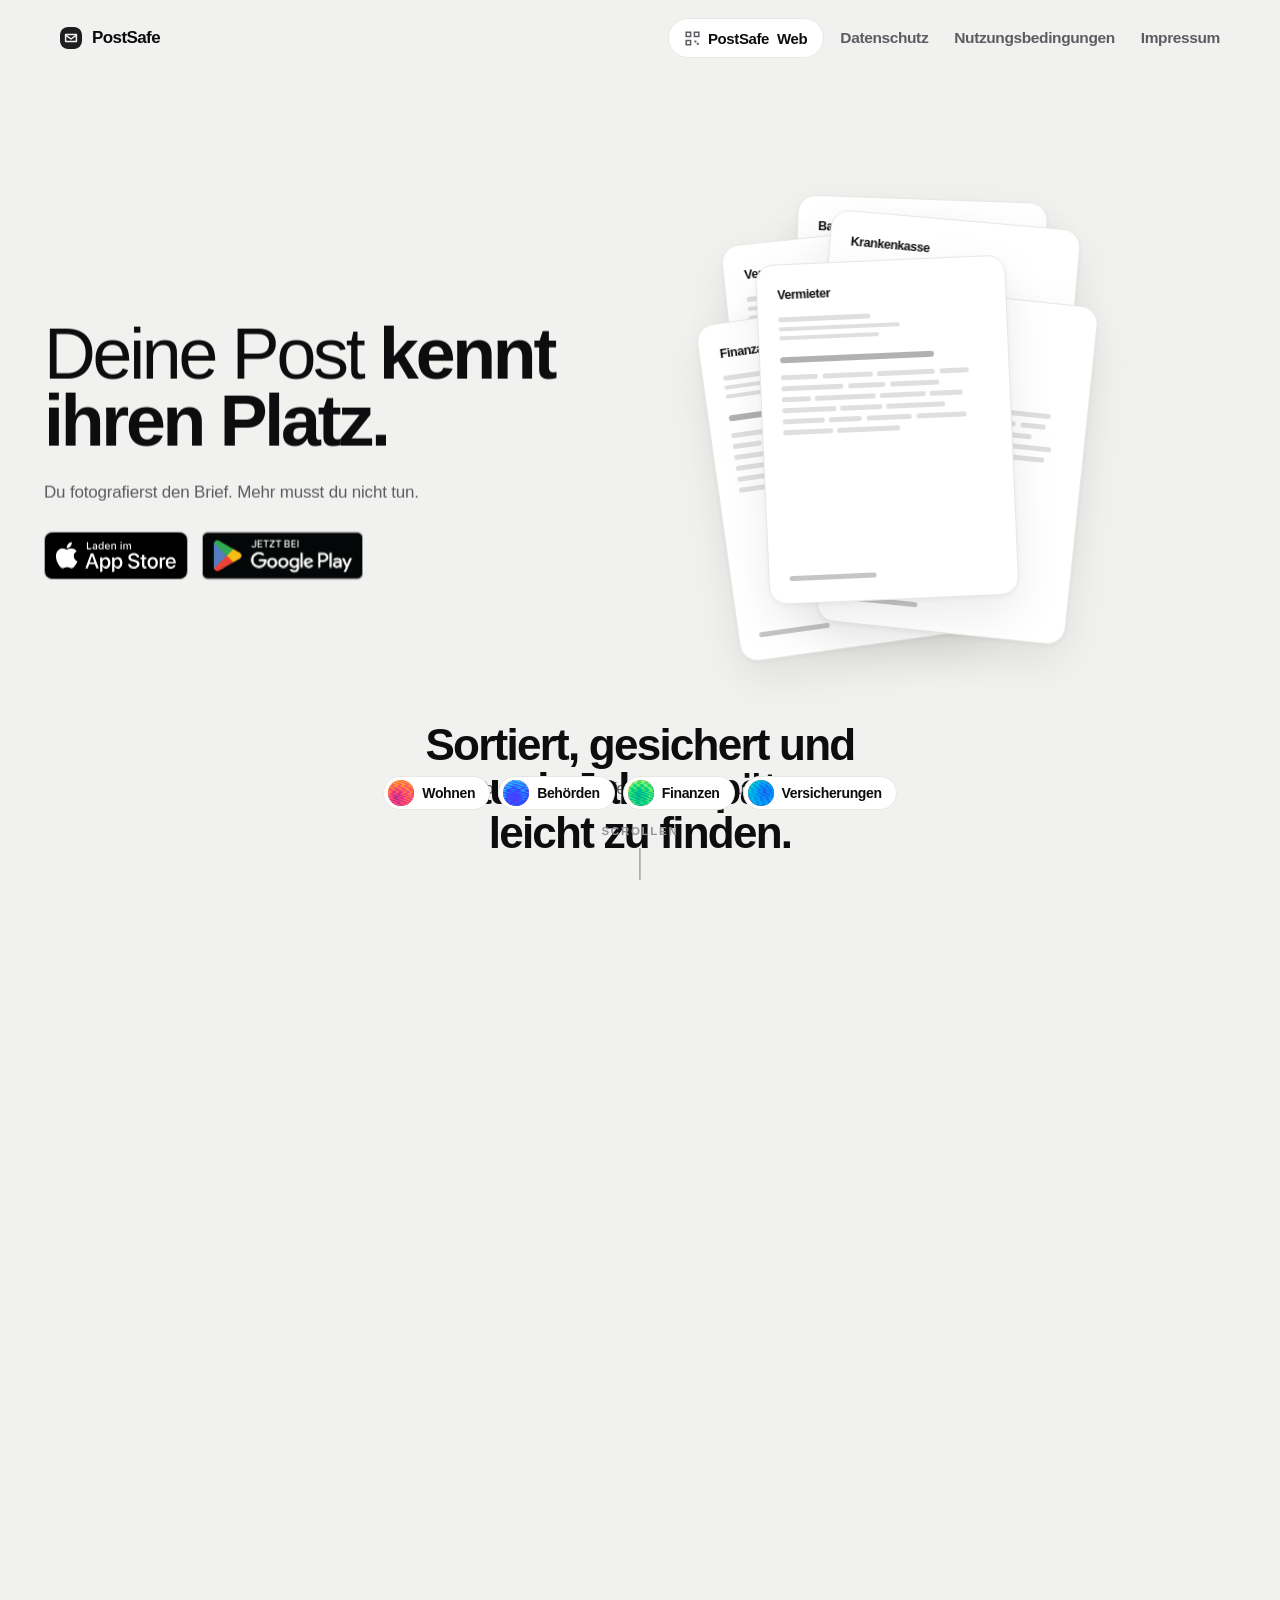
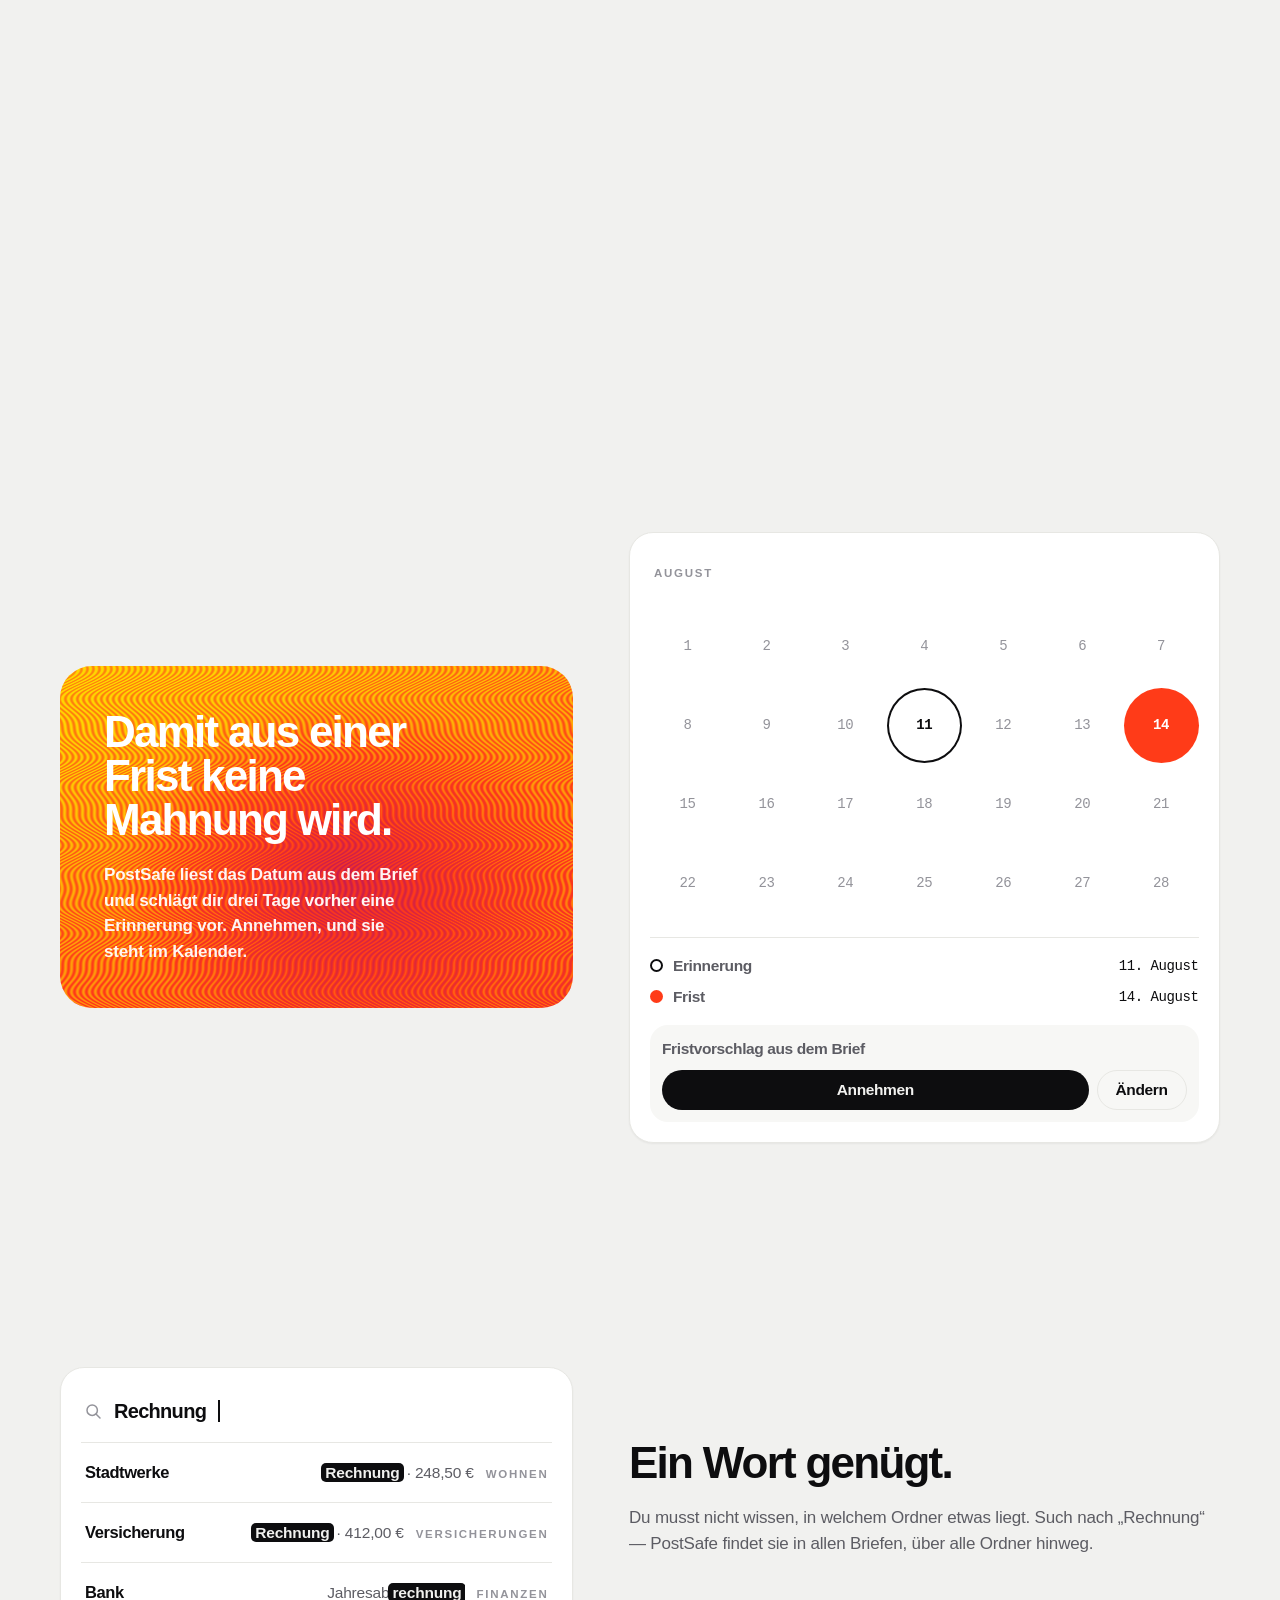
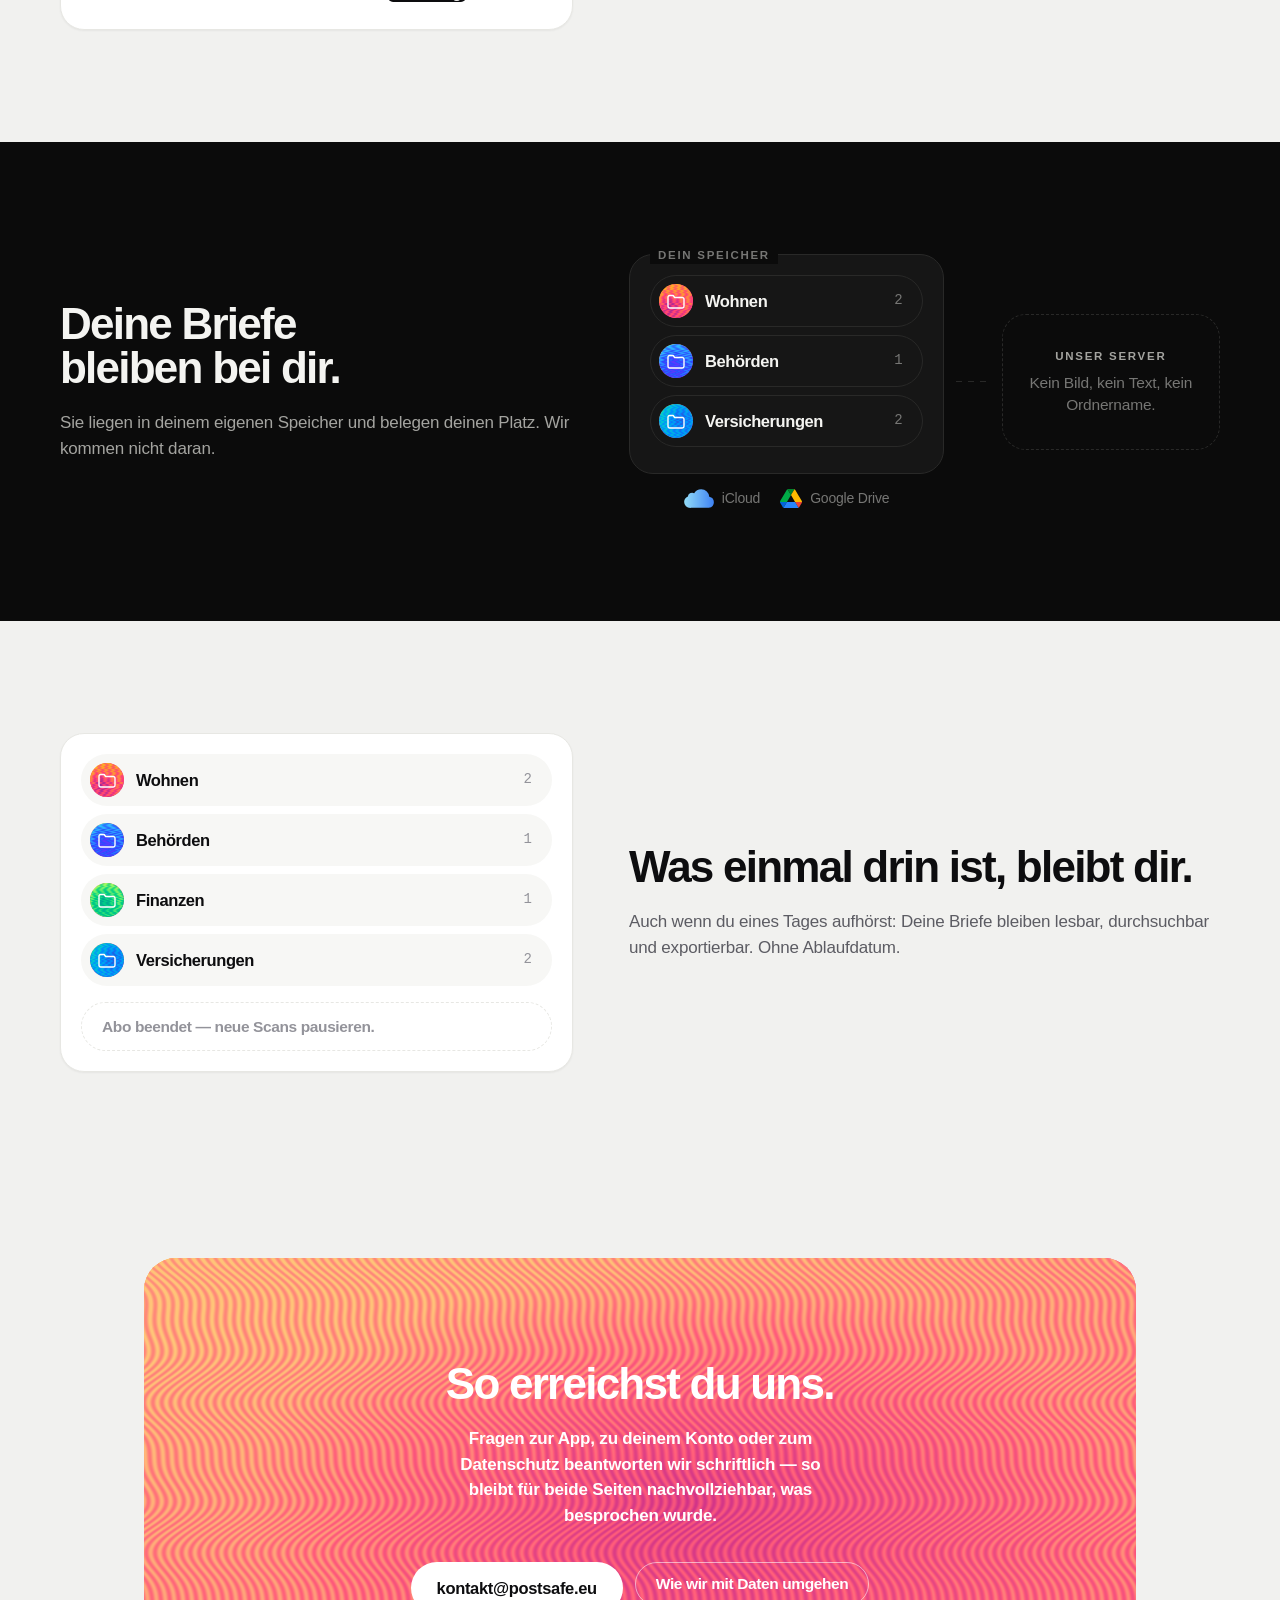
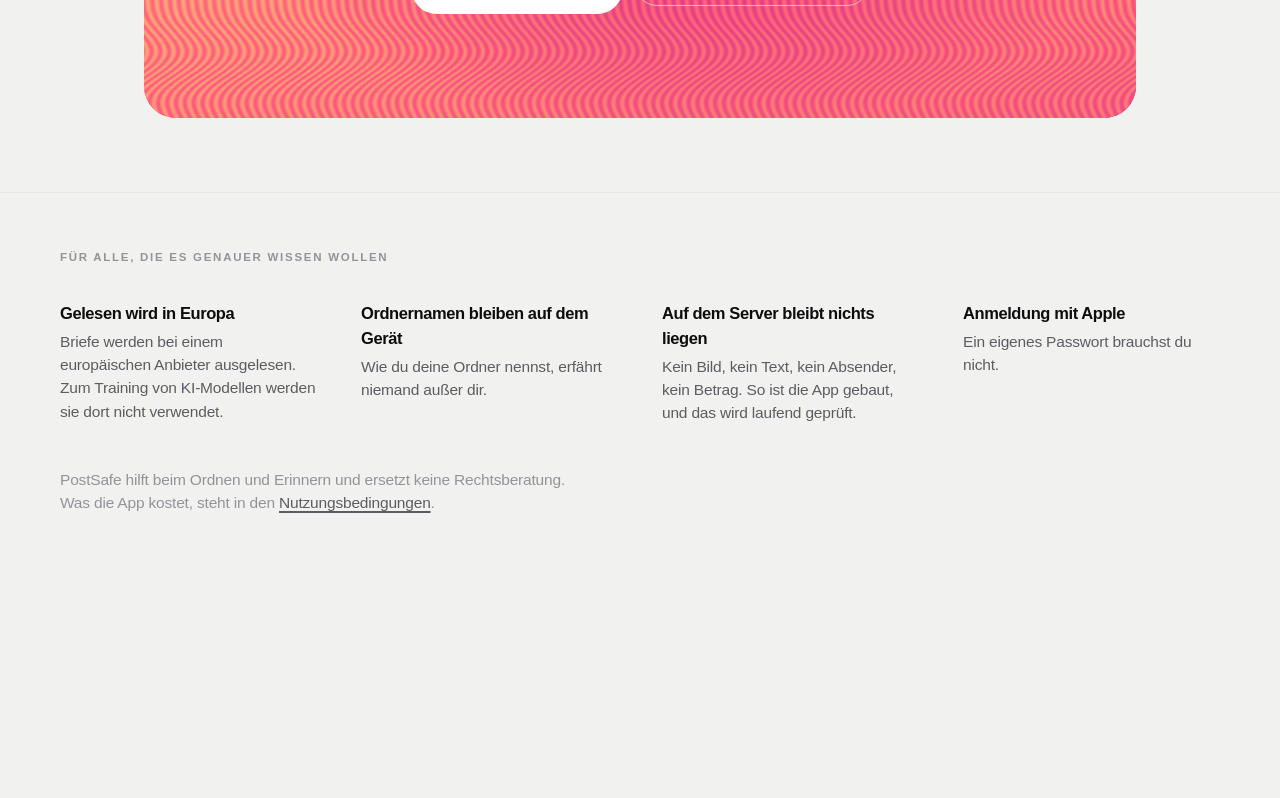
==== index.html @ 9ac76eaa "Fuss klebt statt fest zu stehen, Rechtstexte als Karte ueber die ganze Breite Am iPhone stand auf de" ====
<!DOCTYPE html>
<html lang="de">
<head>
<meta charset="utf-8">
<meta name="viewport" content="width=device-width, initial-scale=1, viewport-fit=cover">
<title>PostSafe — Deine Post kennt ihren Platz</title>
<meta name="description" content="PostSafe ordnet deine Briefpost: Du fotografierst den Brief, PostSafe liest ihn, legt ihn in den passenden Ordner und erinnert an Fristen. Die Briefe bleiben in deiner eigenen iCloud.">
<meta name="theme-color" content="#F1F1EF" media="(prefers-color-scheme: light)">
<meta name="theme-color" content="#070707" media="(prefers-color-scheme: dark)">
<link rel="icon" href="favicon.svg" type="image/svg+xml">
<link rel="canonical" href="https://postsafe.eu/">
<meta property="og:type" content="website">
<meta property="og:locale" content="de_DE">
<meta property="og:site_name" content="PostSafe">
<meta property="og:url" content="https://postsafe.eu/">
<meta property="og:title" content="PostSafe — Deine Post kennt ihren Platz">
<meta property="og:description" content="Du fotografierst den Brief. PostSafe liest ihn, legt ihn in den passenden Ordner und erinnert an Fristen. Die Briefe bleiben in deiner eigenen iCloud.">
<meta property="og:image" content="https://postsafe.eu/og.png">
<meta property="og:image:width" content="1200">
<meta property="og:image:height" content="630">
<meta property="og:image:alt" content="PostSafe — Deine Post kennt ihren Platz.">
<meta name="twitter:card" content="summary_large_image">
<link rel="stylesheet" href="style.css?v=5">
<link rel="stylesheet" href="home.css?v=5">
</head>
<body>

<a class="skip" href="#inhalt">Zum Inhalt springen</a>

<header class="site-head" id="top">
  <div class="site-head__in">
    <a class="brand" href="index.html">
      <svg class="brand__mark" width="22" height="22" viewBox="0 0 22 22" aria-hidden="true" focusable="false">
        <rect width="22" height="22" rx="6.5" fill="currentColor" opacity=".92"/>
        <path d="M5.6 7.4h10.8v7.2H5.6z" fill="none" stroke="var(--paper)" stroke-width="1.5" stroke-linejoin="round"/>
        <path d="M5.6 8.1l5.4 3.9 5.4-3.9" fill="none" stroke="var(--paper)" stroke-width="1.5" stroke-linecap="round" stroke-linejoin="round"/>
      </svg>
      PostSafe
    </a>
    <a class="head-web ps-chip" href="web.html">
      <svg width="15" height="15" viewBox="0 0 15 15" aria-hidden="true"><path d="M1.2 1.2h4.4v4.4H1.2zM9.4 1.2h4.4v4.4H9.4zM1.2 9.4h4.4v4.4H1.2z" fill="none" stroke="currentColor" stroke-width="1.5"/><path d="M9.4 9.4h2v2h-2zM11.8 11.8h2v2h-2z" fill="currentColor"/></svg>
      <span class="head-web__long">PostSafe </span>Web
    </a>
    <nav class="site-nav" aria-label="Rechtliches">
      <a href="datenschutz.html">Datenschutz</a>
      <a href="agb.html">Nutzungsbedingungen</a>
      <a href="impressum.html">Impressum</a>
    </nav>
    <a class="head-back" href="#recht">Rechtliches</a>
  </div>
</header>

<main id="inhalt">

  <!-- 1 — Erster Bildschirm und der Stapel: ein Stück ------------------------ -->
  <section class="story" id="ordnung" data-story>
    <div class="story__stick">
      <div class="story__glow" aria-hidden="true"></div>

      <div class="story__words" data-words>
        <div>
          <h1 class="display"><span class="lt">Deine Post</span> kennt ihren Platz.</h1>
          <p class="hero__sub">Du fotografierst den Brief. Mehr musst du nicht tun.</p>
          <p class="stores" aria-label="Bald erhältlich">
            <span class="badge badge--apple"><img src="marken/appstore.svg" alt="Laden im App Store" width="250" height="83"></span>
            <span class="badge badge--play"><img src="marken/googleplay.png" alt="Jetzt bei Google Play" width="646" height="250"></span>
          </p>
        </div>
      </div>

      <div class="stage" data-stage role="img"
           aria-label="Illustration: ein Stapel ungeöffneter Briefe. Jeder Brief wird gelesen, einzelne Angaben werden erkannt, dann wandert er in seinen Ordner — Wohnen, Behörden, Finanzen, Versicherungen.">

        <article class="ltr" data-ltr data-folder="0" style="--fam:#FF3D78">
          <div class="sheet">
            <div class="sheet__from">Vermieter</div>
            <div class="sheet__addr"><i style="--w:44%"></i><i style="--w:58%"></i><i style="--w:48%"></i></div>
            <div class="sheet__subj"><i style="--w:74%"></i></div>
            <div class="sheet__body">
              <p><i style="--w:18%"></i><i style="--w:24%"></i><i style="--w:28%"></i><i style="--w:14%"></i></p>
              <p><i style="--w:30%"></i><i style="--w:18%"></i><i style="--w:24%"></i></p>
              <p><i style="--w:14%"></i><i class="mark" data-mark style="--w:29%"></i><i style="--w:22%"></i><i style="--w:16%"></i></p>
              <p><i style="--w:26%"></i><i style="--w:20%"></i><i style="--w:28%"></i></p>
              <p><i style="--w:20%"></i><i style="--w:16%"></i><i class="mark" data-mark style="--w:22%"></i><i style="--w:24%"></i></p>
              <p><i style="--w:24%"></i><i style="--w:30%"></i></p>
            </div>
            <div class="sheet__foot"><i style="--w:42%"></i></div>
          </div>
          <span class="tag" data-tag>1.020,00 €</span>
          <div class="scan" aria-hidden="true"></div>
        </article>

<article class="ltr" data-ltr data-folder="0" style="--fam:#FF3D78">
          <div class="sheet">
            <div class="sheet__from">Stadtwerke</div>
            <div class="sheet__addr"><i style="--w:58%"></i><i style="--w:42%"></i><i style="--w:64%"></i></div>
            <div class="sheet__subj"><i style="--w:70%"></i></div>
            <div class="sheet__body">
              <p><i style="--w:18%"></i><i style="--w:30%"></i><i style="--w:14%"></i><i style="--w:24%"></i></p>
              <p><i style="--w:22%"></i><i style="--w:16%"></i><i style="--w:34%"></i><i style="--w:12%"></i></p>
              <p><i style="--w:15%"></i><i class="mark" data-mark style="--w:27%"></i><i style="--w:20%"></i><i style="--w:16%"></i></p>
              <p><i style="--w:28%"></i><i style="--w:14%"></i><i style="--w:22%"></i><i style="--w:24%"></i></p>
              <p><i style="--w:16%"></i><i style="--w:24%"></i><i class="mark" data-mark style="--w:19%"></i><i style="--w:26%"></i></p>
              <p><i style="--w:20%"></i><i style="--w:30%"></i><i style="--w:16%"></i></p>
            </div>
            <div class="sheet__foot"><i style="--w:38%"></i></div>
          </div>
          <span class="tag" data-tag>248,50 €</span>
          <div class="scan" aria-hidden="true"></div>
        </article>

<article class="ltr" data-ltr data-folder="1" style="--fam:#2B4BFF">
          <div class="sheet">
            <div class="sheet__from">Finanzamt</div>
            <div class="sheet__addr"><i style="--w:52%"></i><i style="--w:60%"></i><i style="--w:38%"></i></div>
            <div class="sheet__subj"><i style="--w:64%"></i></div>
            <div class="sheet__body">
              <p><i style="--w:24%"></i><i style="--w:18%"></i><i style="--w:28%"></i><i style="--w:16%"></i></p>
              <p><i style="--w:14%"></i><i class="mark" data-mark style="--w:24%"></i><i style="--w:30%"></i><i style="--w:14%"></i></p>
              <p><i style="--w:30%"></i><i style="--w:20%"></i><i style="--w:26%"></i></p>
              <p><i style="--w:18%"></i><i style="--w:26%"></i><i style="--w:16%"></i><i style="--w:22%"></i></p>
              <p><i style="--w:22%"></i><i class="mark" data-mark style="--w:31%"></i><i style="--w:15%"></i></p>
              <p><i style="--w:26%"></i><i style="--w:18%"></i><i style="--w:24%"></i></p>
            </div>
            <div class="sheet__foot"><i style="--w:34%"></i></div>
          </div>
          <span class="tag ps-sig" data-tag>Frist 14. August</span>
          <div class="scan" aria-hidden="true"></div>
        </article>

<article class="ltr" data-ltr data-folder="3" style="--fam:#008AFF">
          <div class="sheet">
            <div class="sheet__from">Krankenkasse</div>
            <div class="sheet__addr"><i style="--w:46%"></i><i style="--w:62%"></i><i style="--w:50%"></i></div>
            <div class="sheet__subj"><i style="--w:76%"></i></div>
            <div class="sheet__body">
              <p><i style="--w:20%"></i><i style="--w:26%"></i><i style="--w:18%"></i><i style="--w:22%"></i></p>
              <p><i style="--w:28%"></i><i style="--w:16%"></i><i style="--w:32%"></i></p>
              <p><i style="--w:16%"></i><i style="--w:22%"></i><i class="mark" data-mark style="--w:25%"></i><i style="--w:18%"></i></p>
              <p><i style="--w:24%"></i><i style="--w:30%"></i><i style="--w:14%"></i></p>
              <p><i style="--w:18%"></i><i class="mark" data-mark style="--w:28%"></i><i style="--w:20%"></i></p>
            </div>
            <div class="sheet__foot"><i style="--w:40%"></i></div>
          </div>
          <span class="tag ps-sig" data-tag>Frist 2. September</span>
          <div class="scan" aria-hidden="true"></div>
        </article>

<article class="ltr" data-ltr data-folder="3" style="--fam:#008AFF">
          <div class="sheet">
            <div class="sheet__from">Versicherung</div>
            <div class="sheet__addr"><i style="--w:54%"></i><i style="--w:40%"></i><i style="--w:58%"></i></div>
            <div class="sheet__subj"><i style="--w:68%"></i></div>
            <div class="sheet__body">
              <p><i style="--w:16%"></i><i style="--w:28%"></i><i style="--w:20%"></i><i style="--w:22%"></i></p>
              <p><i style="--w:26%"></i><i class="mark" data-mark style="--w:22%"></i><i style="--w:30%"></i></p>
              <p><i style="--w:20%"></i><i style="--w:18%"></i><i style="--w:26%"></i><i style="--w:16%"></i></p>
              <p><i style="--w:30%"></i><i style="--w:16%"></i><i class="mark" data-mark style="--w:24%"></i></p>
              <p><i style="--w:22%"></i><i style="--w:28%"></i><i style="--w:18%"></i></p>
              <p><i style="--w:18%"></i><i style="--w:24%"></i><i style="--w:20%"></i></p>
            </div>
            <div class="sheet__foot"><i style="--w:36%"></i></div>
          </div>
          <span class="tag" data-tag>412,00 €</span>
          <div class="scan" aria-hidden="true"></div>
        </article>

<article class="ltr" data-ltr data-folder="2" style="--fam:#00D084">
          <div class="sheet">
            <div class="sheet__from">Bank</div>
            <div class="sheet__addr"><i style="--w:50%"></i><i style="--w:56%"></i><i style="--w:44%"></i></div>
            <div class="sheet__subj"><i style="--w:60%"></i></div>
            <div class="sheet__body">
              <p><i style="--w:22%"></i><i style="--w:18%"></i><i style="--w:30%"></i></p>
              <p><i style="--w:16%"></i><i style="--w:26%"></i><i style="--w:20%"></i><i style="--w:18%"></i></p>
              <p><i style="--w:28%"></i><i class="mark" data-mark style="--w:23%"></i><i style="--w:22%"></i></p>
              <p><i style="--w:20%"></i><i style="--w:32%"></i><i style="--w:16%"></i></p>
              <p><i style="--w:24%"></i><i style="--w:16%"></i><i class="mark" data-mark style="--w:26%"></i></p>
            </div>
            <div class="sheet__foot"><i style="--w:32%"></i></div>
          </div>
          <span class="tag ps-sig" data-tag>Frist 30. August</span>
          <div class="scan" aria-hidden="true"></div>
        </article>

        <div class="phone" data-phone aria-hidden="true">
          <span class="phone__island"></span>
          <span class="phone__view"></span>
        </div>

        <div class="folders" data-folders aria-hidden="true">
          <div class="folder" data-folder>
            <span class="folder__flood" aria-hidden="true"><canvas class="mo" data-pal="0" data-seed="3.4" aria-hidden="true"></canvas></span><span class="sw"><canvas class="mo" data-pal="0" data-seed="3.4" aria-hidden="true"></canvas><svg class="folder__ic" width="18" height="15" viewBox="0 0 18 15" aria-hidden="true"><path d="M1 3.2A1.7 1.7 0 0 1 2.7 1.5h3.4l1.6 2h7.6A1.7 1.7 0 0 1 17 5.2v7.1a1.7 1.7 0 0 1-1.7 1.7H2.7A1.7 1.7 0 0 1 1 12.3z" fill="none" stroke="currentColor" stroke-width="1.4" stroke-linejoin="round"/></svg></span>
            <span class="folder__name">Wohnen</span>
            <span class="folder__n" data-n>0</span>
          </div>
          <div class="folder" data-folder>
            <span class="folder__flood" aria-hidden="true"><canvas class="mo" data-pal="1" data-seed="7.1" aria-hidden="true"></canvas></span><span class="sw"><canvas class="mo" data-pal="1" data-seed="7.1" aria-hidden="true"></canvas><svg class="folder__ic" width="18" height="15" viewBox="0 0 18 15" aria-hidden="true"><path d="M1 3.2A1.7 1.7 0 0 1 2.7 1.5h3.4l1.6 2h7.6A1.7 1.7 0 0 1 17 5.2v7.1a1.7 1.7 0 0 1-1.7 1.7H2.7A1.7 1.7 0 0 1 1 12.3z" fill="none" stroke="currentColor" stroke-width="1.4" stroke-linejoin="round"/></svg></span>
            <span class="folder__name">Behörden</span>
            <span class="folder__n" data-n>0</span>
          </div>
          <div class="folder" data-folder>
            <span class="folder__flood" aria-hidden="true"><canvas class="mo" data-pal="3" data-seed="16.2" aria-hidden="true"></canvas></span><span class="sw"><canvas class="mo" data-pal="3" data-seed="16.2" aria-hidden="true"></canvas><svg class="folder__ic" width="18" height="15" viewBox="0 0 18 15" aria-hidden="true"><path d="M1 3.2A1.7 1.7 0 0 1 2.7 1.5h3.4l1.6 2h7.6A1.7 1.7 0 0 1 17 5.2v7.1a1.7 1.7 0 0 1-1.7 1.7H2.7A1.7 1.7 0 0 1 1 12.3z" fill="none" stroke="currentColor" stroke-width="1.4" stroke-linejoin="round"/></svg></span>
            <span class="folder__name">Finanzen</span>
            <span class="folder__n" data-n>0</span>
          </div>
          <div class="folder" data-folder>
            <span class="folder__flood" aria-hidden="true"><canvas class="mo" data-pal="2" data-seed="11.8" aria-hidden="true"></canvas></span><span class="sw"><canvas class="mo" data-pal="2" data-seed="11.8" aria-hidden="true"></canvas><svg class="folder__ic" width="18" height="15" viewBox="0 0 18 15" aria-hidden="true"><path d="M1 3.2A1.7 1.7 0 0 1 2.7 1.5h3.4l1.6 2h7.6A1.7 1.7 0 0 1 17 5.2v7.1a1.7 1.7 0 0 1-1.7 1.7H2.7A1.7 1.7 0 0 1 1 12.3z" fill="none" stroke="currentColor" stroke-width="1.4" stroke-linejoin="round"/></svg></span>
            <span class="folder__name">Versicherungen</span>
            <span class="folder__n" data-n>0</span>
          </div>
        </div>
      </div>

      <div class="story__caps">
        <h2 class="cap" data-cap>Unerledigt. Unsortiert. Unterste Schublade.</h2>
        <p class="cap cap--sub" data-cap>Ein Foto genügt. PostSafe liest den Brief und legt ihn ab.</p>
        <p class="cap" data-cap>Sortiert, gesichert und auch Jahre später leicht zu finden.</p>
      </div>

      <div class="hero__marks" data-marks aria-hidden="true">
        <span class="hmark"><span class="sw"><canvas class="mo" data-pal="0" data-seed="3.4" aria-hidden="true"></canvas></span>Wohnen</span>
        <span class="hmark"><span class="sw"><canvas class="mo" data-pal="1" data-seed="7.1" aria-hidden="true"></canvas></span>Behörden</span>
        <span class="hmark"><span class="sw"><canvas class="mo" data-pal="3" data-seed="16.2" aria-hidden="true"></canvas></span>Finanzen</span>
        <span class="hmark"><span class="sw"><canvas class="mo" data-pal="2" data-seed="11.8" aria-hidden="true"></canvas></span>Versicherungen</span>
      </div>
      <div class="story__hint" aria-hidden="true">Scrollen<span></span></div>
    </div>
  </section>

  <!-- 2 — Fristen ----------------------------------------------------------- -->
  <section class="band" id="frist" data-reveal>
    <div class="shell band__in">
      <div class="band__text">
        <div class="fristcard ps-art rise">
          <canvas class="mo" data-pal="7" data-seed="5.2" aria-hidden="true"></canvas>
          <h2 class="title">Damit aus einer Frist keine Mahnung wird.</h2>
          <p class="say">
            PostSafe liest das Datum aus dem Brief und schlägt dir drei Tage vorher
            eine Erinnerung vor. Annehmen, und sie steht im Kalender.
          </p>
        </div>
      </div>
      <div class="band__art rise" style="--delay:.15s">
        <div class="cal" role="img" aria-label="Illustration eines Kalenders: PostSafe schlägt zwei Termine vor — die Erinnerung am 11. August und die Frist am 14. August. Ein Balken darunter bietet an, den Vorschlag anzunehmen oder zu ändern.">
          <p class="cal__head">August</p>
          <div class="cal__grid" data-cal>
              <b>1</b><b>2</b><b>3</b><b>4</b><b>5</b><b>6</b><b>7</b>
              <b>8</b><b>9</b><b>10</b><b class="is-rem" data-rem><span>11</span></b><b>12</b><b>13</b><b class="is-due" data-target><span>14</span></b>
              <b>15</b><b>16</b><b>17</b><b>18</b><b>19</b><b>20</b><b>21</b>
              <b>22</b><b>23</b><b>24</b><b>25</b><b>26</b><b>27</b><b>28</b>
          </div>
          <div class="cal__legend">
            <span class="cal__li"><i class="dot dot--rem"></i>Erinnerung<em>11. August</em></span>
            <span class="cal__li"><i class="dot dot--due"></i>Frist<em>14. August</em></span>
          </div>
          <div class="cal__bar">
            <span class="cal__bartxt">Fristvorschlag aus dem Brief</span>
            <span class="cal__btns">
              <span class="cal__ok">Annehmen</span>
              <span class="cal__alt">Ändern</span>
            </span>
          </div>
        </div>
      </div>
    </div>
  </section>

  <!-- 3 — Suchen ------------------------------------------------------------ -->
  <section class="band band--flip" id="suche" data-reveal>
    <div class="shell band__in">
      <div class="band__text">
        <h2 class="title rise">Ein Wort genügt.</h2>
        <p class="say rise" style="--delay:.1s">
          Du musst nicht wissen, in welchem Ordner etwas liegt. Such nach
          „Rechnung“ — PostSafe findet sie in allen Briefen, über alle Ordner hinweg.
        </p>
      </div>
      <div class="band__art rise" style="--delay:.15s">
        <div class="find" role="img" aria-label="Illustration: die Suche nach dem Wort Rechnung liefert Treffer aus den Ordnern Wohnen, Versicherungen und Finanzen.">
          <p class="find__bar" aria-hidden="true">
            <svg width="17" height="17" viewBox="0 0 17 17"><circle cx="7.2" cy="7.2" r="5.2" fill="none" stroke="currentColor" stroke-width="1.5"/><path d="M11.2 11.2 15 15" stroke="currentColor" stroke-width="1.5" stroke-linecap="round"/></svg>
            <span class="find__word">Rechnung</span>
            <span class="find__caret"></span>
          </p>
          <div class="find__hits" aria-hidden="true">
            <div class="hit" style="--d:.75s"><b>Stadtwerke</b><span><u>Rechnung</u> · 248,50 €</span><em>Wohnen</em></div>
            <div class="hit" style="--d:.95s"><b>Versicherung</b><span><u>Rechnung</u> · 412,00 €</span><em>Versicherungen</em></div>
            <div class="hit" style="--d:1.15s"><b>Bank</b><span>Jahresab<u>rechnung</u></span><em>Finanzen</em></div>
          </div>
        </div>
      </div>
    </div>
  </section>

  <!-- 4 — Vertrauen --------------------------------------------------------- -->
  <section class="trust" data-reveal>
    <div class="shell band__in">
      <div class="band__text">
        <h2 class="title rise">Deine Briefe bleiben bei dir.</h2>
        <p class="say rise" style="--delay:.1s">
          Sie liegen in deinem eigenen Speicher und belegen deinen Platz.
          Wir kommen nicht daran.
        </p>
      </div>
      <div class="band__art rise" style="--delay:.15s">
        <div class="vault" role="img" aria-label="Illustration: deine Ordner liegen in deinem eigenen Speicher — iCloud oder Google Drive. Der Server daneben bleibt leer.">
          <div>
          <div class="vault__inside">
            <span class="vault__label">Dein Speicher</span>
            <div class="vault__stack">
              <div class="folder">
                <span class="folder__flood" aria-hidden="true"><canvas class="mo" data-pal="0" data-seed="3.4" aria-hidden="true"></canvas></span><span class="sw"><canvas class="mo" data-pal="0" data-seed="3.4" aria-hidden="true"></canvas><svg class="folder__ic" width="18" height="15" viewBox="0 0 18 15" aria-hidden="true"><path d="M1 3.2A1.7 1.7 0 0 1 2.7 1.5h3.4l1.6 2h7.6A1.7 1.7 0 0 1 17 5.2v7.1a1.7 1.7 0 0 1-1.7 1.7H2.7A1.7 1.7 0 0 1 1 12.3z" fill="none" stroke="currentColor" stroke-width="1.4" stroke-linejoin="round"/></svg></span>
                <span class="folder__name">Wohnen</span>
                <span class="folder__n is-on">2</span>
              </div>
              <div class="folder">
                <span class="folder__flood" aria-hidden="true"><canvas class="mo" data-pal="1" data-seed="7.1" aria-hidden="true"></canvas></span><span class="sw"><canvas class="mo" data-pal="1" data-seed="7.1" aria-hidden="true"></canvas><svg class="folder__ic" width="18" height="15" viewBox="0 0 18 15" aria-hidden="true"><path d="M1 3.2A1.7 1.7 0 0 1 2.7 1.5h3.4l1.6 2h7.6A1.7 1.7 0 0 1 17 5.2v7.1a1.7 1.7 0 0 1-1.7 1.7H2.7A1.7 1.7 0 0 1 1 12.3z" fill="none" stroke="currentColor" stroke-width="1.4" stroke-linejoin="round"/></svg></span>
                <span class="folder__name">Behörden</span>
                <span class="folder__n is-on">1</span>
              </div>
              <div class="folder">
                <span class="folder__flood" aria-hidden="true"><canvas class="mo" data-pal="2" data-seed="11.8" aria-hidden="true"></canvas></span><span class="sw"><canvas class="mo" data-pal="2" data-seed="11.8" aria-hidden="true"></canvas><svg class="folder__ic" width="18" height="15" viewBox="0 0 18 15" aria-hidden="true"><path d="M1 3.2A1.7 1.7 0 0 1 2.7 1.5h3.4l1.6 2h7.6A1.7 1.7 0 0 1 17 5.2v7.1a1.7 1.7 0 0 1-1.7 1.7H2.7A1.7 1.7 0 0 1 1 12.3z" fill="none" stroke="currentColor" stroke-width="1.4" stroke-linejoin="round"/></svg></span>
                <span class="folder__name">Versicherungen</span>
                <span class="folder__n is-on">2</span>
              </div>
            </div>
          </div>
          <p class="vault__use">
            <span><img src="marken/icloud.svg" alt="" width="120" height="78">iCloud</span>
            <span><img src="marken/drive.svg" alt="" width="87" height="78">Google Drive</span>
          </p>
          </div>
          <div class="vault__link" aria-hidden="true"></div>
          <div class="vault__outside">
            <p class="vault__empty"><b>Unser Server</b>Kein Bild, kein Text, kein Ordnername.</p>
          </div>
        </div>
      </div>
    </div>
  </section>

  <!-- 5 — Archiv ------------------------------------------------------------ -->
  <section class="band band--flip" data-reveal>
    <div class="shell band__in">
      <div class="band__text">
        <h2 class="title rise">Was einmal drin ist, bleibt dir.</h2>
        <p class="say rise" style="--delay:.1s">
          Auch wenn du eines Tages aufhörst: Deine Briefe bleiben lesbar,
          durchsuchbar und exportierbar. Ohne Ablaufdatum.
        </p>
      </div>
      <div class="band__art rise" style="--delay:.15s">
        <div class="keep" role="img" aria-label="Illustration: die Ordner bleiben vollständig, auch wenn kein Abo mehr läuft.">
          <div class="folder">
            <span class="folder__flood" aria-hidden="true"><canvas class="mo" data-pal="0" data-seed="3.4" aria-hidden="true"></canvas></span><span class="sw"><canvas class="mo" data-pal="0" data-seed="3.4" aria-hidden="true"></canvas><svg class="folder__ic" width="18" height="15" viewBox="0 0 18 15" aria-hidden="true"><path d="M1 3.2A1.7 1.7 0 0 1 2.7 1.5h3.4l1.6 2h7.6A1.7 1.7 0 0 1 17 5.2v7.1a1.7 1.7 0 0 1-1.7 1.7H2.7A1.7 1.7 0 0 1 1 12.3z" fill="none" stroke="currentColor" stroke-width="1.4" stroke-linejoin="round"/></svg></span>
            <span class="folder__name">Wohnen</span><span class="folder__n">2</span>
          </div>
          <div class="folder">
            <span class="folder__flood" aria-hidden="true"><canvas class="mo" data-pal="1" data-seed="7.1" aria-hidden="true"></canvas></span><span class="sw"><canvas class="mo" data-pal="1" data-seed="7.1" aria-hidden="true"></canvas><svg class="folder__ic" width="18" height="15" viewBox="0 0 18 15" aria-hidden="true"><path d="M1 3.2A1.7 1.7 0 0 1 2.7 1.5h3.4l1.6 2h7.6A1.7 1.7 0 0 1 17 5.2v7.1a1.7 1.7 0 0 1-1.7 1.7H2.7A1.7 1.7 0 0 1 1 12.3z" fill="none" stroke="currentColor" stroke-width="1.4" stroke-linejoin="round"/></svg></span>
            <span class="folder__name">Behörden</span><span class="folder__n">1</span>
          </div>
          <div class="folder">
            <span class="folder__flood" aria-hidden="true"><canvas class="mo" data-pal="3" data-seed="16.2" aria-hidden="true"></canvas></span><span class="sw"><canvas class="mo" data-pal="3" data-seed="16.2" aria-hidden="true"></canvas><svg class="folder__ic" width="18" height="15" viewBox="0 0 18 15" aria-hidden="true"><path d="M1 3.2A1.7 1.7 0 0 1 2.7 1.5h3.4l1.6 2h7.6A1.7 1.7 0 0 1 17 5.2v7.1a1.7 1.7 0 0 1-1.7 1.7H2.7A1.7 1.7 0 0 1 1 12.3z" fill="none" stroke="currentColor" stroke-width="1.4" stroke-linejoin="round"/></svg></span>
            <span class="folder__name">Finanzen</span><span class="folder__n">1</span>
          </div>
          <div class="folder">
            <span class="folder__flood" aria-hidden="true"><canvas class="mo" data-pal="2" data-seed="11.8" aria-hidden="true"></canvas></span><span class="sw"><canvas class="mo" data-pal="2" data-seed="11.8" aria-hidden="true"></canvas><svg class="folder__ic" width="18" height="15" viewBox="0 0 18 15" aria-hidden="true"><path d="M1 3.2A1.7 1.7 0 0 1 2.7 1.5h3.4l1.6 2h7.6A1.7 1.7 0 0 1 17 5.2v7.1a1.7 1.7 0 0 1-1.7 1.7H2.7A1.7 1.7 0 0 1 1 12.3z" fill="none" stroke="currentColor" stroke-width="1.4" stroke-linejoin="round"/></svg></span>
            <span class="folder__name">Versicherungen</span><span class="folder__n">2</span>
          </div>
          <p class="keep__gone">Abo beendet — neue Scans pausieren.</p>
        </div>
      </div>
    </div>
  </section>

  <!-- 6 — Kontakt ----------------------------------------------------------- -->
  <section class="soon" data-reveal>
    <div class="shell">
      <div class="soon__in ps-art">
        <canvas class="mo" data-name="PostSafe" aria-hidden="true"></canvas>
      <h2 class="title rise">So erreichst du uns.</h2>
      <p class="say rise" style="--delay:.1s">
        Fragen zur App, zu deinem Konto oder zum Datenschutz beantworten wir
        schriftlich — so bleibt für beide Seiten nachvollziehbar, was besprochen wurde.
      </p>
      <div class="actions rise" style="--delay:.2s">
        <a class="btn btn--primary ps-pill" href="mailto:kontakt@postsafe.eu">
          kontakt@postsafe.eu
        </a>
        <a class="btn btn--quiet ps-chip" href="datenschutz.html">Wie wir mit Daten umgehen</a>
        </div>
      </div>
    </div>
  </section>

  <!-- 7 — Kleingedrucktes für Neugierige ------------------------------------ -->
  <section class="fine" data-reveal>
    <div class="shell">
      <div class="fine__head">
        <h2 class="rise">Für alle, die es genauer wissen wollen</h2>
      </div>
      <div class="fine__grid">
        <p class="rise"><b>Gelesen wird in Europa</b>Briefe werden bei einem europäischen Anbieter ausgelesen. Zum Training von KI-Modellen werden sie dort nicht verwendet.</p>
        <p class="rise" style="--delay:.08s"><b>Ordnernamen bleiben auf dem Gerät</b>Wie du deine Ordner nennst, erfährt niemand außer dir.</p>
        <p class="rise" style="--delay:.16s"><b>Auf dem Server bleibt nichts liegen</b>Kein Bild, kein Text, kein Absender, kein Betrag. So ist die App gebaut, und das wird laufend geprüft.</p>
        <p class="rise" style="--delay:.24s"><b>Anmeldung mit Apple</b>Ein eigenes Passwort brauchst du nicht.</p>
      </div>
      <p class="fine__note rise" style="--delay:.3s">
        PostSafe hilft beim Ordnen und Erinnern und ersetzt keine Rechtsberatung.
        Was die App kostet, steht in den <a href="agb.html">Nutzungsbedingungen</a>.
      </p>
    </div>
  </section>

</main>

<footer class="site-foot" id="recht">
  <div class="site-foot__in">
    <div>
      <p class="site-foot__brand">
        <svg class="brand__mark" width="20" height="20" viewBox="0 0 22 22" aria-hidden="true">
          <rect width="22" height="22" rx="6.5" fill="currentColor" opacity=".92"/>
          <path d="M5.6 7.4h10.8v7.2H5.6z" fill="none" stroke="var(--paper)" stroke-width="1.5" stroke-linejoin="round"/>
          <path d="M5.6 8.1l5.4 3.9 5.4-3.9" fill="none" stroke="var(--paper)" stroke-width="1.5" stroke-linecap="round" stroke-linejoin="round"/>
        </svg>
        PostSafe
      </p>
      <p class="site-foot__note">Post ordnen, ohne dass jemand mitliest.</p>
    </div>
    <nav class="foot-links" aria-label="Rechtliches und Kontakt">
      <a href="web.html">PostSafe Web</a>
      <a href="datenschutz.html">Datenschutz</a>
      <a href="agb.html">Nutzungsbedingungen</a>
      <a href="impressum.html">Impressum</a>
      <a href="mailto:kontakt@postsafe.eu">kontakt@postsafe.eu</a>
    </nav>
    <p class="site-foot__legal">© 2026 Josef Werner</p>
  </div>
</footer>

<script src="home.js?v=5" defer></script>
<script src="moire.js?v=5" defer></script>
</body>
</html>
---- style.css ----
/* ==========================================================================
   PostSafe — Grundlage (alle Seiten)
   Keine externen Schriften, keine externen Skripte, keine Cookies.

   Grundton: hellgraues Papier, weisse Flaechen, schwarze Schrift.
   Farbe steckt ausschliesslich in den gerechneten Moiré-Bildern.
   ========================================================================== */

:root {
  color-scheme: light dark;

  --paper:  #F1F1EF;   /* Seitenhintergrund             */
  --card:   #FFFFFF;   /* Flächen, Karten, Eingaben     */
  --card-2: #F7F7F5;   /* gefüllte Felder, Rundknöpfe   */
  --ink:    #0D0D0F;   /* Schrift, Knöpfe, Haken        */
  --ink-2:  #5C5C63;   /* Fließtext zweiter Ordnung     */
  --ink-3:  #93939A;   /* Etiketten, Hilfstext          */
  --line:   #E7E7E3;   /* Trennlinien, Rahmen           */
  --signal: #FF3B18;   /* NUR Fristen. Sonst nichts.    */

  --r-s: 18px;  --r-m: 24px;  --r-l: 32px;  --r-pill: 999px;
  --shadow-s: 0 1px 2px rgba(13, 13, 15, .05);
  --shadow-m: 0 2px 6px rgba(13, 13, 15, .05), 0 18px 46px rgba(13, 13, 15, .08);

  --sans: "Helvetica Neue", "Inter", "Helvetica", Arial, system-ui, sans-serif;
  --mono: ui-monospace, Menlo, "SF Mono", Consolas, monospace;

  --ease: cubic-bezier(0.16, 1, 0.3, 1);
  --ease-soft: cubic-bezier(0.4, 0, 0.2, 1);

  --pad: clamp(20px, 4vw, 44px);
  --measure: 62ch;
}

/* Dunkel: tiefes, neutrales Schwarz. Kein Blaustich — die Farbe soll
   ausschliesslich aus den gerechneten Flaechen kommen. */
@media (prefers-color-scheme: dark) {
  :root {
    --paper:  #070707;
    --card:   #131313;
    --card-2: #1A1A1A;
    --ink:    #F4F4F1;
    --ink-2:  #A4A4A0;
    --ink-3:  #767674;
    --line:   #262625;
    --shadow-s: 0 1px 2px rgba(0, 0, 0, .5);
    --shadow-m: 0 2px 6px rgba(0, 0, 0, .5), 0 22px 52px rgba(0, 0, 0, .55);
  }
}

:root[data-theme="dark"] {
  --paper:  #070707;
  --card:   #131313;
  --card-2: #1A1A1A;
  --ink:    #F4F4F1;
  --ink-2:  #A4A4A0;
  --ink-3:  #767674;
  --line:   #262625;
  --shadow-s: 0 1px 2px rgba(0, 0, 0, .5);
  --shadow-m: 0 2px 6px rgba(0, 0, 0, .5), 0 22px 52px rgba(0, 0, 0, .55);
}

:root[data-theme="light"] {
  --paper:  #F1F1EF;
  --card:   #FFFFFF;
  --card-2: #F7F7F5;
  --ink:    #0D0D0F;
  --ink-2:  #5C5C63;
  --ink-3:  #93939A;
  --line:   #E7E7E3;
  --shadow-s: 0 1px 2px rgba(13, 13, 15, .05);
  --shadow-m: 0 2px 6px rgba(13, 13, 15, .05), 0 18px 46px rgba(13, 13, 15, .08);
}

* { box-sizing: border-box; }

html {
  -webkit-text-size-adjust: 100%;
  scroll-behavior: smooth;
  background: var(--paper);   /* auch die Fläche hinter Safaris Leiste */
}

body {
  margin: 0;
  background: var(--paper);
  color: var(--ink);
  font-family: var(--sans);
  font-size: 17px;
  font-weight: 400;
  line-height: 1.5;
  letter-spacing: -0.011em;
  -webkit-font-smoothing: antialiased;
  overflow-x: clip;
}

img, svg { max-width: 100%; }

::selection { background: var(--ink); color: var(--paper); }

/* --- Fokus ---------------------------------------------------------------- */

:focus-visible {
  outline: 2.5px solid var(--ink);
  outline-offset: 3px;
  border-radius: 4px;
}
:focus:not(:focus-visible) { outline: none; }

.skip {
  position: absolute;
  left: 50%;
  top: 12px;
  transform: translate(-50%, -200%);
  z-index: 100;
  background: var(--ink);
  color: var(--paper);
  padding: 12px 20px;
  border-radius: var(--r-pill);
  text-decoration: none;
  font-weight: 600;
  transition: transform 0.15s ease;
}
.skip:focus { transform: translate(-50%, 0); }

/* --- Bausteine ------------------------------------------------------------ */

/* 1 · Hauptknopf — immer schwarz, nie farbig */
.ps-pill {
  height: 52px;
  padding: 0 26px;
  border-radius: var(--r-pill);
  background: var(--ink);
  color: var(--paper);
  border: 0;
  display: inline-flex;
  align-items: center;
  gap: 9px;
  font: 600 16.5px/1 var(--sans);
  letter-spacing: -.02em;
  text-decoration: none;
  cursor: pointer;
  transition: transform .15s ease, opacity .15s ease;
}
.ps-pill:hover { transform: translateY(-1px); }
.ps-pill:active { transform: translateY(0); opacity: .85; }
.ps-pill--block { width: 100%; justify-content: center; height: 60px; font-size: 17.5px; }

/* 2 · Auswahl-Pille (Filter, Kategorien) */
.ps-chip {
  height: 44px;
  padding: 0 20px;
  border-radius: var(--r-pill);
  border: 1.5px solid var(--line);
  background: var(--card);
  color: var(--ink);
  display: inline-flex;
  align-items: center;
  font: 600 15.5px/1 var(--sans);
  letter-spacing: -.025em;
  text-decoration: none;
  cursor: pointer;
  transition: border-color .15s ease, transform .15s ease;
}
.ps-chip:hover { border-color: var(--ink); transform: translateY(-1px); }
.ps-chip[aria-pressed="true"],
.ps-chip.is-active { border: 0; color: #fff; position: relative; overflow: hidden; }
.ps-chip.is-active canvas { position: absolute; inset: 0; width: 100%; height: 100%; }
.ps-chip.is-active > span { position: relative; }

/* 3 · Rundknopf (Symbol allein) */
.ps-circ {
  width: 46px;
  height: 46px;
  border-radius: 50%;
  border: 0;
  background: var(--card-2);
  color: var(--ink);
  display: grid;
  place-items: center;
  cursor: pointer;
}

/* 4 · Fortschritt — senkrechte Kapsel, kein Balken */
.ps-cap {
  width: 13px; height: 52px; border-radius: 7px;
  background: var(--line); position: relative; overflow: hidden;
}
.ps-cap i {
  position: absolute; left: 0; right: 0; bottom: 0;
  background: var(--ink); border-radius: 7px;
}

/* 5 · Erledigt-Haken */
.ps-check {
  width: 27px; height: 27px; border-radius: 50%;
  border: 2px solid var(--line); display: grid; place-items: center;
}
.ps-check.is-on { background: var(--ink); border-color: var(--ink); color: var(--paper); }

/* 6 · Fristmarke — der einzige Ort mit Rot */
.ps-sig {
  height: 28px;
  padding: 0 12px;
  border-radius: 14px;
  background: var(--signal);
  color: #fff;
  font: 700 13px/1 var(--sans);
  display: inline-flex;
  align-items: center;
}

/* 7 · Ordnermarke — Name mit seinem eigenen Bild */
.ps-mark {
  display: inline-flex;
  align-items: center;
  gap: 10px;
  height: 44px;
  padding: 0 18px 0 8px;
  border-radius: var(--r-pill);
  background: var(--card-2);
  font: 600 15.5px/1 var(--sans);
  letter-spacing: -.025em;
}
.ps-mark .sw { width: 28px; height: 28px; border-radius: 50%; overflow: hidden; position: relative; }
.ps-mark .sw canvas { position: absolute; inset: 0; width: 100%; height: 100%; }

/* Bildkarte: das Moiré liegt hinten, der Inhalt davor */
.ps-art { position: relative; border-radius: var(--r-l); overflow: hidden; }
.ps-art canvas { position: absolute; inset: 0; width: 100%; height: 100%; display: block; }
.ps-art > :not(canvas) { position: relative; }

/* --- Kopfzeile ------------------------------------------------------------ */

/* Immer durchsichtig: der Inhalt beginnt oben am Rand, ohne sichtbare Kante. */
.site-head {
  position: absolute;
  top: 0;
  left: 0;
  right: 0;
  z-index: 50;
  background: none;
  border: none;
}

.site-head__in {
  max-width: 78rem;
  margin: 0 auto;
  padding: 16px var(--pad);
  display: flex;
  align-items: center;
  justify-content: space-between;
  gap: 16px;
}

.brand {
  display: inline-flex;
  align-items: center;
  gap: 10px;
  color: var(--ink);
  text-decoration: none;
  font-weight: 700;
  font-size: 17px;
  letter-spacing: -.035em;
  min-height: 44px;
}

.brand__mark { flex: none; border-radius: 8px; }

.site-nav { display: none; gap: 26px; }

.site-nav a {
  color: var(--ink-2);
  text-decoration: none;
  font-size: 15.5px;
  font-weight: 600;
  letter-spacing: -.025em;
  padding: 8px 0;
  transition: color .15s ease;
}

.site-nav a:hover,
.site-nav a[aria-current="page"] { color: var(--ink); }

.head-back {
  color: var(--ink-2);
  text-decoration: none;
  font-size: 15.5px;
  font-weight: 600;
  letter-spacing: -.025em;
  display: inline-flex;
  align-items: center;
  min-height: 44px;
}
.head-back:hover { color: var(--ink); }

@media (min-width: 640px) {
  .site-nav { display: flex; }
  .head-back { display: none; }
}

/* --- Fußzeile -------------------------------------------------------------
   Der Fuß liegt fest hinter der Seite. Die Seite selbst ist eine Karte mit
   runder Unterkante: am Ende schiebt sie sich darüber weg und legt ihn frei.
   Der Platzhalter davor hält genau die Höhe des Fußes im Fluss frei, damit
   Unterkante der Karte und Oberkante des Fußes am Dokumentende zusammenfallen.
   foot.js misst die Höhe; ohne Skript greift der Rückfallwert.              */

/* --- Fußzeile -------------------------------------------------------------
   Der Fuß hängt am unteren Rand, solange die Seite über ihm läuft, und kommt
   am Dokumentende zur Ruhe. Die Seite selbst ist eine Karte mit runder
   Unterkante, die sich darüber wegschiebt.

   Gemacht mit position: sticky, nicht fixed. Sticky bleibt im Fluß — der Fuß
   bringt seinen Platz selbst mit, es braucht weder einen Platzhalter noch ein
   Skript, das seine Höhe mißt. Und vor allem hängt am unteren Bildschirmrand
   dann kein aus dem Fluß gelöstes Element mehr, an dem Safari am iPhone die
   Fläche hinter seiner Leiste einfärben könnte.

   Der Fuß rückt mit einem negativen oberen Rand eine Rundung nach oben unter
   die Karte — bündig säße ihre Kante genau auf seiner, und die runden Ecken
   wären unsichtbar. Der Rand sitzt am Fuß und nicht an der Karte, weil die
   Rechtstexte ihrem <main> über .wrap ein eigenes margin geben.            */

:root { --rundung: var(--r-m); }
@media (min-width: 768px) { :root { --rundung: var(--r-l); } }

main {
  position: relative;
  z-index: 1;
  background: var(--paper);
  border-end-start-radius: var(--rundung);
  border-end-end-radius: var(--rundung);
}

.site-foot {
  position: sticky;
  bottom: 0;
  z-index: 0;
  margin-top: calc(-1 * var(--rundung));
  /* Die Szene ist 520vh hoch; bei manchen Fensterhöhen bleibt daraus ein
     Bruchteil-Pixel unter dem Fuß stehen. Ein Schatten in seiner eigenen Farbe
     deckt ihn ab, ohne am Aufbau etwas zu ändern. */
  box-shadow: 0 3px 0 #0B0B0B;
  /* Eigene, hellere Werte — sonst wäre der Fuß im Dunkeln nicht vom
     Papier zu unterscheiden und die Karte hätte keine Kante. */
  background: #0B0B0B;
  color: #F4F4F1;
  --ink:    #F4F4F1;
  --ink-2:  #A4A4A0;
  --ink-3:  #767674;
  --card:   #161616;
  --card-2: #1D1D1D;
  --line:   #292928;
  --paper:  #0B0B0B;
}

@media (prefers-color-scheme: dark) {
  .site-foot { background: #151515; --paper: #151515; box-shadow: 0 3px 0 #151515; }
}

.site-foot__in {
  max-width: 78rem;
  margin: 0 auto;
  padding: 56px var(--pad) 44px;
  display: grid;
  gap: 34px;
}

.site-foot__brand {
  display: flex;
  align-items: center;
  gap: 10px;
  font-weight: 700;
  font-size: 17px;
  letter-spacing: -.035em;
  margin: 0;
}

.site-foot__note {
  color: var(--ink-2);
  font-size: 15.5px;
  margin: 12px 0 0;
  max-width: 34ch;
}

.foot-links {
  display: flex;
  flex-wrap: wrap;
  gap: 4px 34px;
  align-items: flex-start;
}

.foot-links a {
  color: var(--ink-2);
  text-decoration: none;
  font-size: 16.5px;
  font-weight: 600;
  letter-spacing: -.025em;
  padding: 8px 0;
  min-height: 44px;
  display: inline-flex;
  align-items: center;
  transition: color .15s ease;
}
.foot-links a:hover { color: var(--ink); }

.site-foot__legal {
  color: var(--ink-3);
  font-size: 13px;
  border-top: 1px solid var(--line);
  padding-top: 26px;
  margin: 0;
}

@media (min-width: 800px) {
  .site-foot__in {
    grid-template-columns: 1fr auto;
    align-items: start;
  }
  .site-foot__legal { grid-column: 1 / -1; }
}

/* --- Rechtstexte / Fließtext ---------------------------------------------- */

 /* Die Rechtstexte: <main> ist die Karte über die ganze Breite, die Lesespalte
    liegt darin. Vorher war <main> selbst die Spalte — dann wäre die Karte nur
    ein schmaler Streifen mitten auf dem Fuß. */
.wrap__in {
  max-width: 46rem;
  margin: 0 auto;
  padding: clamp(104px, 14vh, 144px) var(--pad) 74px;
}

/* Seitentitel der Rechtstexte: gedeckelt, weil deutsche Komposita wie
   "Datenschutzerklaerung" sonst aus der Lesespalte laufen. */
.wrap h1 {
  font-size: clamp(30px, 5vw, 64px);
  font-weight: 700;
  line-height: .95;
  letter-spacing: -.045em;
  margin: 0 0 20px;
  hyphens: auto;
  overflow-wrap: break-word;
}

.wrap h2 {
  font-size: clamp(24px, 3.2vw, 38px);
  hyphens: auto;
  overflow-wrap: break-word;
  font-weight: 700;
  line-height: 1;
  letter-spacing: -.04em;
  margin: 56px 0 20px;
  padding-top: 26px;
  border-top: 1px solid var(--line);
}

.wrap h3 {
  font-size: 20px;
  font-weight: 700;
  letter-spacing: -.03em;
  line-height: 1.2;
  margin: 34px 0 8px;
}

.wrap p, .wrap li {
  margin: 12px 0;
  color: var(--ink-2);
  max-width: var(--measure);
}
.wrap strong { color: var(--ink); font-weight: 700; }
.wrap ul, .wrap ol { padding-left: 20px; }
.wrap li::marker { color: var(--ink-3); }

/* Kein Blau: Links sind schwarz und unterstrichen. */
a {
  color: var(--ink);
  text-decoration-thickness: 1.5px;
  text-underline-offset: 3px;
}

.stand {
  color: var(--ink-3) !important;
  font-size: 13px;
  font-weight: 600;
  letter-spacing: .15em;
  text-transform: uppercase;
  margin-bottom: 44px !important;
}

.note {
  background: var(--card);
  border: 1px solid var(--line);
  border-radius: var(--r-m);
  padding: 20px 26px;
  margin: 26px 0;
  box-shadow: var(--shadow-s);
}
.note > :first-child { margin-top: 0; }
.note > :last-child { margin-bottom: 0; }

.scroll-x {
  overflow-x: auto;
  -webkit-overflow-scrolling: touch;
  margin: 26px 0;
  border-radius: var(--r-m);
  border: 1px solid var(--line);
  background: var(--card);
}

table {
  width: 100%;
  min-width: 30rem;
  border-collapse: collapse;
  font-size: 16.5px;
}

th, td {
  text-align: left;
  vertical-align: top;
  padding: 16px 20px;
  border-bottom: 1px solid var(--line);
  color: var(--ink-2);
}

tr:last-child td { border-bottom: none; }

th {
  font-weight: 600;
  color: var(--ink-3);
  font-size: 11.5px;
  text-transform: uppercase;
  letter-spacing: .15em;
  background: var(--card-2);
}

td { font-variant-numeric: tabular-nums; }

/* --- Bewegung aus ---------------------------------------------------------- */

@media (prefers-reduced-motion: reduce) {
  * {
    animation-duration: .01ms !important;
    animation-iteration-count: 1 !important;
    transition-duration: .01ms !important;
    scroll-behavior: auto !important;
  }
}

/* --- PostSafe Web im Kopf -------------------------------------------------- */

.brand { margin-right: auto; }

.head-web {
  height: 40px;
  padding: 0 16px;
  gap: 8px;
  font-size: 15px;
  background: var(--card);
}

.head-web svg { flex: none; color: var(--ink-2); }
.head-web:hover svg { color: var(--ink); }
.head-web.is-here { background: var(--ink); color: var(--paper); border-color: var(--ink); }
.head-web.is-here svg { color: var(--paper); }

.head-web__long { display: none; }

@media (min-width: 560px) {
  .head-web__long { display: inline; }
}

/* Unter 640 px liegen die Rechtsverweise in der Fusszeile. */
.head-back { display: none; }
---- home.css ----
/* ==========================================================================
   PostSafe — Startseite
   Papier, Weiss, Schwarz. Farbe nur in den gerechneten Moiré-Bildern.
   ========================================================================== */

.shell {
  max-width: 78rem;
  margin: 0 auto;
  padding-inline: var(--pad);
}

/* --- Schrift: zwei Extreme, eng gesetzt ----------------------------------- */

/* Seitentitel. Die Skala des Systems, gedeckelt auf die Spaltenbreite —
   rechts daneben liegt die Bühne mit den Briefen. */
.display {
  font-size: clamp(40px, 5.6vw, 80px);
  font-weight: 700;
  line-height: .93;
  letter-spacing: -.045em;
  margin: 0;
  max-width: 13ch;
  text-wrap: balance;
}

/* Der leichte Teil des Seitentitels */
.lt { font-weight: 300; }

.title {
  font-size: clamp(28px, 3.6vw, 44px);
  font-weight: 700;
  line-height: 1;
  letter-spacing: -.04em;
  margin: 0 0 20px;
  text-wrap: balance;
}

.say {
  font-size: 17px;
  font-weight: 400;
  line-height: 1.5;
  letter-spacing: -.011em;
  color: var(--ink-2);
  margin: 0;
  max-width: var(--measure);
  text-wrap: pretty;
}

/* --- Sanftes Erscheinen (Mechanik unveraendert) --------------------------- */

.rise {
  opacity: 0;
  transform: translate3d(0, 16px, 0);
  transition:
    opacity .6s var(--ease) var(--delay, 0s),
    transform .7s var(--ease) var(--delay, 0s);
  will-change: transform, opacity;
}

.is-in .rise, .rise.is-in {
  opacity: 1;
  transform: none;
}

@media (prefers-reduced-motion: reduce) {
  .rise { opacity: 1; transform: none; }
}

/* ==========================================================================
   Der Brief
   ========================================================================== */

.sheet {
  position: relative;
  height: 100%;
  background: var(--card);
  color: var(--ink);
  border: 1px solid var(--line);
  border-radius: var(--r-s);
  box-shadow: var(--shadow-m);
  padding: 8.5% 8% 9%;
  display: flex;
  flex-direction: column;
  overflow: hidden;
}

.sheet__from {
  font-size: 0.86em;
  font-weight: 700;
  letter-spacing: -.035em;
  white-space: nowrap;
  overflow: hidden;
  margin-bottom: 6%;
}

.sheet i {
  display: block;
  height: 0.3em;
  min-height: 3px;
  border-radius: 2px;
  background: color-mix(in srgb, var(--ink) 13%, transparent);
  width: var(--w, 100%);
  flex: none;
}

.sheet__addr {
  display: grid;
  gap: 0.34em;
  margin-bottom: 8%;
}

.sheet__subj { margin-bottom: 6%; }

.sheet__subj i {
  height: 0.42em;
  min-height: 4px;
  border-radius: 3px;
  background: color-mix(in srgb, var(--ink) 32%, transparent);
}

.sheet__body {
  display: grid;
  gap: 0.46em;
  align-content: start;
  flex: 1 1 auto;
  min-height: 0;
}

.sheet__body p {
  display: flex;
  gap: 0.3em;
  margin: 0;
}

/* Ein Wort, das beim Lesen erkannt wird — schwarz markiert, nicht farbig */
.sheet .mark {
  position: relative;
  transition: background-color .28s var(--ease-soft), box-shadow .28s var(--ease-soft);
}

.sheet .mark.is-read {
  background: var(--ink);
  box-shadow: 0 0 0 0.22em color-mix(in srgb, var(--ink) 14%, transparent);
}

.sheet__foot { margin-top: 5%; }

.sheet__foot i {
  height: 0.28em;
  background: color-mix(in srgb, var(--ink) 24%, transparent);
}

/* Die Notiz, die PostSafe an den Brief heftet.
   Schwarz — ausser bei Fristen, die tragen zusaetzlich .ps-sig. */
.tag {
  position: absolute;
  top: 6%;
  right: -0.6em;
  z-index: 3;
  padding: 0.34em 0.7em;
  border-radius: var(--r-pill);
  font-size: 0.78em;
  font-weight: 700;
  letter-spacing: -.02em;
  white-space: nowrap;
  font-variant-numeric: tabular-nums;
  background: var(--ink);
  color: var(--paper);
  box-shadow: var(--shadow-s);
  opacity: 0;
}

/* Fristmarke — der einzige Ort mit Rot */
.tag.ps-sig {
  height: auto;
  background: var(--signal);
  color: #fff;
}

/* Der Lesestreifen */
.scan {
  position: absolute;
  inset: 0;
  border-radius: var(--r-s);
  overflow: hidden;
  pointer-events: none;
  opacity: 0;
}

.scan::after {
  content: "";
  position: absolute;
  left: 0;
  right: 0;
  top: 0;
  height: 46%;
  background: linear-gradient(
    to bottom,
    transparent 0%,
    color-mix(in srgb, var(--ink) 3%, transparent) 78%,
    color-mix(in srgb, var(--ink) 14%, transparent) 97.5%,
    color-mix(in srgb, var(--ink) 62%, transparent) 100%
  );
  transform: translateY(var(--scan, -60%));
}

/* ==========================================================================
   Der Ordner — Name mit seinem eigenen Bild
   ========================================================================== */

.folder {
  display: flex;
  align-items: center;
  gap: 12px;
  padding: 8px 20px 8px 8px;
  border-radius: var(--r-pill);
  background: var(--card);
  border: 1px solid var(--line);
  font: 600 16.5px/1.25 var(--sans);
  letter-spacing: -.025em;
  color: var(--ink);
  transition: border-color .15s ease, transform .15s ease,
              box-shadow .15s ease, background-color .15s ease;
}

/* Die Marke: gerechnetes Bild aus dem Ordnernamen, Symbol in Weiss darauf */
.folder .sw {
  position: relative;
  width: 34px;
  height: 34px;
  flex: none;
  border-radius: 50%;
  overflow: hidden;
  display: grid;
  place-items: center;
  background: linear-gradient(150deg, #FFB020, #FF3D78 55%, #7C1FA2);
}

.folder .sw canvas {
  position: absolute;
  inset: 0;
  width: 100%;
  height: 100%;
}

.folder__ic {
  position: relative;
  flex: none;
  color: #fff;
  stroke-width: 1.9;
}

.folder__name { flex: 1 1 auto; }

.folder__n {
  flex: none;
  font-size: 14px;
  font-weight: 500;
  font-family: var(--mono);
  letter-spacing: -.03em;
  color: var(--ink-3);
  font-variant-numeric: tabular-nums;
  opacity: 0;
  transform-origin: 100% 50%;
  transition: opacity .2s ease, transform .2s ease, color .15s ease;
}

.folder__n.is-on { opacity: 1; }

/* Der Moment, in dem ein Brief im Ordner landet.
   Kein Rahmen und keine schwarze Fläche: den Moment trägt die Farbe, die
   einläuft. Ein Rahmen daneben würde als harte Kante darüberliegen. */
.folder.is-hit { border-color: transparent; }

.folder.is-hit .folder__n { transform: scale(1.2); }

/* ==========================================================================
   Das iPhone, mit dem die ersten Briefe abfotografiert werden
   ========================================================================== */

.phone {
  position: absolute;
  left: 0;
  top: 0;
  z-index: 90;
  width: 1px;                 /* Maße kommen aus dem Skript */
  aspect-ratio: 1 / 2.03;
  border-radius: 13% / 6.4%;
  border: 3px solid #1b1b22;
  background: transparent;
  box-shadow:
    0 0 0 1px rgba(255, 255, 255, .16),
    0 0 0 2px rgba(0, 0, 0, .35),
    0 40px 80px rgba(13, 13, 15, .22);
  transform-origin: 50% 50%;
  opacity: 0;
  pointer-events: none;
  will-change: transform, opacity;
}

.phone__island {
  position: absolute;
  top: 1.6%;
  left: 50%;
  width: 30%;
  height: 2.6%;
  transform: translateX(-50%);
  background: #1b1b22;
  border-radius: var(--r-pill);
}

/* Der Sucher: vier Ecken um den Brief */
.phone__view {
  position: absolute;
  inset: 20% 7%;
  --c: var(--ink);
  --t: 2px;
  --l: 16px;
  opacity: 0;
  transform-origin: 50% 50%;
  background:
    linear-gradient(var(--c), var(--c)) 0 0 / var(--l) var(--t) no-repeat,
    linear-gradient(var(--c), var(--c)) 0 0 / var(--t) var(--l) no-repeat,
    linear-gradient(var(--c), var(--c)) 100% 0 / var(--l) var(--t) no-repeat,
    linear-gradient(var(--c), var(--c)) 100% 0 / var(--t) var(--l) no-repeat,
    linear-gradient(var(--c), var(--c)) 0 100% / var(--l) var(--t) no-repeat,
    linear-gradient(var(--c), var(--c)) 0 100% / var(--t) var(--l) no-repeat,
    linear-gradient(var(--c), var(--c)) 100% 100% / var(--l) var(--t) no-repeat,
    linear-gradient(var(--c), var(--c)) 100% 100% / var(--t) var(--l) no-repeat;
}

/* ==========================================================================
   Die Geschichte: erster Bildschirm und Stapel in einem Stück
   ========================================================================== */

.story {
  position: relative;
  height: 580vh;
}

.story__stick {
  position: sticky;
  top: 0;
  height: 100vh;
  height: 100svh;
  overflow: hidden;
}

.story__words {
  position: absolute;
  z-index: 4;
  left: 0;
  right: 0;
  top: 50%;
  transform: translateY(-50%);
  padding-inline: var(--pad);
  pointer-events: none;
}

.story__words > div {
  max-width: 78rem;
  margin: 0 auto;
  pointer-events: auto;
  will-change: transform, opacity;
}

.hero__sub {
  margin: 26px 0 0;
  font-size: 17px;
  font-weight: 400;
  line-height: 1.5;
  letter-spacing: -.011em;
  color: var(--ink-2);
  max-width: 40ch;
  text-wrap: pretty;
}

.story__glow { display: none; }

/* Die Bühne, auf der die Briefe liegen */

.stage {
  position: absolute;
  inset: clamp(72px, 10vh, 112px) var(--pad) clamp(112px, 16vh, 152px);
  max-width: 78rem;
  margin: 0 auto;
}

.stage .ltr {
  position: absolute;
  left: 0;
  top: 0;
  width: 14rem;
  aspect-ratio: 1 / 1.36;
  transform-origin: 50% 50%;
  will-change: transform, opacity;
}

.folders {
  position: absolute;
  display: grid;
  gap: 12px;
  align-content: center;
  transform-origin: 50% 50%;
  opacity: 0;
  right: 0;
  top: 0;
  bottom: 0;
  width: min(34%, 22rem);
}

.folders .folder { box-shadow: var(--shadow-s); }

.story__caps {
  position: absolute;
  z-index: 4;
  left: 0;
  right: 0;
  bottom: clamp(26px, 5vh, 56px);
  padding-inline: var(--pad);
  display: grid;
  place-items: center;
  text-align: center;
  pointer-events: none;
}

.cap {
  grid-area: 1 / 1;
  margin: 0;
  max-width: 22ch;
  opacity: 0;
  transform: translate3d(0, 10px, 0);
  transition: opacity .4s var(--ease-soft), transform .5s var(--ease);
  font-size: clamp(28px, 3.6vw, 44px);
  font-weight: 700;
  line-height: 1;
  letter-spacing: -.04em;
  text-wrap: balance;
}

.cap--sub {
  font-size: 17px;
  font-weight: 400;
  letter-spacing: -.011em;
  color: var(--ink-2);
  line-height: 1.5;
  max-width: 46ch;
}

.cap.is-on { opacity: 1; transform: none; }

.story__hint {
  position: absolute;
  left: 50%;
  bottom: 20px;
  z-index: 5;
  transform: translateX(-50%);
  color: var(--ink-3);
  font-size: 11.5px;
  font-weight: 600;
  letter-spacing: .15em;
  text-transform: uppercase;
  display: flex;
  flex-direction: column;
  align-items: center;
  gap: 8px;
  opacity: 0;
  transition: opacity .8s var(--ease) .9s;
}

.story__hint span {
  width: 1px;
  height: 32px;
  background: linear-gradient(var(--line), transparent);
  position: relative;
  overflow: hidden;
}

.story__hint span::after {
  content: "";
  position: absolute;
  inset: 0;
  background: var(--ink);
  animation: trickle 2.6s var(--ease-soft) infinite;
}

@keyframes trickle {
  0%   { transform: translateY(-100%); }
  60%  { transform: translateY(100%); }
  100% { transform: translateY(100%); }
}

@media (max-width: 767px) {
  .story { height: 520vh; }
  .story__hint { display: none; }
  .story__words { top: clamp(80px, 12vh, 112px); transform: none; }
  .stage { inset: clamp(64px, 9vh, 88px) var(--pad) clamp(120px, 16vh, 152px); }
  .folders {
    width: 100%;
    right: 0;
    left: 0;
    top: auto;
    bottom: 0;
    height: 46%;
    align-content: end;
  }
}

/* Ohne Skript oder ohne Bewegung: dieselbe Aussage, ruhig und vollständig. */

html:not(.js) .story,
html:not(.js) .story__stick { height: auto; position: static; }

html:not(.js) .story__stick { padding: 128px 0 56px; }

html:not(.js) .story__words,
html:not(.js) .story__caps,
html:not(.js) .stage,
html:not(.js) .folders { position: static; opacity: 1; transform: none; inset: auto; }

html:not(.js) .stage {
  display: flex;
  flex-wrap: wrap;
  justify-content: center;
  gap: 16px;
  margin: 44px auto;
  padding-inline: var(--pad);
}

html:not(.js) .stage .ltr { position: static; width: min(11rem, 40%); }
html:not(.js) .folders { display: grid; gap: 12px; max-width: 26rem; margin: 0 auto; padding-inline: var(--pad); }
html:not(.js) .story__caps { display: block; max-width: 36rem; margin: 44px auto 0; padding-inline: var(--pad); }
html:not(.js) .cap { opacity: 1; transform: none; margin: 12px 0; max-width: none; }
html:not(.js) .story__hint { display: none; }
html:not(.js) .tag { position: static; display: inline-block; opacity: 1; }

@media (prefers-reduced-motion: reduce) {
  .story { height: auto; }
  .story__hint { display: none; }
  .story__stick { position: static; height: auto; padding: 128px 0 56px; overflow: visible; }
  .story__words { position: static; transform: none; }
  .stage { position: relative; inset: auto; height: min(62vh, 30rem); margin: 44px auto 0; }
  .folders { opacity: 1; }
  .story__caps { position: static; display: block; max-width: 36rem; margin: 44px auto 0; }
  .cap { opacity: 1; transform: none; transition: none; margin: 16px 0; max-width: none; }
}

/* ==========================================================================
   Bänder
   ========================================================================== */

.band { padding: 74px 0; }

.band__in {
  display: grid;
  gap: 44px;
  align-items: center;
}

@media (min-width: 900px) {
  .band { padding: 112px 0; }
  .band__in { grid-template-columns: minmax(0, 1fr) minmax(0, 1.15fr); gap: 56px; }
  .band--flip .band__text { order: 2; }
  .band--flip .band__art  { order: 1; }
}

/* --- Frist: Datum wandert in den Kalender --------------------------------- */

.due {
  position: relative;
  display: grid;
  grid-template-columns: minmax(0, .72fr) minmax(0, 1fr);
  gap: 20px;
  align-items: center;
}

.due__letter {
  position: relative;
  aspect-ratio: 1 / 1.36;
  font-size: clamp(12px, 1.5vw, 16px);
}

.cal {
  background: var(--card);
  border: 1px solid var(--line);
  border-radius: var(--r-m);
  box-shadow: var(--shadow-s);
  padding: 20px;
}

.cal__head {
  font-size: 11.5px;
  font-weight: 600;
  letter-spacing: .15em;
  text-transform: uppercase;
  color: var(--ink-3);
  padding: 0 4px 16px;
}

.cal__grid {
  display: grid;
  grid-template-columns: repeat(7, 1fr);
  gap: 4px;
}

.cal__grid b {
  aspect-ratio: 1;
  display: grid;
  place-items: center;
  font-size: 14px;
  font-weight: 500;
  font-family: var(--mono);
  letter-spacing: -.03em;
  font-variant-numeric: tabular-nums;
  color: var(--ink-3);
  border-radius: 50%;
}

/* Der Fristtag */
.cal__grid b.is-target {
  position: relative;
  color: #fff;
  font-weight: 700;
}

.cal__grid b.is-target::before {
  content: "";
  position: absolute;
  inset: 0;
  border-radius: 50%;
  background: var(--signal);
  transform: scale(.4);
  opacity: 0;
  transition: transform .5s var(--ease) 1.35s, opacity .4s var(--ease-soft) 1.35s;
}

.is-in .cal__grid b.is-target::before { transform: scale(1); opacity: 1; }

.cal__grid b.is-target::after {
  content: "";
  position: absolute;
  inset: -4px;
  border-radius: 50%;
  border: 1.5px solid var(--signal);
  opacity: 0;
  transform: scale(.7);
}

.is-in .cal__grid b.is-target::after { animation: snap .7s var(--ease) 1.35s; }

@keyframes snap {
  0%   { opacity: .9; transform: scale(.7); }
  60%  { opacity: .5; transform: scale(1.05); }
  100% { opacity: 0; transform: scale(1.15); }
}

.cal__note {
  display: flex;
  align-items: center;
  gap: 8px;
  margin: 16px 0 0;
  padding-top: 16px;
  border-top: 1px solid var(--line);
  font-size: 15.5px;
  font-weight: 600;
  letter-spacing: -.025em;
  color: var(--ink-2);
}

.cal__note svg { flex: none; color: var(--ink); }

@media (prefers-reduced-motion: reduce) {
  .cal__grid b.is-target::before { transform: scale(1); opacity: 1; }
}

/* --- Suche über alle Ordner hinweg ---------------------------------------- */

.find {
  background: var(--card);
  border: 1px solid var(--line);
  border-radius: var(--r-m);
  box-shadow: var(--shadow-s);
  padding: 12px 20px 8px;
}

.find__bar {
  display: flex;
  align-items: center;
  gap: 12px;
  padding: 16px 4px;
  border-bottom: 1px solid var(--line);
  margin: 0;
  font-size: 20px;
  font-weight: 700;
  letter-spacing: -.035em;
}

.find__bar svg { flex: none; color: var(--ink-3); }

.find__word {
  position: relative;
  white-space: nowrap;
  overflow: hidden;
  max-width: 0;
  transition: max-width 1.1s steps(9, end) .35s;
}

.is-in .find__word { max-width: 9ch; }

.find__caret {
  width: 2px;
  height: 1.1em;
  background: var(--ink);
  animation: blink 1.1s steps(2, end) infinite;
}

@keyframes blink { 50% { opacity: 0; } }

.find__hits { display: block; }

/* Listenzeile */
.hit {
  display: flex;
  align-items: baseline;
  gap: 12px;
  padding: 17px 4px;
  border-bottom: 1px solid var(--line);
  opacity: 0;
  transform: translate3d(0, 8px, 0);
  transition: opacity .4s var(--ease) var(--d), transform .5s var(--ease) var(--d);
}

.hit:last-child { border-bottom: 0; }

.is-in .hit { opacity: 1; transform: none; }

.hit b {
  font-size: 16.5px;
  font-weight: 600;
  letter-spacing: -.025em;
  white-space: nowrap;
}

/* Der Treffer im Wort — schwarz unterlegt, nicht farbig */
.hit u {
  text-decoration: none;
  background: var(--ink);
  color: var(--paper);
  font-weight: 600;
  font-size: 15.5px;
  padding: 1px 4px;
  margin-inline: -1px;
  border-radius: 5px;
}

.hit span {
  flex: 1 1 auto;
  font-size: 15.5px;
  color: var(--ink-2);
  text-align: right;
  white-space: nowrap;
  overflow: hidden;
  text-overflow: ellipsis;
  font-variant-numeric: tabular-nums;
}

.hit em {
  flex: none;
  font-style: normal;
  font-size: 11.5px;
  font-weight: 600;
  letter-spacing: .15em;
  text-transform: uppercase;
  color: var(--ink-3);
}

@media (max-width: 520px) {
  .hit { flex-wrap: wrap; gap: 4px 12px; }
  .hit span { text-align: left; flex-basis: 100%; order: 3; }
}

@media (prefers-reduced-motion: reduce) {
  .find__word { max-width: 9ch; transition: none; }
  .find__caret { animation: none; }
  .hit { opacity: 1; transform: none; }
}

/* ==========================================================================
   Vertrauen — der eine umgekehrte Abschnitt
   ========================================================================== */

.trust {
  position: relative;
  background: #0B0B0B;
  color: #F4F4F1;
  --ink:    #F4F4F1;
  --ink-2:  #A4A4A0;
  --ink-3:  #767674;
  --card:   #161616;
  --card-2: #1D1D1D;
  --line:   #292928;
  --paper:  #0B0B0B;
  padding: 74px 0;
  overflow: clip;
}

@media (min-width: 900px) { .trust { padding: 112px 0; } }

/* Im dunklen Modus hebt sich der Abschnitt vom Papier ab, statt darin zu verschwinden */
@media (prefers-color-scheme: dark) {
  .trust { background: #151515; --paper: #151515; }
}

.vault {
  position: relative;
  display: grid;
  gap: 12px;
  grid-template-columns: minmax(0, 1.45fr) 34px minmax(0, 1fr);
  align-items: center;
}

.vault__inside {
  position: relative;
  border: 1.5px solid var(--line);
  border-radius: var(--r-m);
  padding: 20px 20px 26px;
  background: var(--card);
}

.vault__label {
  position: absolute;
  top: -8px;
  left: 20px;
  background: #0B0B0B;
  padding: 0 8px;
  font-size: 11.5px;
  font-weight: 600;
  letter-spacing: .15em;
  text-transform: uppercase;
  color: var(--ink-3);
}

@media (prefers-color-scheme: dark) {
  .vault__label { background: #151515; }
}

.vault__stack { display: grid; gap: 8px; }

.vault__outside {
  position: relative;
  border: 1.5px dashed var(--line);
  border-radius: var(--r-m);
  padding: 20px 16px;
  min-height: 136px;
  display: grid;
  place-items: center;
  text-align: center;
}

.vault__empty {
  color: var(--ink-3);
  font-size: 15.5px;
  line-height: 1.4;
  margin: 0;
}

.vault__empty b {
  display: block;
  color: var(--ink-2);
  font-size: 11.5px;
  font-weight: 600;
  letter-spacing: .15em;
  text-transform: uppercase;
  margin-bottom: 8px;
}

.vault__link {
  align-self: center;
  height: 1.5px;
  background: repeating-linear-gradient(90deg, var(--line) 0 6px, transparent 6px 12px);
}

@media (max-width: 899px) {
  .vault { grid-template-columns: 1fr; gap: 26px; }
  .vault__link {
    justify-self: center;
    width: 1.5px;
    height: 34px;
    background: repeating-linear-gradient(180deg, var(--line) 0 6px, transparent 6px 12px);
  }
}

/* ==========================================================================
   Archiv
   ========================================================================== */

.keep {
  position: relative;
  display: grid;
  gap: 8px;
  padding: 20px;
  background: var(--card);
  border: 1px solid var(--line);
  border-radius: var(--r-m);
  box-shadow: var(--shadow-s);
}

.keep .folder {
  background: var(--card-2);
  border-color: transparent;
  transition: transform .15s ease, background-color .15s ease;
}

.keep .folder:hover { transform: translateX(4px); }

.keep .folder__n { opacity: 1; }

.keep__gone {
  display: flex;
  align-items: center;
  gap: 8px;
  margin: 8px 0 0;
  padding: 12px 20px;
  border-radius: var(--r-pill);
  border: 1px dashed var(--line);
  color: var(--ink-3);
  font-size: 15.5px;
  font-weight: 600;
  letter-spacing: -.025em;
}

/* ==========================================================================
   Kontakt — die eine grosse Bildkarte
   ========================================================================== */

.soon {
  padding: 74px 0;
  text-align: center;
}

.soon__in {
  max-width: 62rem;
  margin: 0 auto;
  padding: clamp(56px, 9vw, 104px) clamp(26px, 5vw, 56px);
  background: linear-gradient(150deg, #FFB020, #FF3D78 55%, #7C1FA2);
}

.soon .title,
.soon .say { color: #fff; }

.soon .title { max-width: 16ch; margin-inline: auto; }

.soon .say {
  margin: 20px auto 0;
  font-weight: 600;
  max-width: 46ch;
}

.actions {
  display: flex;
  flex-wrap: wrap;
  gap: 12px;
  justify-content: center;
  margin-top: 34px;
}

/* Knopf auf dem Bild: weiss statt schwarz, damit er traegt */
.soon .ps-pill {
  background: #fff;
  color: #0D0D0F;
}

.soon .ps-chip {
  background: transparent;
  border-color: rgba(255, 255, 255, .55);
  color: #fff;
}

.soon .ps-chip:hover { border-color: #fff; }

.soon .ps-pill:focus-visible,
.soon .ps-chip:focus-visible { outline-color: #fff; }

/* ==========================================================================
   Kleingedrucktes
   ========================================================================== */

.fine {
  border-top: 1px solid var(--line);
  padding: 56px 0 74px;
}

.fine__head { margin-bottom: 34px; }

.fine__head h2 {
  font-size: 11.5px;
  font-weight: 600;
  letter-spacing: .15em;
  text-transform: uppercase;
  color: var(--ink-3);
  margin: 0;
}

.fine__grid {
  display: grid;
  gap: 26px 44px;
  grid-template-columns: repeat(auto-fit, minmax(15rem, 1fr));
}

.fine__grid p {
  margin: 0;
  color: var(--ink-2);
  font-size: 15.5px;
  line-height: 1.5;
  max-width: 42ch;
}

.fine__grid b {
  display: block;
  color: var(--ink);
  font-size: 16.5px;
  font-weight: 600;
  letter-spacing: -.025em;
  margin-bottom: 4px;
}

.fine__note {
  margin: 44px 0 0;
  color: var(--ink-3);
  font-size: 15.5px;
  max-width: var(--measure);
}

.fine__note a { color: var(--ink-2); }
.fine__note a:hover { color: var(--ink); }

/* ==========================================================================
   PostSafe Web — Verbinden und Vorschau
   ========================================================================== */

.webp { padding: clamp(112px, 16vh, 168px) 0 74px; }

.webp__eyebrow {
  font-size: 11.5px;
  font-weight: 600;
  letter-spacing: .15em;
  text-transform: uppercase;
  color: var(--ink-3);
  margin: 0 0 20px;
}

.webp__top { margin-bottom: 56px; }
.webp__top .say { margin-top: 20px; }

/* --- Verbinden ------------------------------------------------------------ */

.pair {
  display: grid;
  gap: 34px;
  align-items: center;
  padding: 34px;
  background: var(--card);
  border: 1px solid var(--line);
  border-radius: var(--r-l);
  box-shadow: var(--shadow-s);
}

@media (min-width: 760px) {
  .pair { grid-template-columns: auto minmax(0, 1fr); gap: 56px; padding: 44px; }
}

.pair__code {
  position: relative;
  width: min(260px, 70vw);
  aspect-ratio: 1;
  justify-self: center;
  padding: 20px;
  background: var(--card-2);
  border-radius: var(--r-m);
  display: grid;
  place-items: center;
}

.qr__code { width: 100%; height: 100%; color: var(--ink); }

.qr__mark {
  position: absolute;
  inset: 50% auto auto 50%;
  transform: translate(-50%, -50%);
  width: 54px;
  height: 54px;
  border-radius: 16px;
  background: var(--card-2);
  display: grid;
  place-items: center;
  color: var(--ink);
}

.pair__how .title { margin-bottom: 26px; }

.steps {
  list-style: none;
  counter-reset: s;
  margin: 0;
  padding: 0;
  display: grid;
  gap: 4px;
}

.steps li {
  counter-increment: s;
  display: grid;
  grid-template-columns: 34px minmax(0, 1fr);
  gap: 12px;
  align-items: baseline;
  padding: 17px 0;
  border-bottom: 1px solid var(--line);
}

.steps li:last-child { border-bottom: 0; }

.steps li::before {
  content: counter(s);
  font: 500 14px/1 var(--mono);
  letter-spacing: -.03em;
  color: var(--ink-3);
  font-variant-numeric: tabular-nums;
}

.steps b,
.steps span { grid-column: 2; }

.steps b {
  font-size: 16.5px;
  font-weight: 600;
  letter-spacing: -.025em;
  display: block;
}

.steps span {
  display: block;
  font-size: 15.5px;
  font-weight: 400;
  color: var(--ink-2);
  margin-top: 4px;
}

.pair__note {
  margin: 26px 0 0;
  padding: 16px 20px;
  border: 1px dashed var(--line);
  border-radius: var(--r-s);
  font-size: 15.5px;
  color: var(--ink-2);
  max-width: var(--measure);
}

/* --- Vorschau der Oberflaeche --------------------------------------------- */

.webp__preview { margin-top: 74px; }
.webp__preview .say { margin-bottom: 34px; }

.win {
  border: 1px solid var(--line);
  border-radius: var(--r-m);
  background: var(--card);
  box-shadow: var(--shadow-m);
  overflow: hidden;
}

.win__bar {
  display: flex;
  align-items: center;
  gap: 8px;
  padding: 12px 16px;
  background: var(--card-2);
  border-bottom: 1px solid var(--line);
}

.win__bar i {
  width: 10px;
  height: 10px;
  border-radius: 50%;
  background: var(--line);
  flex: none;
}

.win__bar span {
  margin-left: 12px;
  font: 500 14px/1 var(--mono);
  letter-spacing: -.03em;
  color: var(--ink-3);
}

.win__body { display: grid; grid-template-columns: 1fr; }

@media (min-width: 760px) {
  .win__body { grid-template-columns: minmax(0, 15rem) minmax(0, 1fr); }
  .win__side { border-right: 1px solid var(--line); border-bottom: 0 !important; }
}

.win__side {
  display: grid;
  gap: 8px;
  align-content: start;
  padding: 16px;
  border-bottom: 1px solid var(--line);
}

.win__side .folder { background: var(--card-2); border-color: transparent; font-size: 15.5px; }
.win__side .folder__n { opacity: 1; }

.win__main { padding: 16px 20px 8px; }

.win__head {
  display: flex;
  align-items: center;
  gap: 12px;
  padding-bottom: 16px;
  border-bottom: 1px solid var(--line);
}

.win__search {
  flex: 1 1 auto;
  display: flex;
  align-items: center;
  gap: 8px;
  margin: 0;
  padding: 10px 16px;
  border-radius: var(--r-pill);
  background: var(--card-2);
  color: var(--ink-3);
  font-size: 15.5px;
  font-weight: 600;
  letter-spacing: -.025em;
}

.win__export { height: 40px; padding: 0 20px; font-size: 15px; flex: none; }

.win__rows { display: block; }

.wrow {
  display: flex;
  align-items: baseline;
  gap: 12px;
  padding: 17px 0;
  border-bottom: 1px solid var(--line);
}

.wrow:last-child { border-bottom: 0; }

.wrow b {
  font-size: 16.5px;
  font-weight: 600;
  letter-spacing: -.025em;
  white-space: nowrap;
}

.wrow span {
  flex: 1 1 auto;
  font-size: 15.5px;
  color: var(--ink-2);
  white-space: nowrap;
  overflow: hidden;
  text-overflow: ellipsis;
  font-variant-numeric: tabular-nums;
}

.wrow em {
  flex: none;
  font-style: normal;
  font: 500 14px/1 var(--mono);
  letter-spacing: -.03em;
  color: var(--ink-3);
  font-variant-numeric: tabular-nums;
}

.wrow em.ps-sig { font: 700 13px/1 var(--sans); color: #fff; }

@media (max-width: 560px) {
  .wrow { flex-wrap: wrap; gap: 4px 12px; }
  .wrow span { flex-basis: 100%; order: 3; white-space: normal; }
}

/* --- Kurze Fakten --------------------------------------------------------- */

.webp__facts {
  margin-top: 74px;
  padding-top: 34px;
  border-top: 1px solid var(--line);
  display: grid;
  gap: 26px 44px;
  grid-template-columns: repeat(auto-fit, minmax(15rem, 1fr));
}

.webp__facts p {
  margin: 0;
  color: var(--ink-2);
  font-size: 15.5px;
  line-height: 1.5;
  max-width: 42ch;
}

.webp__facts b {
  display: block;
  color: var(--ink);
  font-size: 16.5px;
  font-weight: 600;
  letter-spacing: -.025em;
  margin-bottom: 4px;
}

/* ==========================================================================
   Block 1-3 — Farbe: Ordnerfarben im Kopf, Farbeinlauf, Fristkarte
   ========================================================================== */

/* Der Anteil, den die Farbe im Ordner schon eingenommen hat */
@property --fl { syntax: "<percentage>"; inherits: false; initial-value: 0%; }

/* --- Ordnermarken schon im ersten Bild ------------------------------------ */

.hmark {
  display: inline-flex;
  align-items: center;
  gap: 8px;
  height: 34px;
  padding: 0 14px 0 4px;
  border-radius: var(--r-pill);
  background: var(--card);
  border: 1px solid var(--line);
  font-size: 14px;
  font-weight: 600;
  letter-spacing: -.025em;
}

.hmark .sw {
  width: 26px; height: 26px; border-radius: 50%;
  overflow: hidden; position: relative; flex: none;
  background: linear-gradient(150deg, #FFB020, #FF3D78 55%, #7C1FA2);
}
.hmark .sw canvas { position: absolute; inset: 0; width: 100%; height: 100%; }

@media (max-width: 767px) { .hmark { height: 30px; font-size: 13px; } }

/* --- Der Farbeinlauf, wenn ein Brief ankommt ------------------------------ */

.folder { position: relative; overflow: hidden; }

.folder__flood {
  position: absolute;
  inset: -1px;                /* deckt auch den Rahmen, sonst bleibt dort ein heller Haarstrich */
  z-index: 0;
  opacity: 0;
  --fl: 0%;
  -webkit-mask-image: linear-gradient(90deg, #000 0%, #000 var(--fl), transparent calc(var(--fl) + 16%), transparent 100%);
  mask-image: linear-gradient(90deg, #000 0%, #000 var(--fl), transparent calc(var(--fl) + 16%), transparent 100%);
  transition: --fl .52s var(--ease-soft), opacity .18s linear;
}
.folder__flood canvas { position: absolute; inset: 0; width: 100%; height: 100%; }

.folder .sw, .folder__ic, .folder__name, .folder__n { position: relative; z-index: 1; }

.folder.is-hit .folder__flood { opacity: 1; --fl: 116%; }

/* Text blendet leicht verzoegert mit, kein Sprung */
.folder.is-hit .folder__name,
.folder.is-hit .folder__n { color: #fff; transition: color .42s var(--ease-soft) .12s; }

/* Ganz leichtes Ploppen, sobald die Farbe durch ist */
.folder.is-hit { animation: ploppen .34s var(--ease-soft) .48s; }

@keyframes ploppen {
  0%   { transform: scale(1); }
  50%  { transform: scale(1.026); }
  100% { transform: scale(1); }
}

@media (prefers-reduced-motion: reduce) {
  .folder.is-hit { animation: none; }
  .folder__flood { transition: none; }
}

/* --- Der Brief traegt die Farbe seines Zielordners ------------------------ */

.sheet .mark.is-read {
  background: var(--fam, var(--ink));
  box-shadow: 0 0 0 0.22em color-mix(in srgb, var(--fam, var(--ink)) 22%, transparent);
}

.tag { background: var(--fam, var(--ink)); color: #fff; }
.tag.ps-sig { background: var(--signal); }

.scan::after {
  background: linear-gradient(
    to bottom,
    transparent 0%,
    color-mix(in srgb, var(--fam, var(--ink)) 6%, transparent) 74%,
    color-mix(in srgb, var(--fam, var(--ink)) 30%, transparent) 96%,
    var(--fam, var(--ink)) 100%
  );
}

/* --- Fristkarte ----------------------------------------------------------- */

.fristcard {
  padding: clamp(26px, 4vw, 44px);
  min-height: 240px;
  display: flex;
  flex-direction: column;
  justify-content: center;
}

.fristcard .title,
.fristcard .say { color: #fff; }
.fristcard .title { max-width: 15ch; }
.fristcard .say { font-weight: 600; max-width: 34ch; opacity: .95; }

/* --- Kalender mit zwei Terminen ------------------------------------------- */

.cal__grid b { position: relative; }

.cal__grid b.is-rem,
.cal__grid b.is-due {
  color: var(--ink);
  font-weight: 700;
}

.cal__grid b.is-rem::before,
.cal__grid b.is-due::before {
  content: "";
  position: absolute;
  inset: 0;
  border-radius: 50%;
  opacity: 0;
  transform: scale(.55);
  transition: opacity .45s var(--ease-soft), transform .5s var(--ease), box-shadow .4s var(--ease-soft);
}

/* Zuerst nur ein Vorschlag: gestrichelt */
.is-in .cal__grid b.is-rem::before,
.is-in .cal__grid b.is-due::before {
  opacity: 1;
  transform: scale(1);
  transition-delay: .35s;
}

.cal__grid b.is-rem::before { box-shadow: inset 0 0 0 1.5px color-mix(in srgb, var(--ink) 40%, transparent); }
.cal__grid b.is-due::before { box-shadow: inset 0 0 0 1.5px color-mix(in srgb, var(--signal) 55%, transparent); }

/* Angenommen: fest */
.is-in .cal__grid b.is-rem::before { box-shadow: inset 0 0 0 2px var(--ink); transition-delay: .35s, .35s, 1.5s; }
.is-in .cal__grid b.is-due::before { background: var(--signal); box-shadow: none; transition-delay: .35s, .35s, 1.5s; }

.cal__grid b.is-due span { position: relative; transition: color .3s var(--ease-soft) 1.5s; }
.is-in .cal__grid b.is-due span { color: #fff; }
.cal__grid b span { position: relative; }

.cal__legend {
  margin-top: 16px;
  padding-top: 16px;
  border-top: 1px solid var(--line);
  display: grid;
  gap: 8px;
}

.cal__li {
  display: flex;
  align-items: center;
  gap: 10px;
  font-size: 15.5px;
  font-weight: 600;
  letter-spacing: -.025em;
  color: var(--ink-2);
}

.cal__li .dot { width: 13px; height: 13px; border-radius: 50%; flex: none; }
.cal__li .dot--rem { box-shadow: inset 0 0 0 2px var(--ink); }
.cal__li .dot--due { background: var(--signal); }

.cal__li em {
  font-style: normal;
  margin-left: auto;
  font: 500 14px/1 var(--mono);
  letter-spacing: -.03em;
  color: var(--ink);
  font-variant-numeric: tabular-nums;
}

/* Der Vorschlagsbalken */
.cal__bar {
  margin-top: 16px;
  padding: 12px;
  border-radius: var(--r-s);
  background: var(--card-2);
  display: grid;
  gap: 10px;
  opacity: 0;
  transform: translateY(8px);
  transition: opacity .5s var(--ease) .7s, transform .6s var(--ease) .7s;
}

.is-in .cal__bar { opacity: 1; transform: none; }

.cal__bartxt {
  font-size: 15.5px;
  font-weight: 600;
  letter-spacing: -.025em;
  color: var(--ink-2);
}

.cal__btns { display: flex; gap: 8px; }

.cal__ok {
  flex: 1 1 auto;
  height: 40px;
  border-radius: var(--r-pill);
  background: var(--ink);
  color: var(--paper);
  display: grid;
  place-items: center;
  font-size: 15.5px;
  font-weight: 600;
  letter-spacing: -.025em;
}

.cal__alt {
  height: 40px;
  padding: 0 18px;
  border-radius: var(--r-pill);
  border: 1.5px solid var(--line);
  display: grid;
  place-items: center;
  font-size: 15.5px;
  font-weight: 600;
  letter-spacing: -.025em;
  color: var(--ink);
}

@media (prefers-reduced-motion: reduce) {
  .cal__grid b.is-rem::before, .cal__grid b.is-due::before { opacity: 1; transform: scale(1); }
  .cal__bar { opacity: 1; transform: none; }
}

/* --- Abzeichen der beiden Stores ------------------------------------------
   Die Apps sind noch nicht veroeffentlicht, deshalb sind es keine Verweise:
   ein Antippen tut nichts.

   Beide schwarzen Flaechen sind exakt gleich hoch. Apples Datei ist die
   blosse Flaeche; Googles Datei bringt oben und unten je 29 von 250 Punkten
   Luft mit, sichtbar sind also 76,8 Prozent ihrer Hoehe. Das Bild wird
   entsprechend hoeher genommen und die Luft mit einem negativen Rand
   zurueckgezogen. Gleich breit koennen die beiden nicht werden — Apple hat
   3,0 zu 1, Google 3,37 zu 1, und verzerren verbieten beide Markenregeln. */

.stores {
  display: flex;
  align-items: center;
  gap: 14px;
  flex-wrap: wrap;
  margin: 26px 0 0;
}

.badge { display: block; line-height: 0; }
.badge img { display: block; width: auto; }
.badge--apple img { height: 48px; }
.badge--play  img { height: 62.5px; margin: -7.25px 0; }

/* --- Die vier Ordnermarken, unten im ersten Bild --------------------------- */

.hero__marks {
  position: absolute;
  z-index: 4;
  left: 0;
  right: 0;
  bottom: clamp(74px, 10vh, 104px);   /* ueber dem Scroll-Hinweis */
  padding-inline: var(--pad);
  display: flex;
  justify-content: center;
  flex-wrap: wrap;
  gap: 8px;
  margin: 0;
  pointer-events: none;
}

@media (max-width: 767px) {
  /* Am Telefon eine Stufe kleiner als am Rechner */
  .stores { margin-top: 20px; gap: 10px; }
  .badge--apple img { height: 36px; }
  .badge--play  img { height: 46.9px; margin: -5.45px 0; }
  .hero__marks { gap: 6px; bottom: clamp(26px, 5vh, 56px); }
}

/* Ohne Skript oder ohne Bewegung wird der klebende Block zum normalen Fluss.
   Dann darf die Leiste nicht mehr absolut stehen, sonst reisst sie sich los. */
html:not(.js) .hero__marks {
  position: static;
  margin: 44px auto 0;
  justify-content: flex-start;
}

@media (prefers-reduced-motion: reduce) {
  .hero__marks {
    position: static;
    margin: 44px auto 0;
    justify-content: flex-start;
  }
}

/* --- Wo der Speicher liegt: die Zeile unter dem Tresor ---------------------
   Mittig, ruhig, in der Farbe der Etiketten. Die Marken kommen als Dateien
   aus marken/ — nichts wird von Apple oder Google nachgeladen. */

.vault__use {
  display: flex;
  align-items: center;
  justify-content: center;
  gap: 20px;
  margin: 14px 0 0;
  color: var(--ink-3);
  font-size: 14px;
  font-weight: 500;
  letter-spacing: -.015em;
}

.vault__use span { display: inline-flex; align-items: center; gap: 8px; }
.vault__use img { display: block; width: 30px; height: auto; }
.vault__use img[src$="drive.svg"] { width: 22px; }

@media (max-width: 520px) {
  .vault__use { gap: 16px; font-size: 13.5px; }
  .vault__use img { width: 26px; }
  .vault__use img[src$="drive.svg"] { width: 19px; }
}
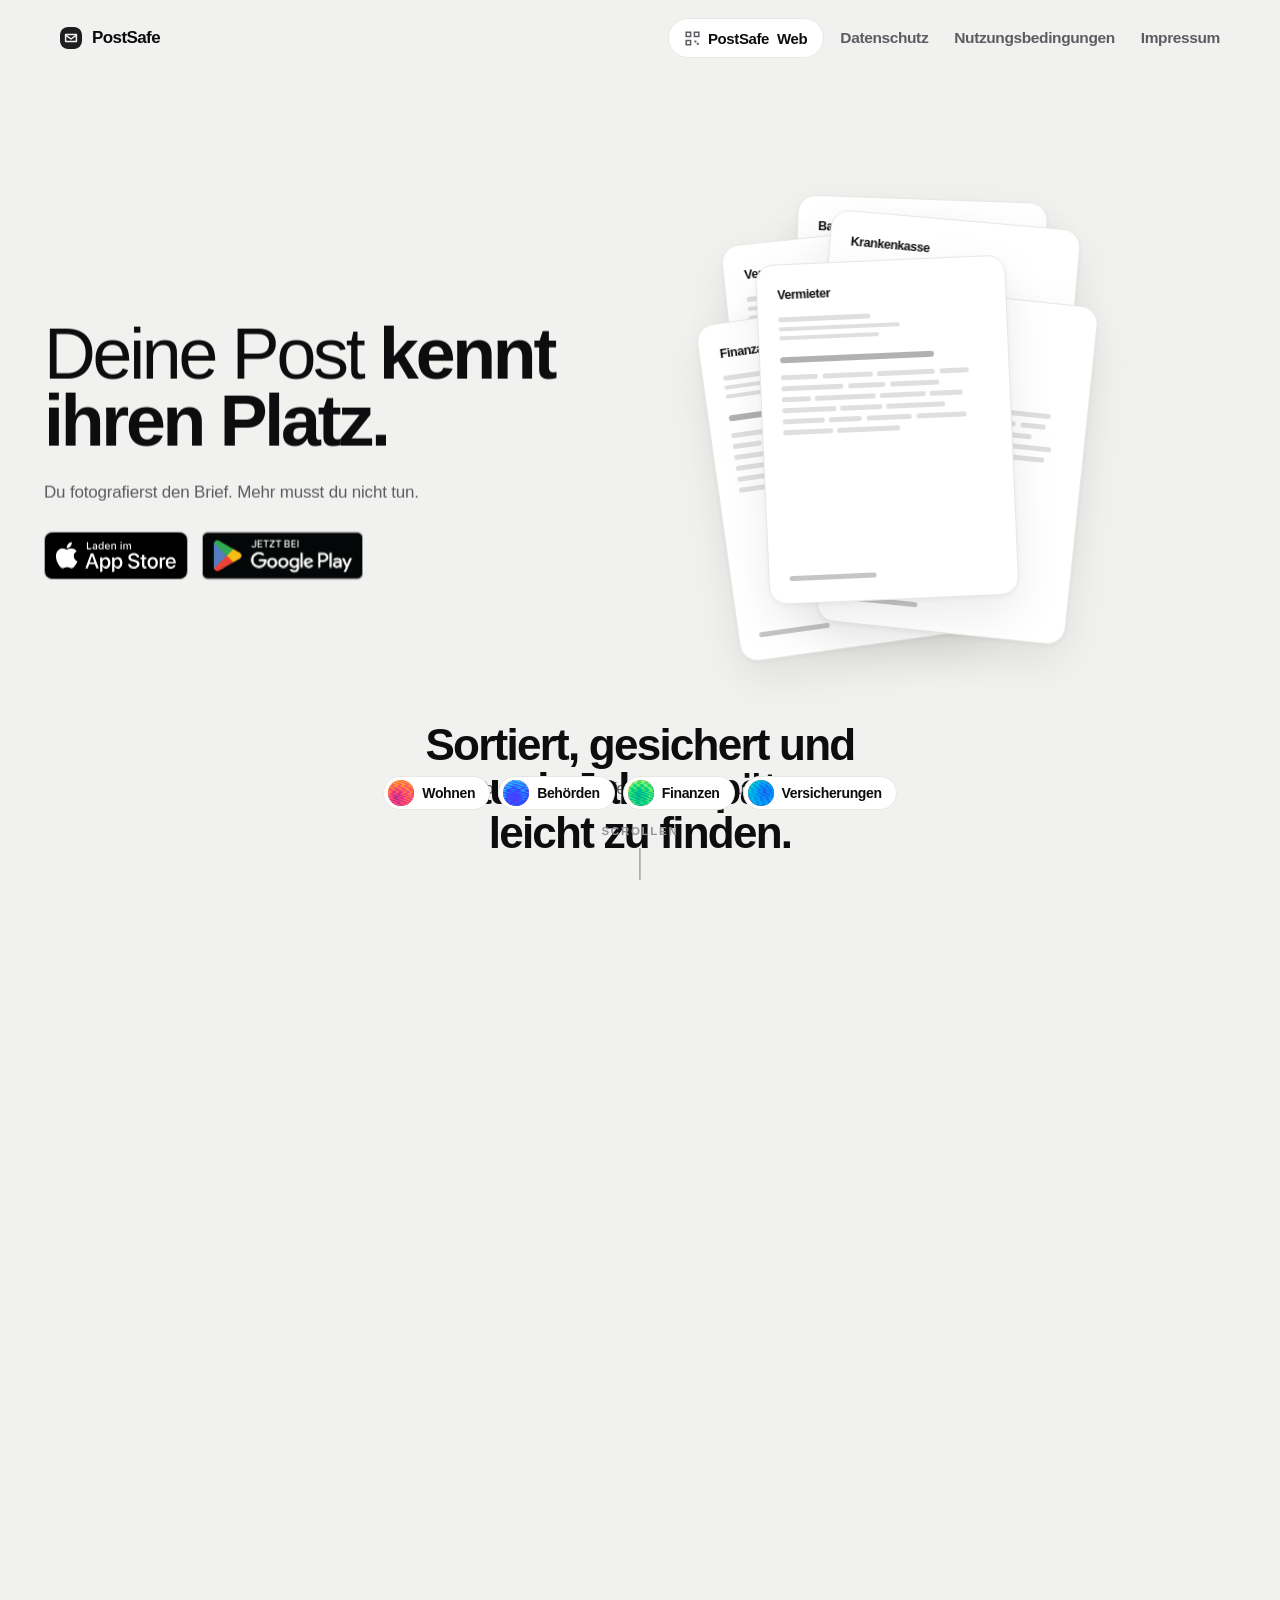
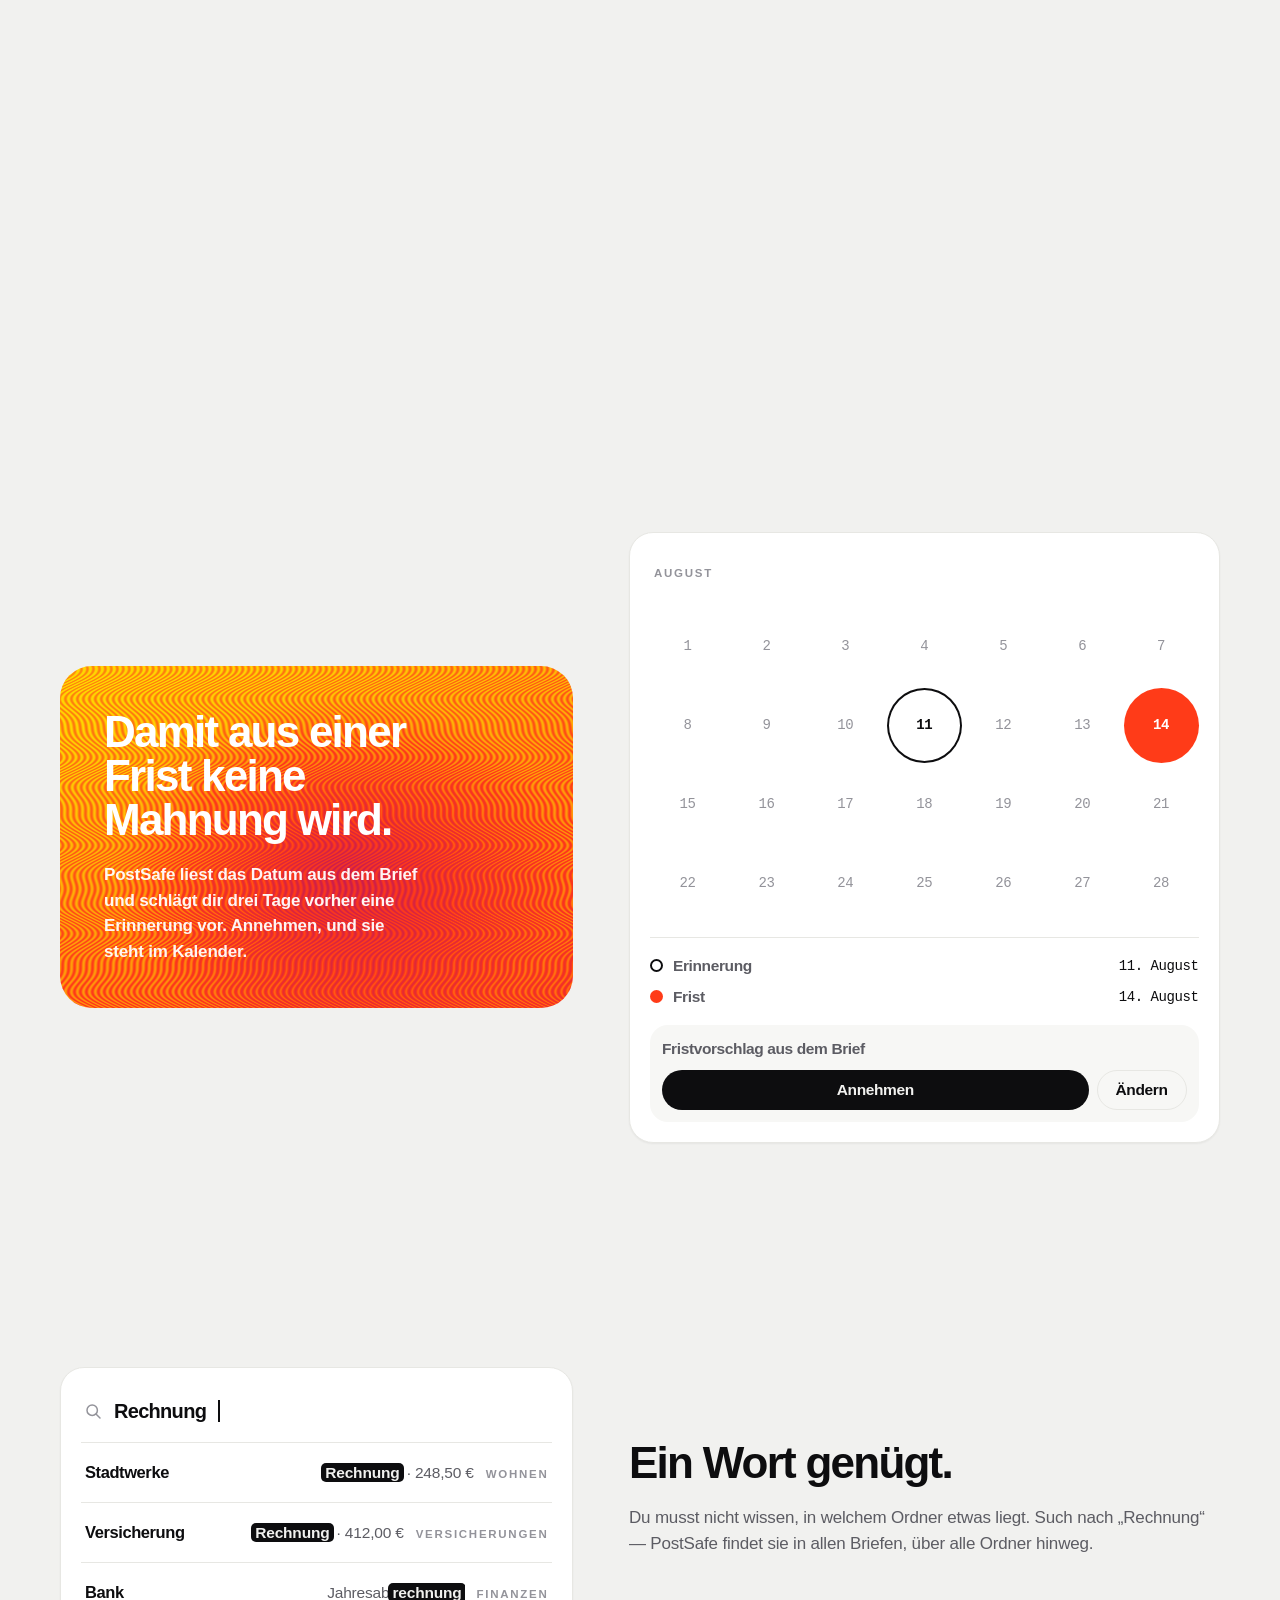
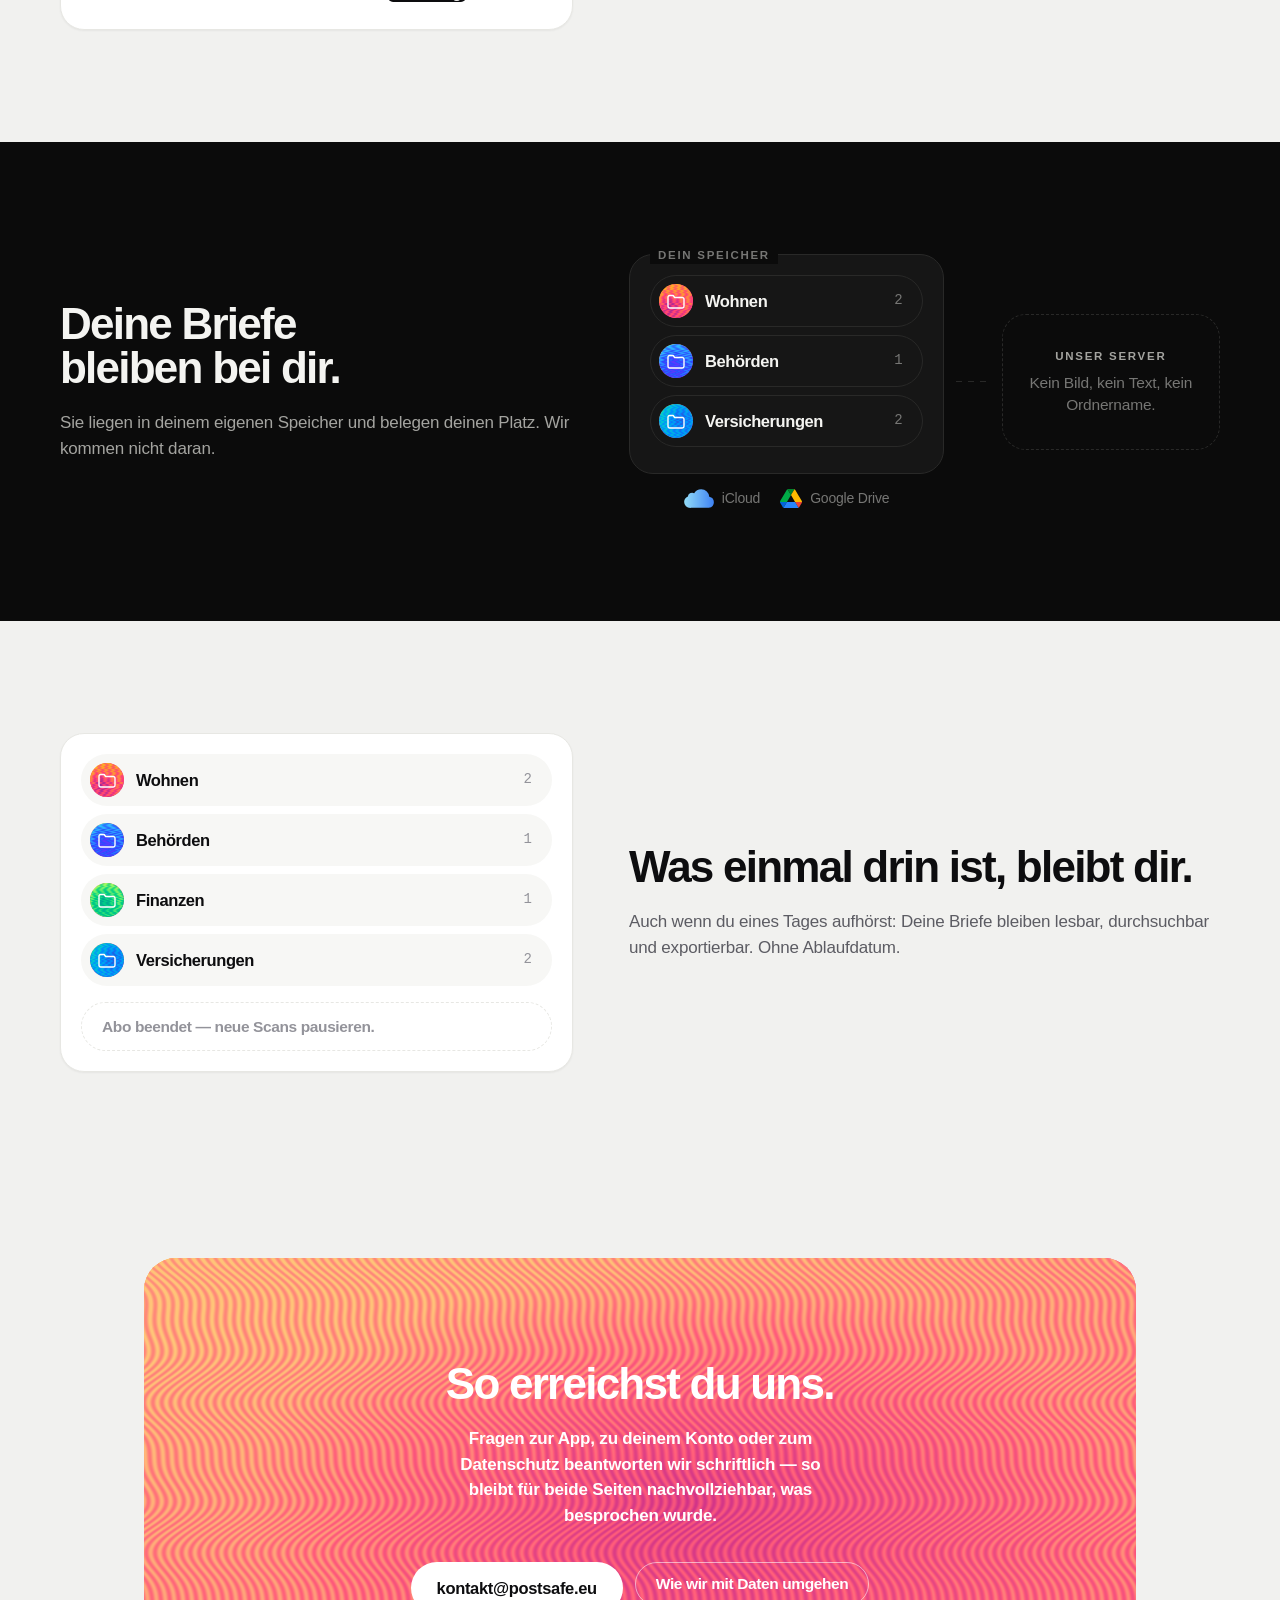
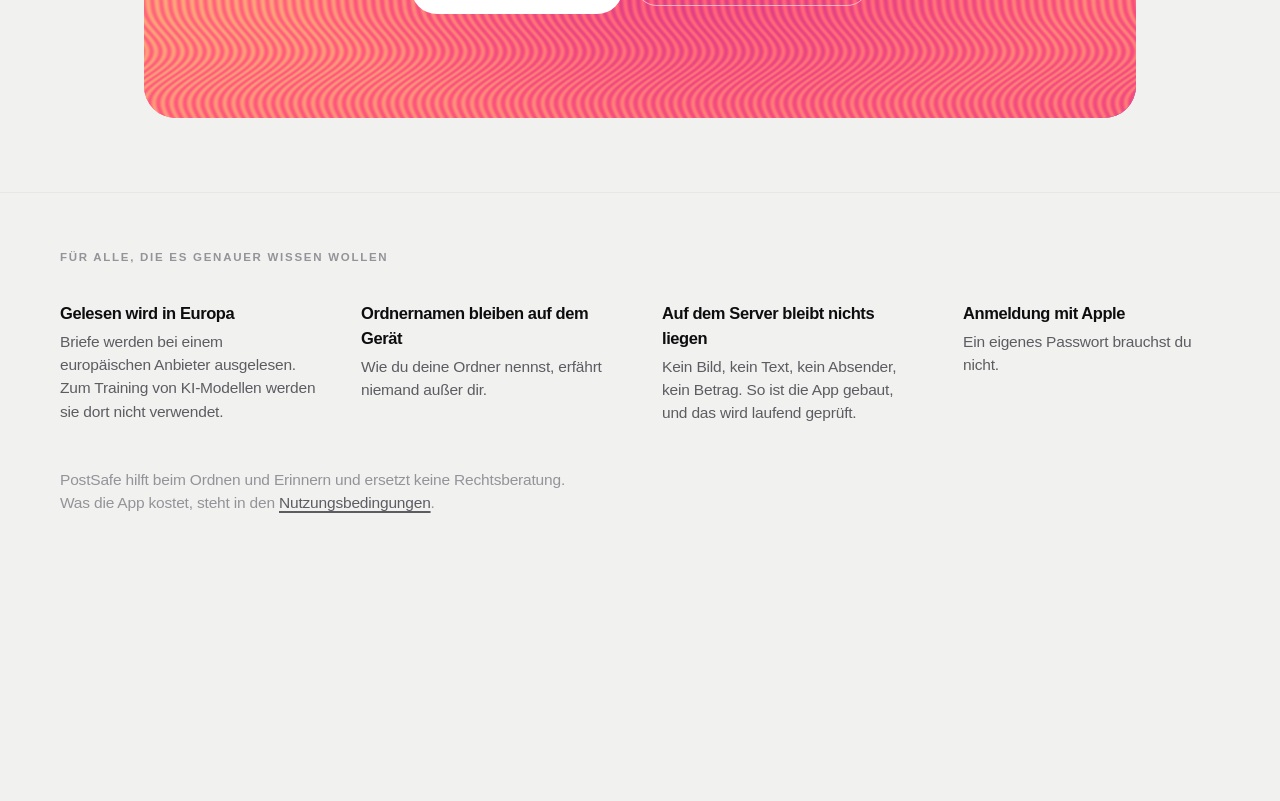
==== commit b09ba2ab: "Farbe des Fusses in ein absolutes Kind — Safari faerbt danach seine Leiste Der schwarze Streifen am " ====
--- a/style.css
+++ b/style.css
@@ -332,18 +332,21 @@
   border-end-end-radius: var(--rundung);
 }
 
+/* Der Fuß selbst bleibt ohne Hintergrund — das ist keine Marotte.
+   Seit iOS 26 färbt Safari seine schwebende Leiste nicht mehr nach
+   <meta name="theme-color">, sondern sucht Elemente mit position: fixed oder
+   sticky nah am Bildschirmrand (bis 3 px vom unteren, mindestens 80 % breit,
+   mindestens 3 px hoch) und liest deren background-color. Ein klebender Fuß in
+   Schwarz erfüllt das genau — und färbte die Leiste über die ganze Seite hinweg
+   schwarz ein. Die Farbe liegt deshalb in einem absolut gesetzten Kind, das
+   nicht abgetastet wird. Ohne Fundstelle bleibt Safari beim Hintergrund von
+   html und body, und der ist Papier.                                        */
 .site-foot {
   position: sticky;
   bottom: 0;
   z-index: 0;
   margin-top: calc(-1 * var(--rundung));
-  /* Die Szene ist 520vh hoch; bei manchen Fensterhöhen bleibt daraus ein
-     Bruchteil-Pixel unter dem Fuß stehen. Ein Schatten in seiner eigenen Farbe
-     deckt ihn ab, ohne am Aufbau etwas zu ändern. */
-  box-shadow: 0 3px 0 #0B0B0B;
-  /* Eigene, hellere Werte — sonst wäre der Fuß im Dunkeln nicht vom
-     Papier zu unterscheiden und die Karte hätte keine Kante. */
-  background: #0B0B0B;
+  background: none;
   color: #F4F4F1;
   --ink:    #F4F4F1;
   --ink-2:  #A4A4A0;
@@ -354,8 +357,20 @@
   --paper:  #0B0B0B;
 }
 
+/* Die Fläche des Fußes. Absolut gesetzt, damit Safari sie nicht abtastet.
+   Die drei Pixel nach unten schlucken den Bruchteil-Rest, den die 520vh der
+   Szene bei manchen Fensterhöhen stehen lassen. */
+.site-foot::before {
+  content: "";
+  position: absolute;
+  inset: 0 0 -3px;
+  z-index: -1;
+  background: #0B0B0B;
+}
+
 @media (prefers-color-scheme: dark) {
-  .site-foot { background: #151515; --paper: #151515; box-shadow: 0 3px 0 #151515; }
+  .site-foot { --paper: #151515; }
+  .site-foot::before { background: #151515; }
 }
 
 .site-foot__in {
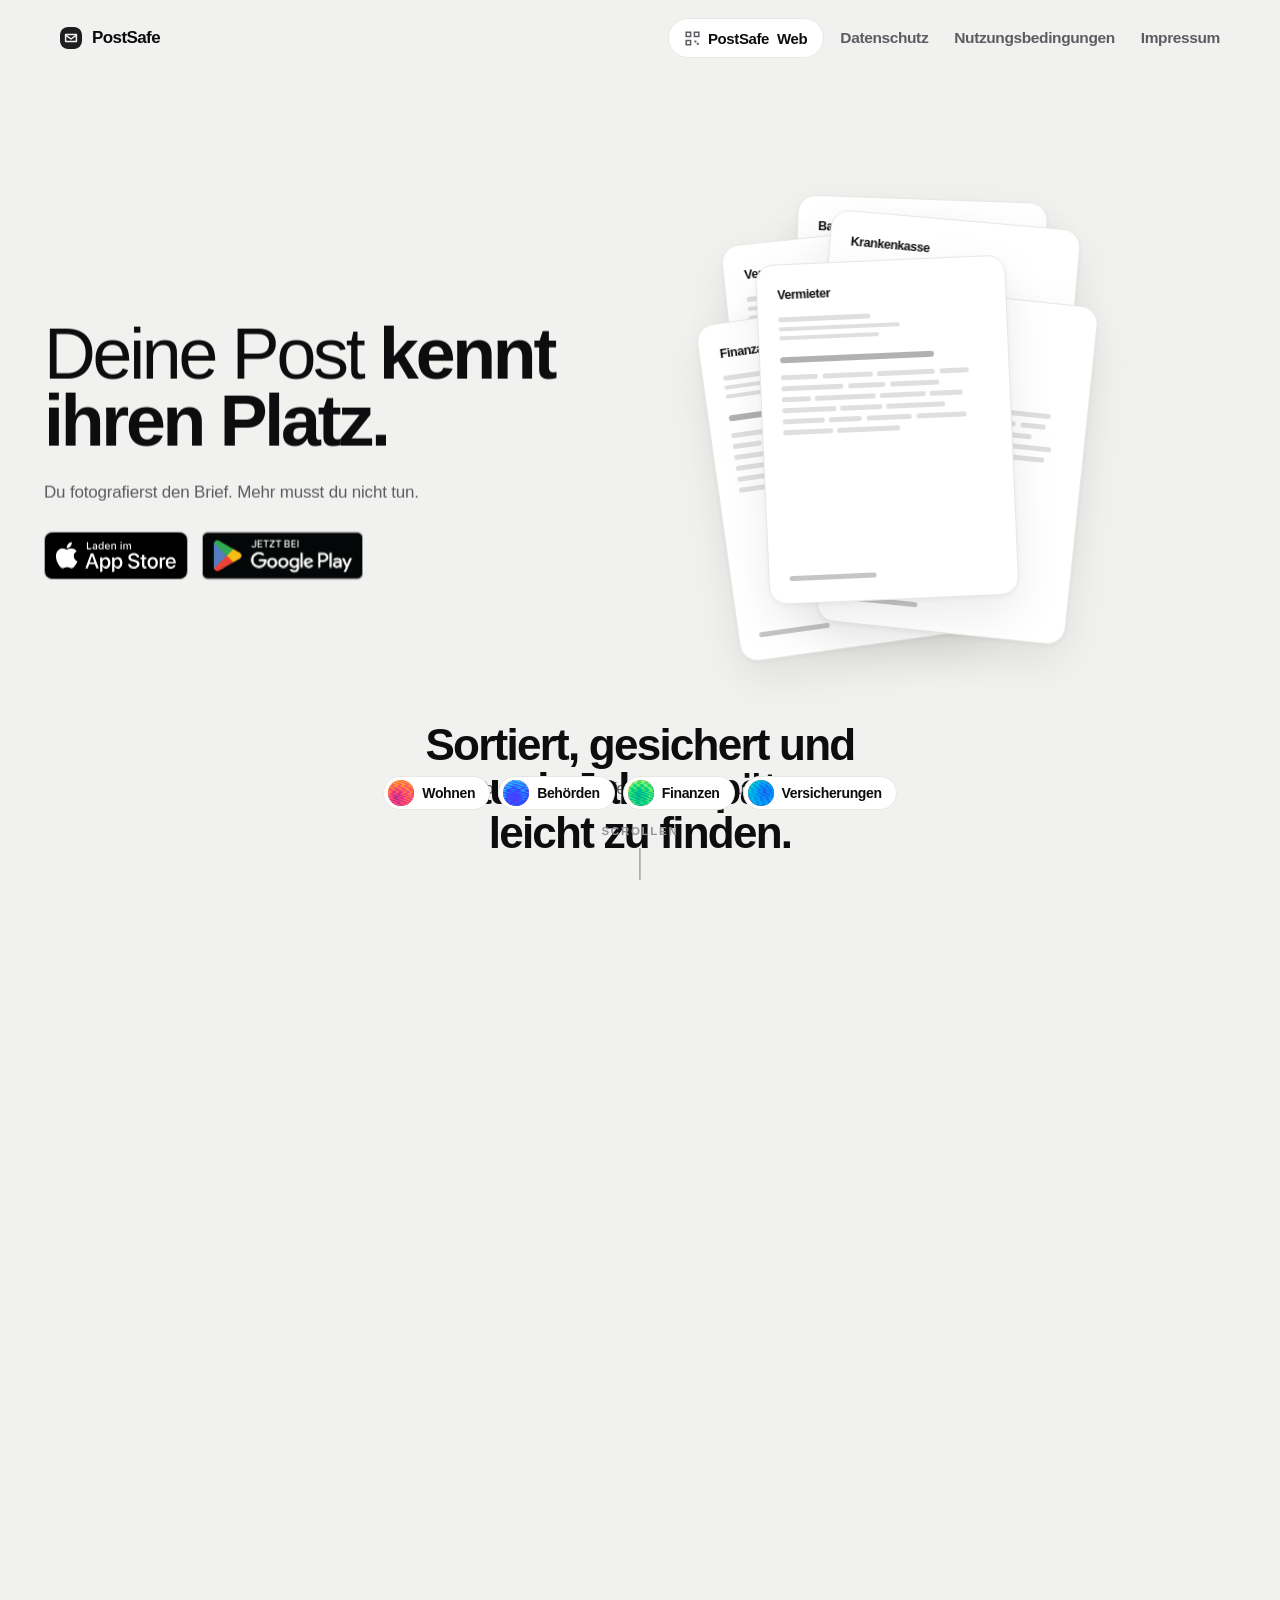
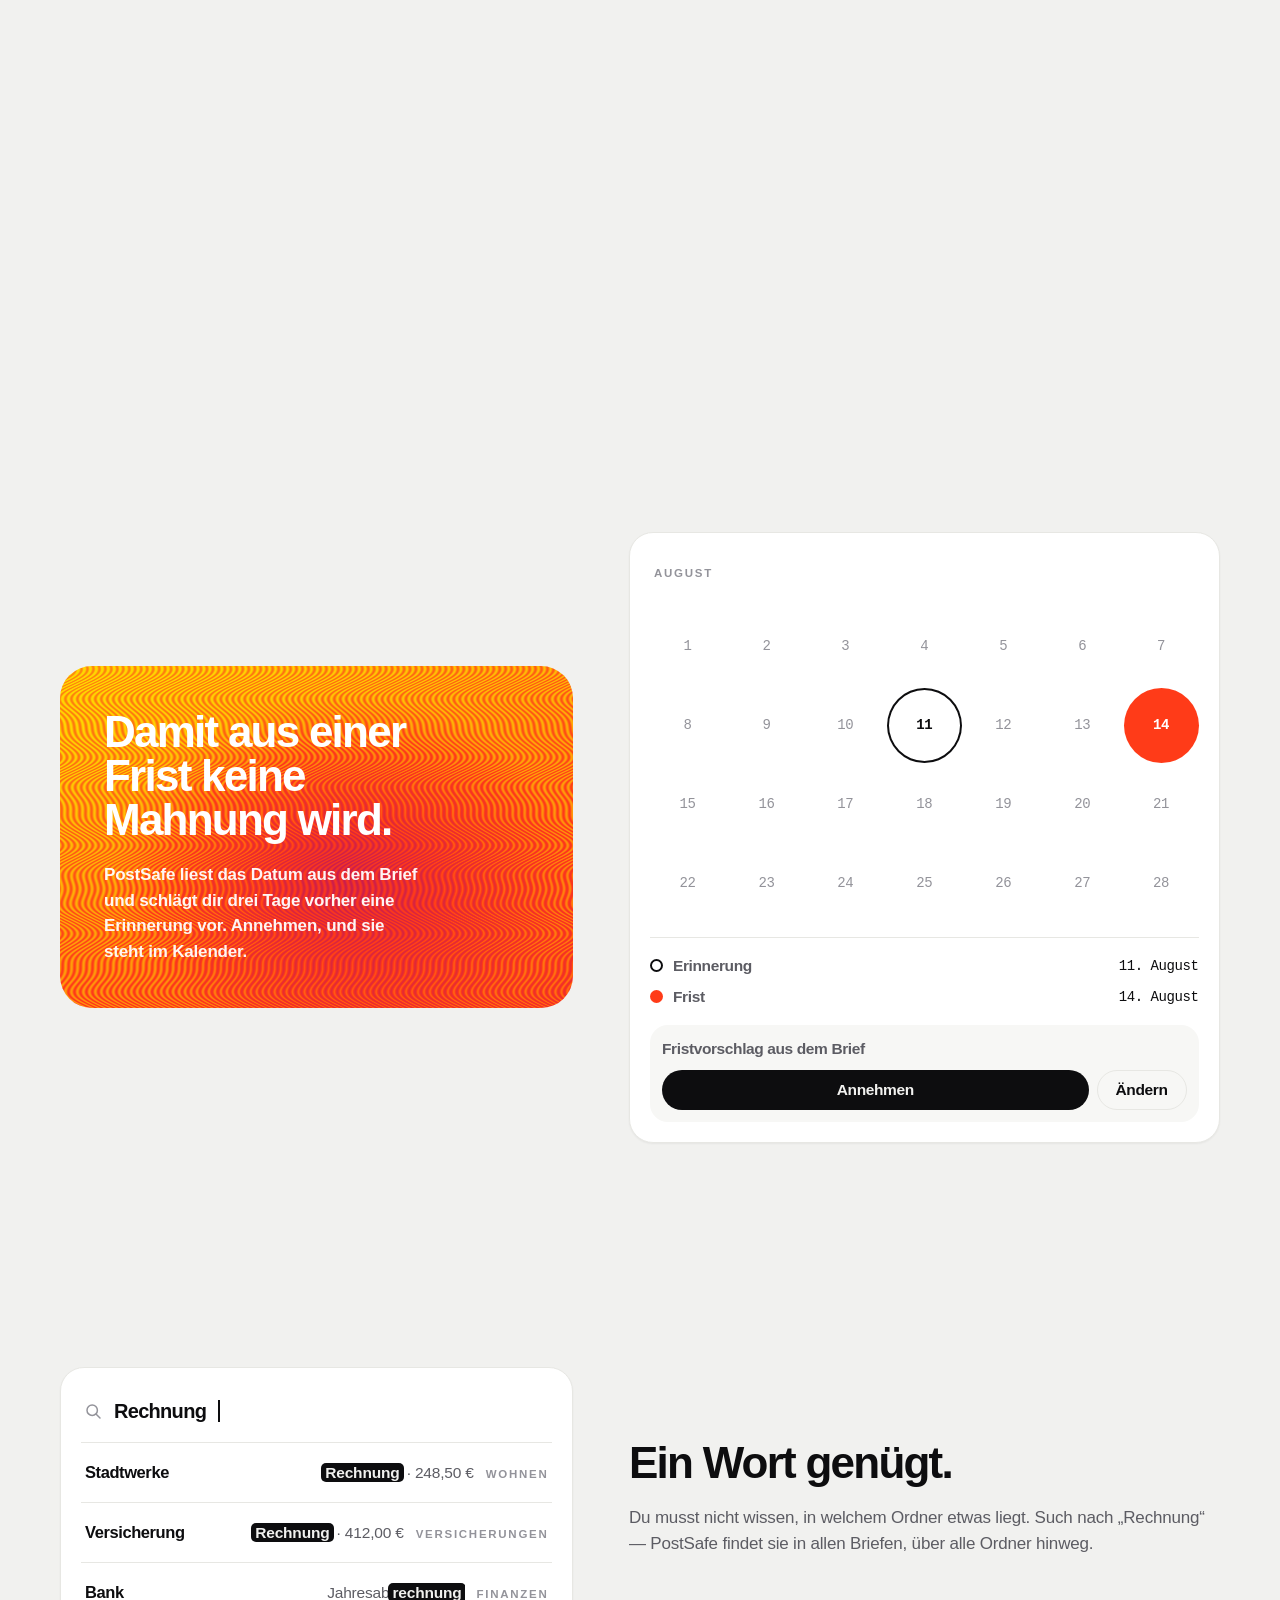
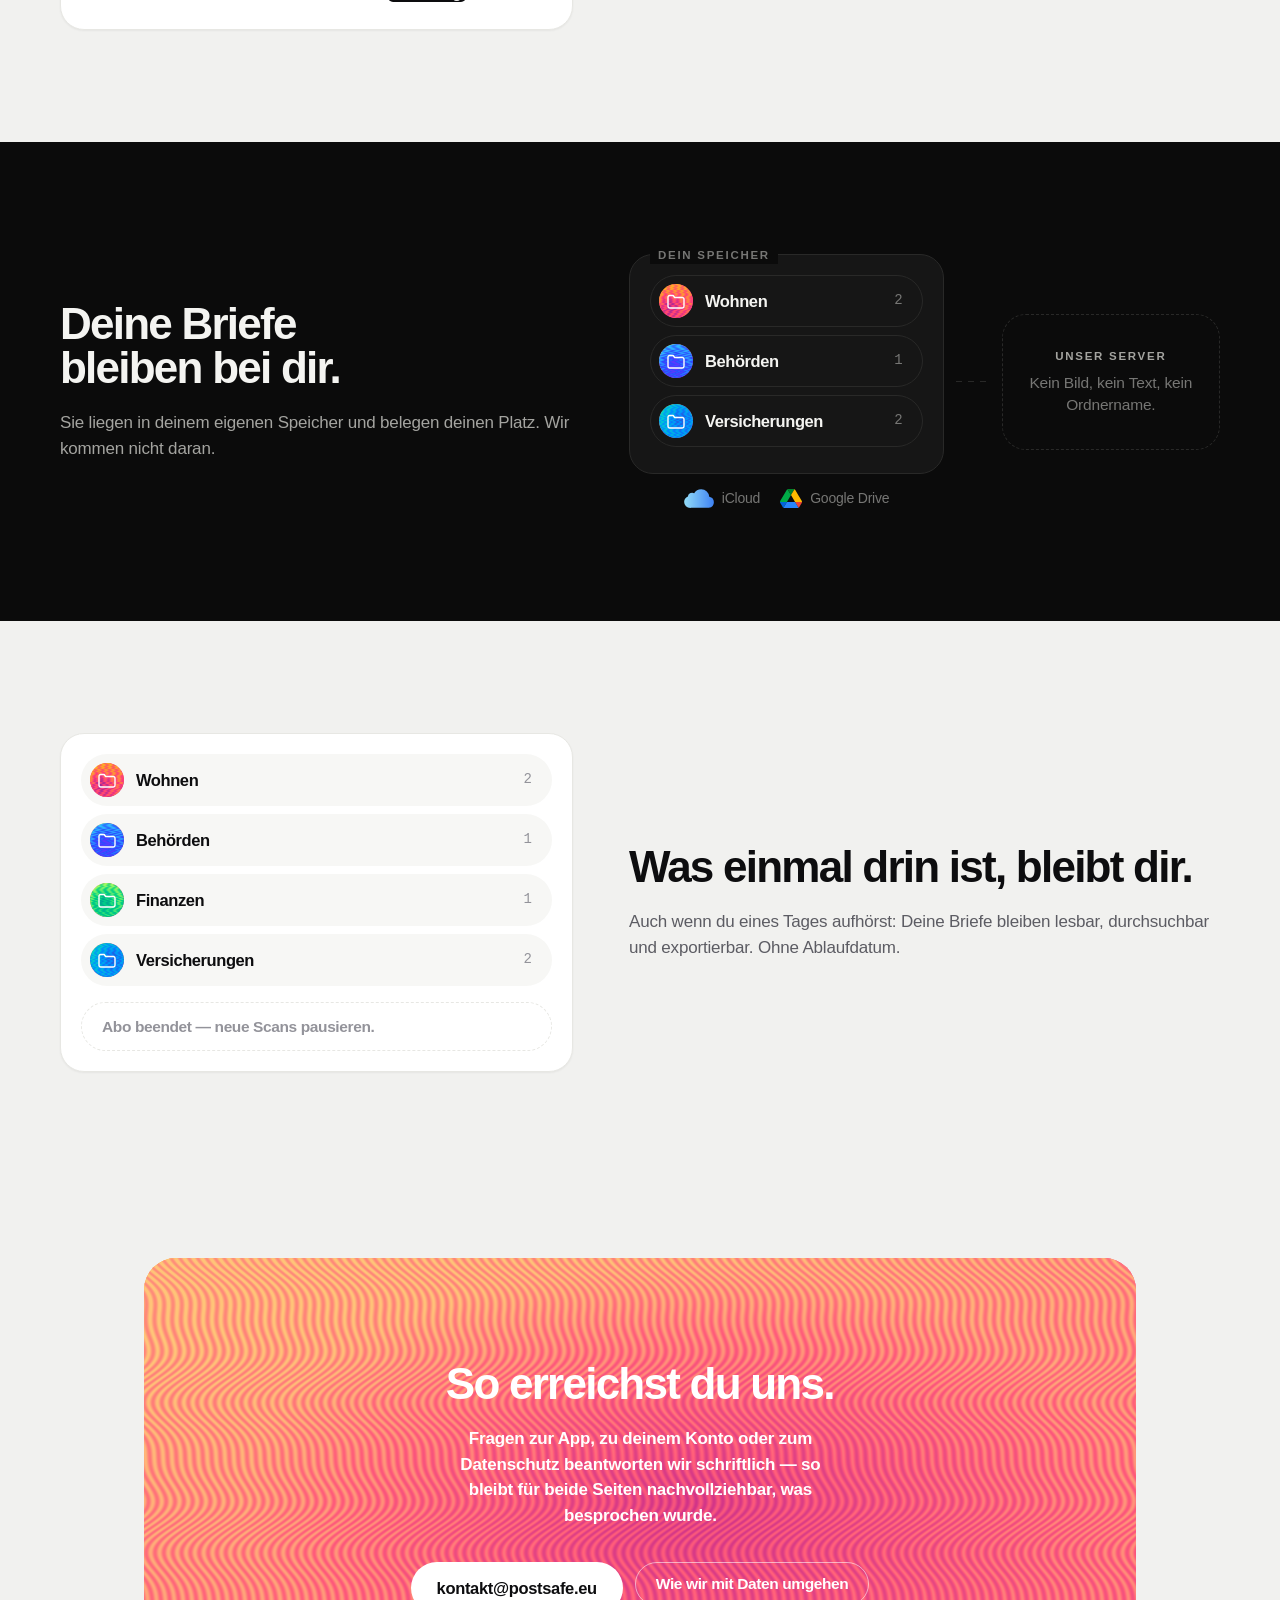
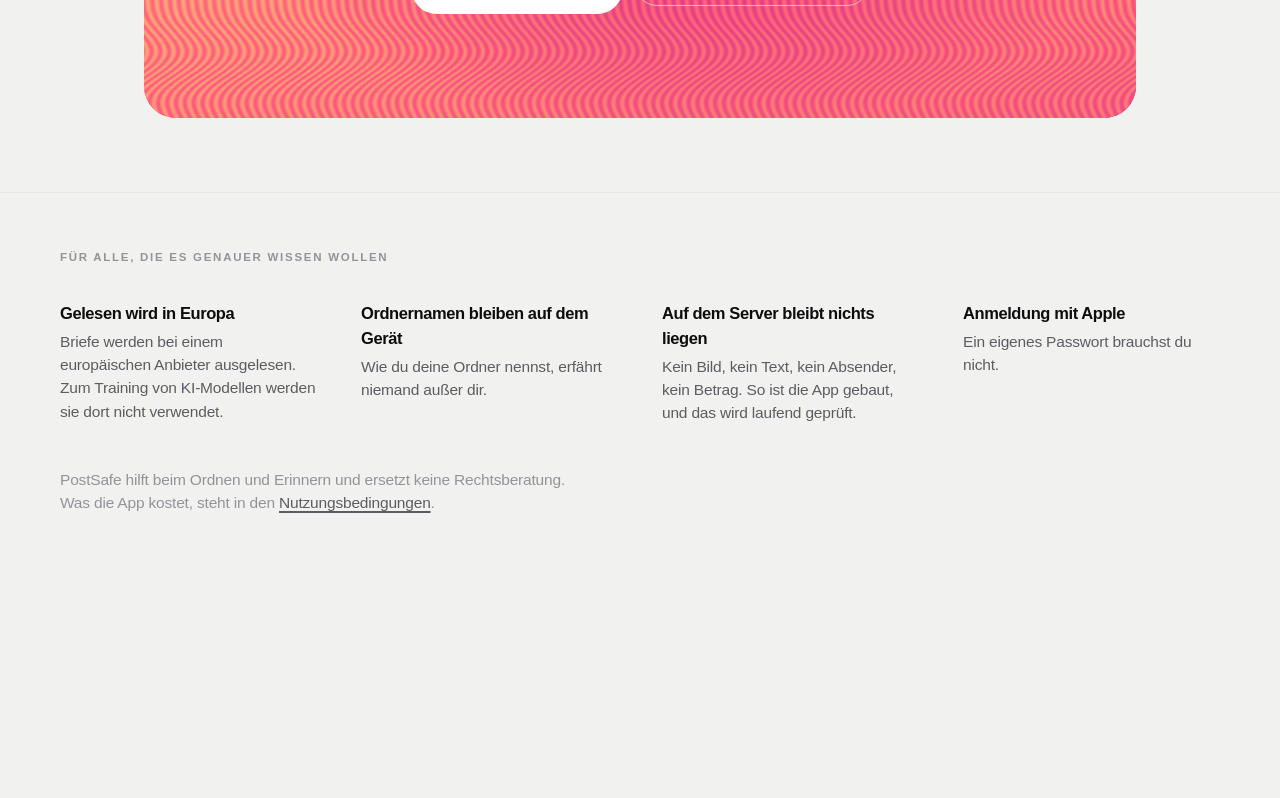
==== commit de189faf: "Fuss ohne position: sticky — vom Skript unten gehalten Am Geraet durchgemessen, Einstellung fuer Ein" ====
--- a/index.html
+++ b/index.html
@@ -20,8 +20,8 @@
 <meta property="og:image:height" content="630">
 <meta property="og:image:alt" content="PostSafe — Deine Post kennt ihren Platz.">
 <meta name="twitter:card" content="summary_large_image">
-<link rel="stylesheet" href="style.css?v=5">
-<link rel="stylesheet" href="home.css?v=5">
+<link rel="stylesheet" href="style.css?v=7">
+<link rel="stylesheet" href="home.css?v=7">
 </head>
 <body>
 
@@ -439,7 +439,8 @@
   </div>
 </footer>
 
-<script src="home.js?v=5" defer></script>
-<script src="moire.js?v=5" defer></script>
+<script src="home.js?v=7" defer></script>
+<script src="moire.js?v=7" defer></script>
+<script src="foot.js?v=7" defer></script>
 </body>
 </html>
--- a/style.css
+++ b/style.css
@@ -332,21 +332,27 @@
   border-end-end-radius: var(--rundung);
 }
 
-/* Der Fuß selbst bleibt ohne Hintergrund — das ist keine Marotte.
-   Seit iOS 26 färbt Safari seine schwebende Leiste nicht mehr nach
-   <meta name="theme-color">, sondern sucht Elemente mit position: fixed oder
-   sticky nah am Bildschirmrand (bis 3 px vom unteren, mindestens 80 % breit,
-   mindestens 3 px hoch) und liest deren background-color. Ein klebender Fuß in
-   Schwarz erfüllt das genau — und färbte die Leiste über die ganze Seite hinweg
-   schwarz ein. Die Farbe liegt deshalb in einem absolut gesetzten Kind, das
-   nicht abgetastet wird. Ohne Fundstelle bleibt Safari beim Hintergrund von
-   html und body, und der ist Papier.                                        */
+/* Der Fuß steht ganz normal im Fluss und wird von foot.js beim Scrollen unten
+   gehalten — nicht mit position: sticky. Der Grund steht in foot.js: Safari
+   färbt seit iOS 26 seine Leiste am unteren Bildschirmrand nach dem
+   nächstgelegenen klebenden oder festen Element, und ein dunkler Fuß dort
+   färbte sie über die ganze Seite hinweg dunkel. Ohne sticky findet die Suche
+   nichts mehr und Safari bleibt beim Hintergrund von html und body — Papier.
+
+   Der negative obere Rand zieht ihn eine Rundung unter die Karte; bündig säße
+   ihre Kante genau auf seiner und die runden Ecken wären unsichtbar. Der Rand
+   sitzt am Fuß und nicht an der Karte, weil die Rechtstexte ihrem <main> über
+   .wrap ein eigenes margin geben.
+
+   Der Schatten deckt den Bruchteil-Rest ab, den die 520vh der Szene bei
+   manchen Fensterhöhen unter dem Fuß stehen lassen.                        */
 .site-foot {
-  position: sticky;
-  bottom: 0;
+  position: relative;
   z-index: 0;
   margin-top: calc(-1 * var(--rundung));
-  background: none;
+  will-change: transform;
+  background: #0B0B0B;
+  box-shadow: 0 3px 0 #0B0B0B;
   color: #F4F4F1;
   --ink:    #F4F4F1;
   --ink-2:  #A4A4A0;
@@ -357,20 +363,8 @@
   --paper:  #0B0B0B;
 }
 
-/* Die Fläche des Fußes. Absolut gesetzt, damit Safari sie nicht abtastet.
-   Die drei Pixel nach unten schlucken den Bruchteil-Rest, den die 520vh der
-   Szene bei manchen Fensterhöhen stehen lassen. */
-.site-foot::before {
-  content: "";
-  position: absolute;
-  inset: 0 0 -3px;
-  z-index: -1;
-  background: #0B0B0B;
-}
-
 @media (prefers-color-scheme: dark) {
-  .site-foot { --paper: #151515; }
-  .site-foot::before { background: #151515; }
+  .site-foot { background: #151515; box-shadow: 0 3px 0 #151515; --paper: #151515; }
 }
 
 .site-foot__in {
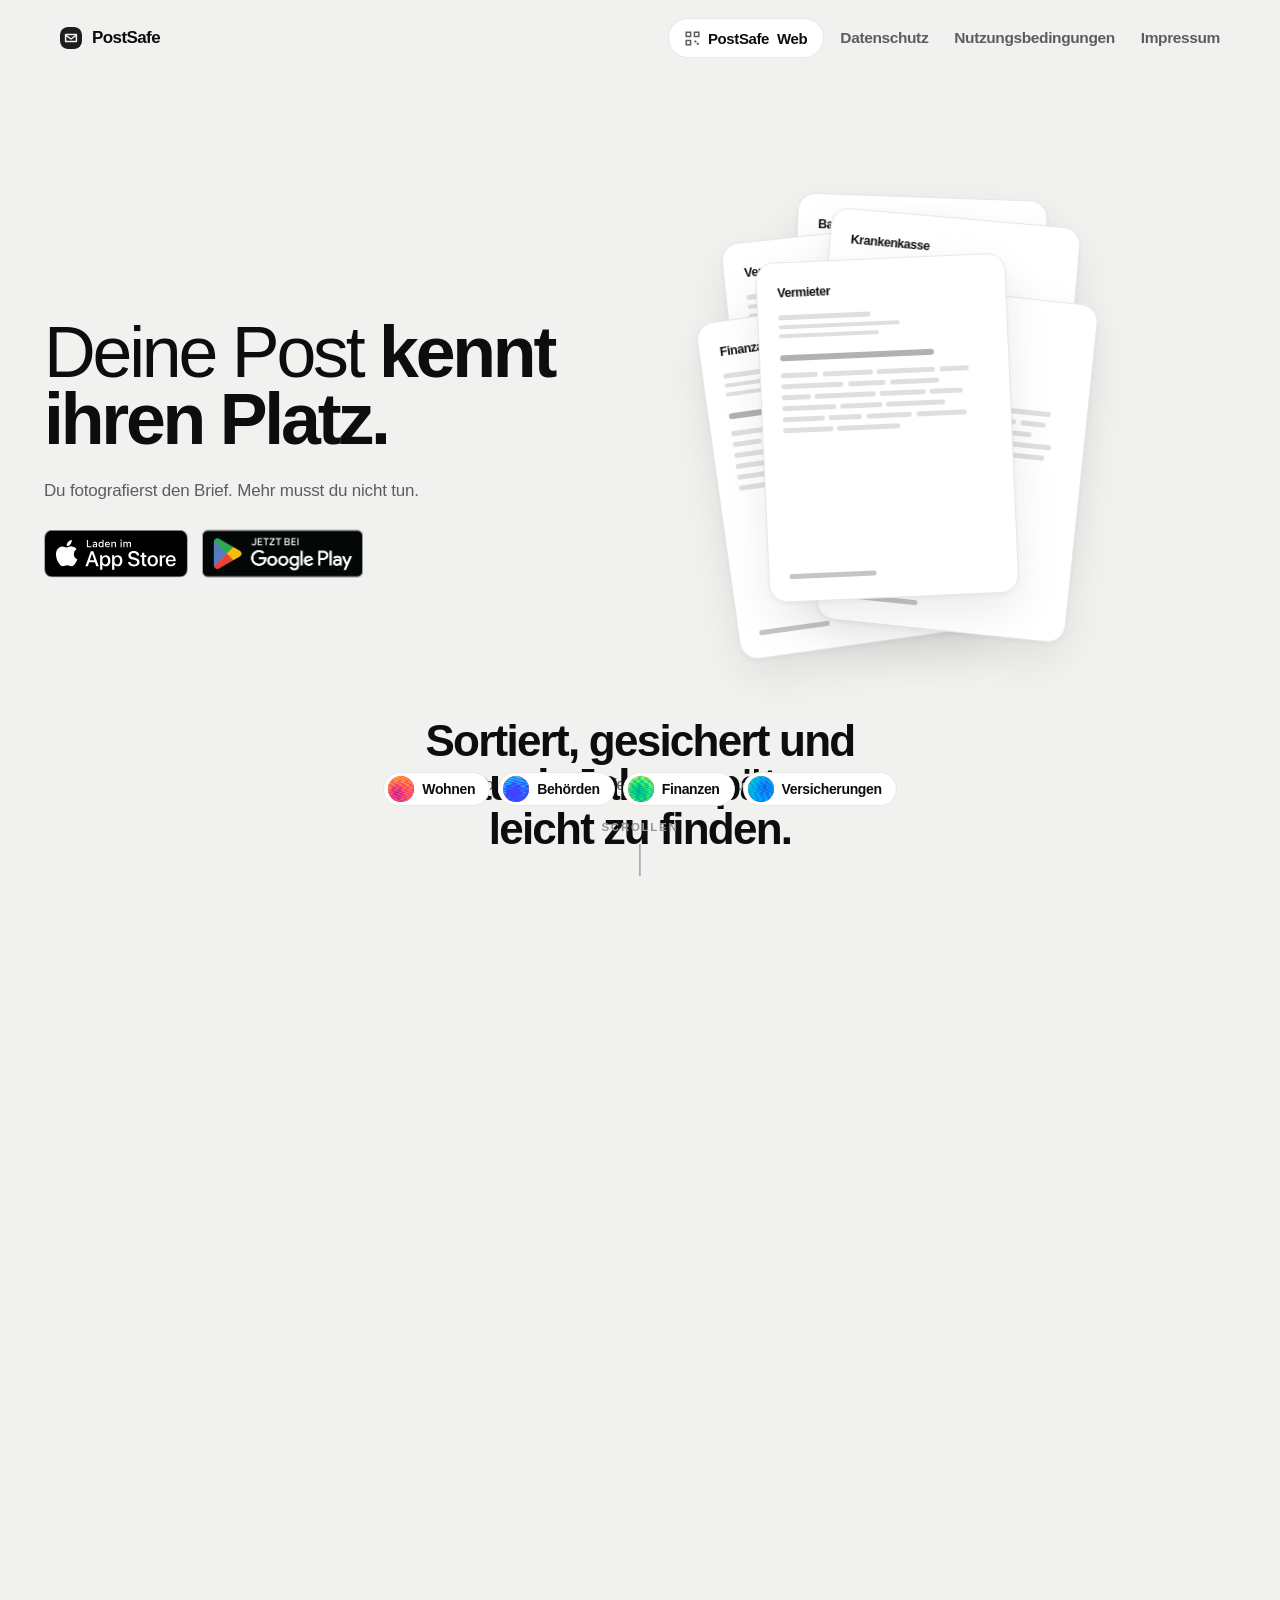
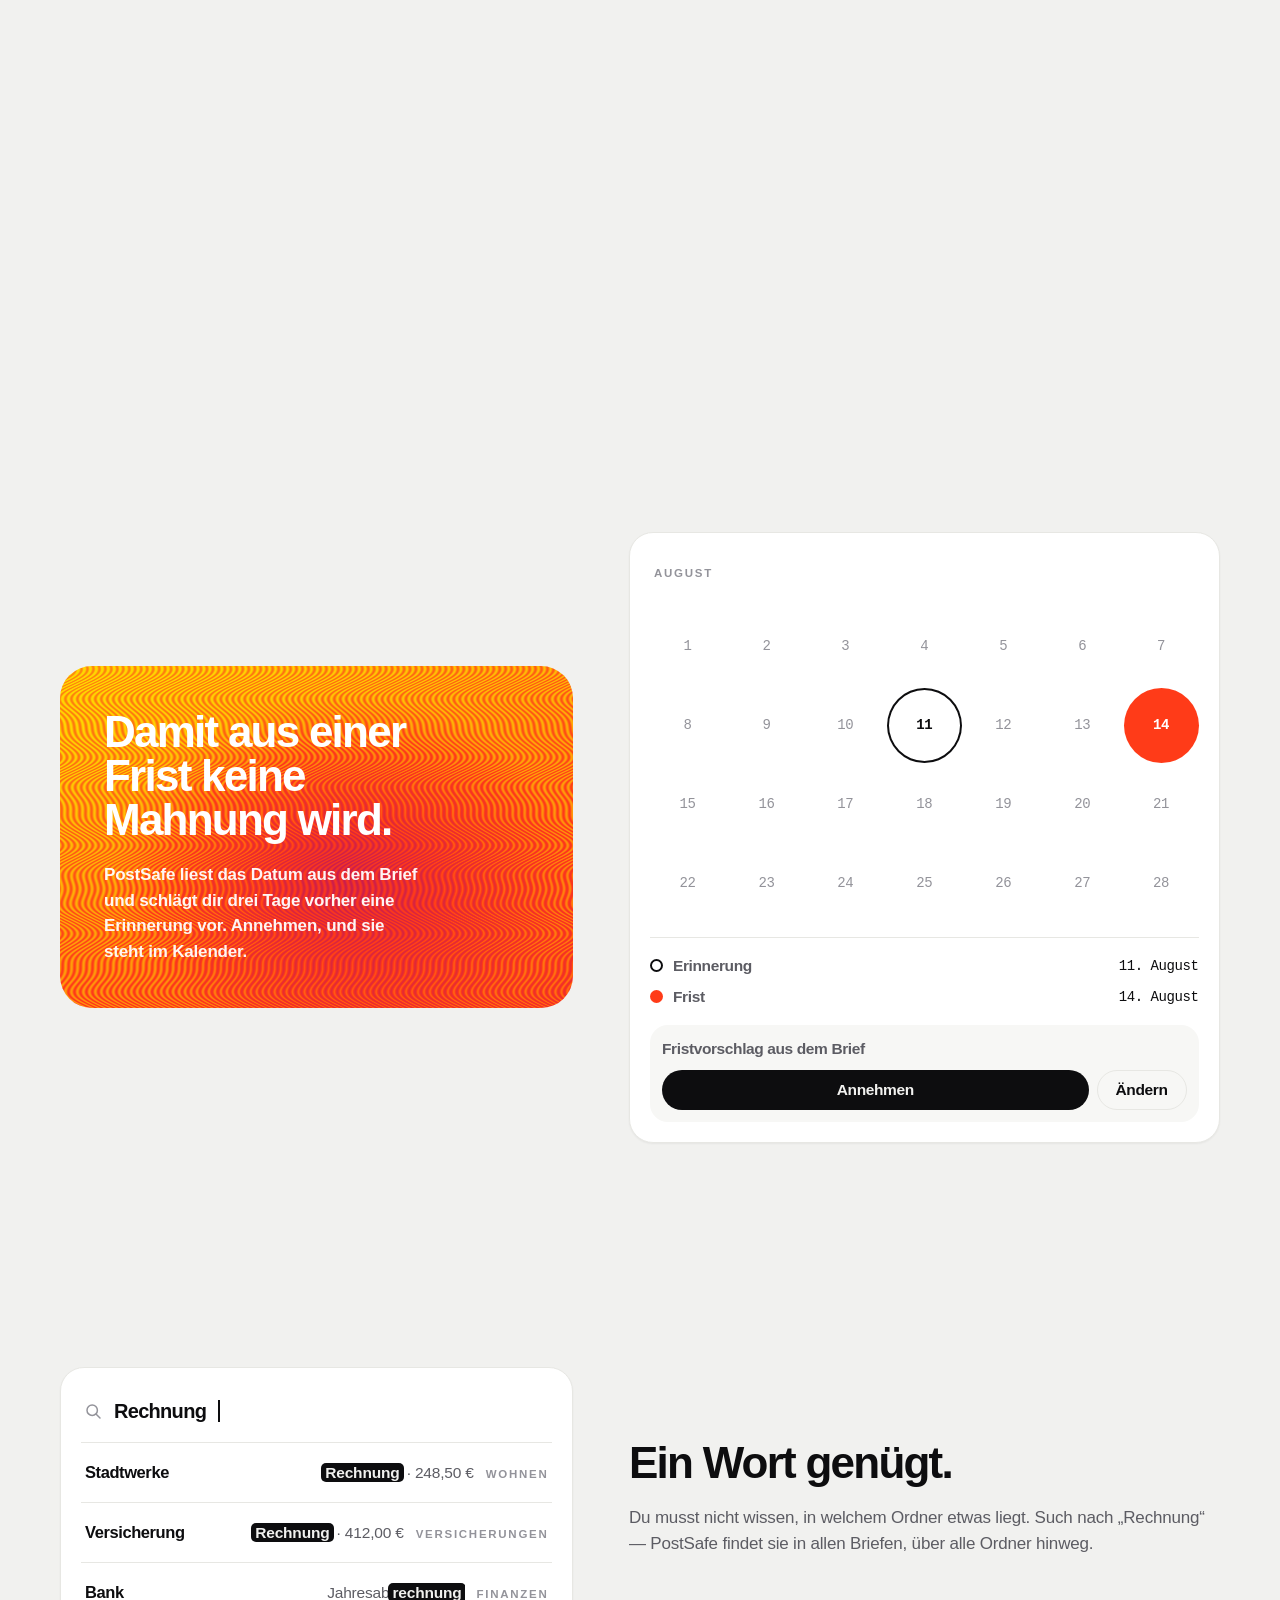
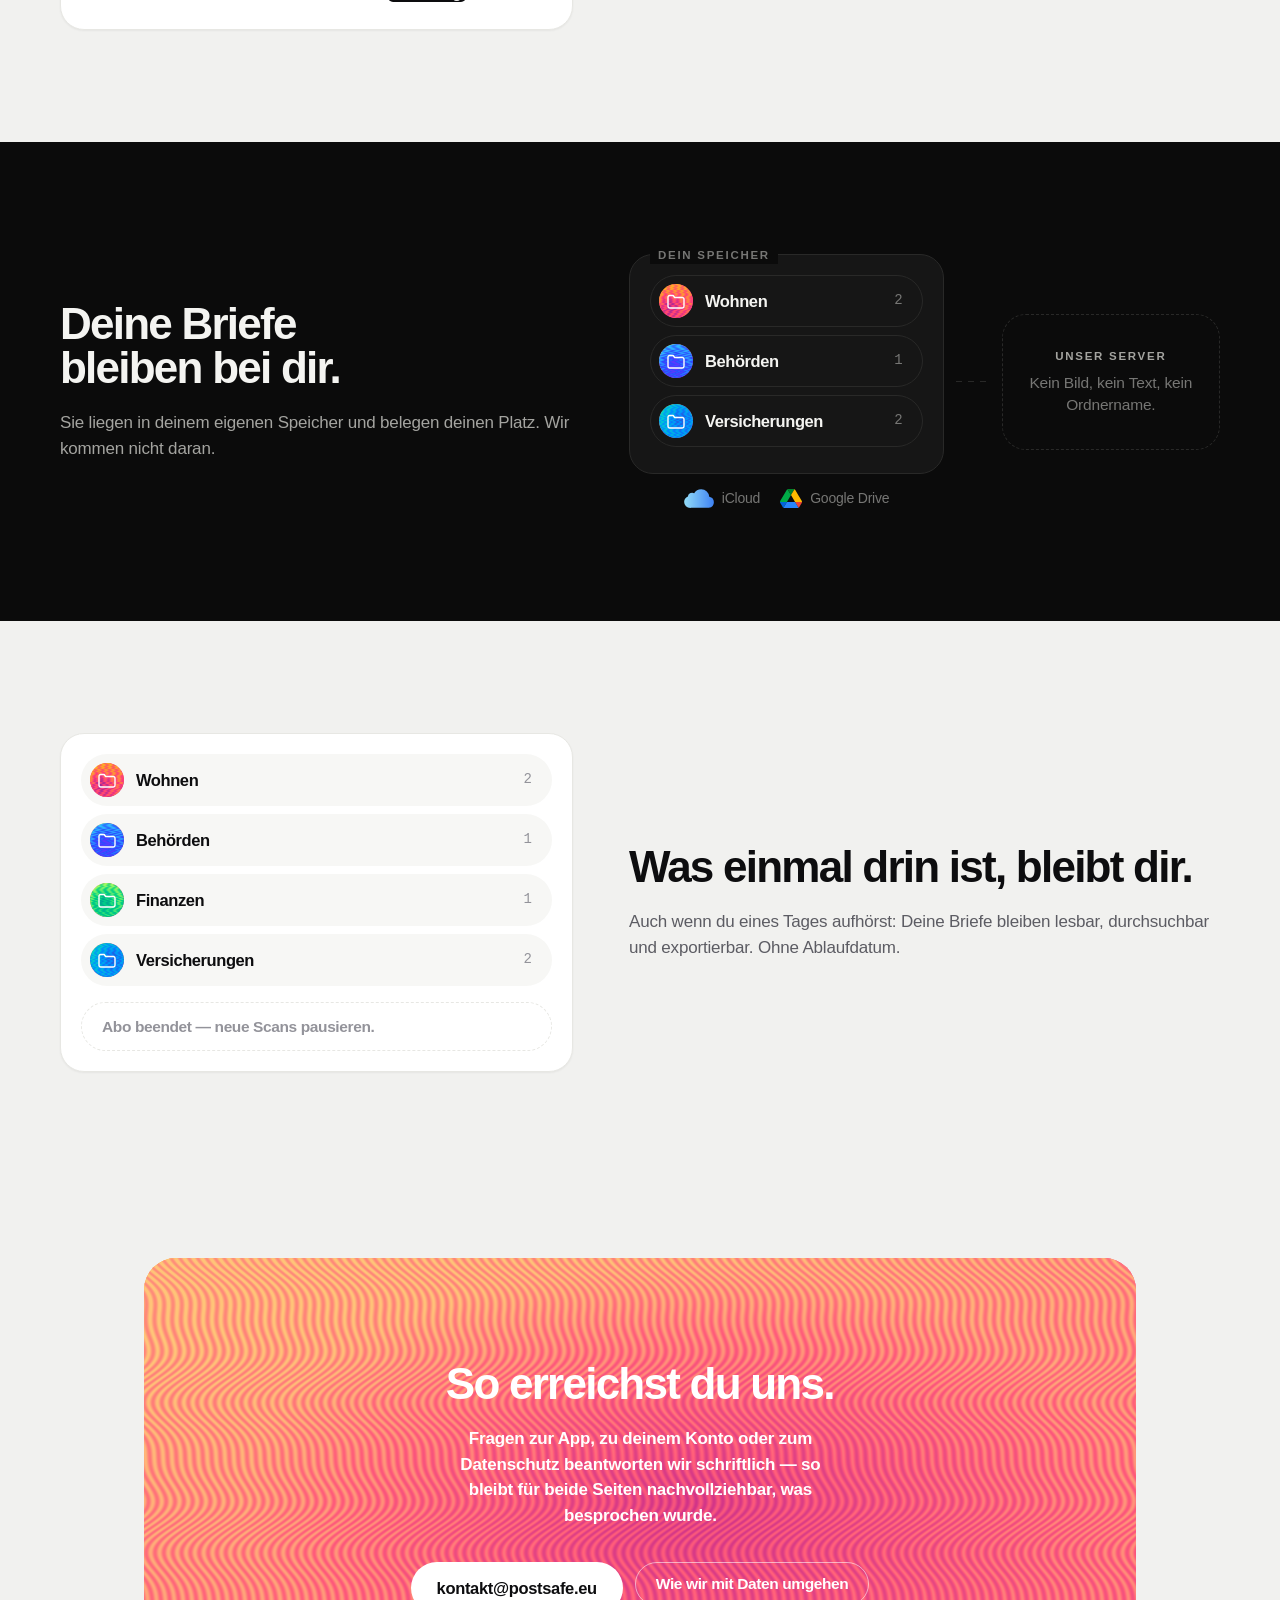
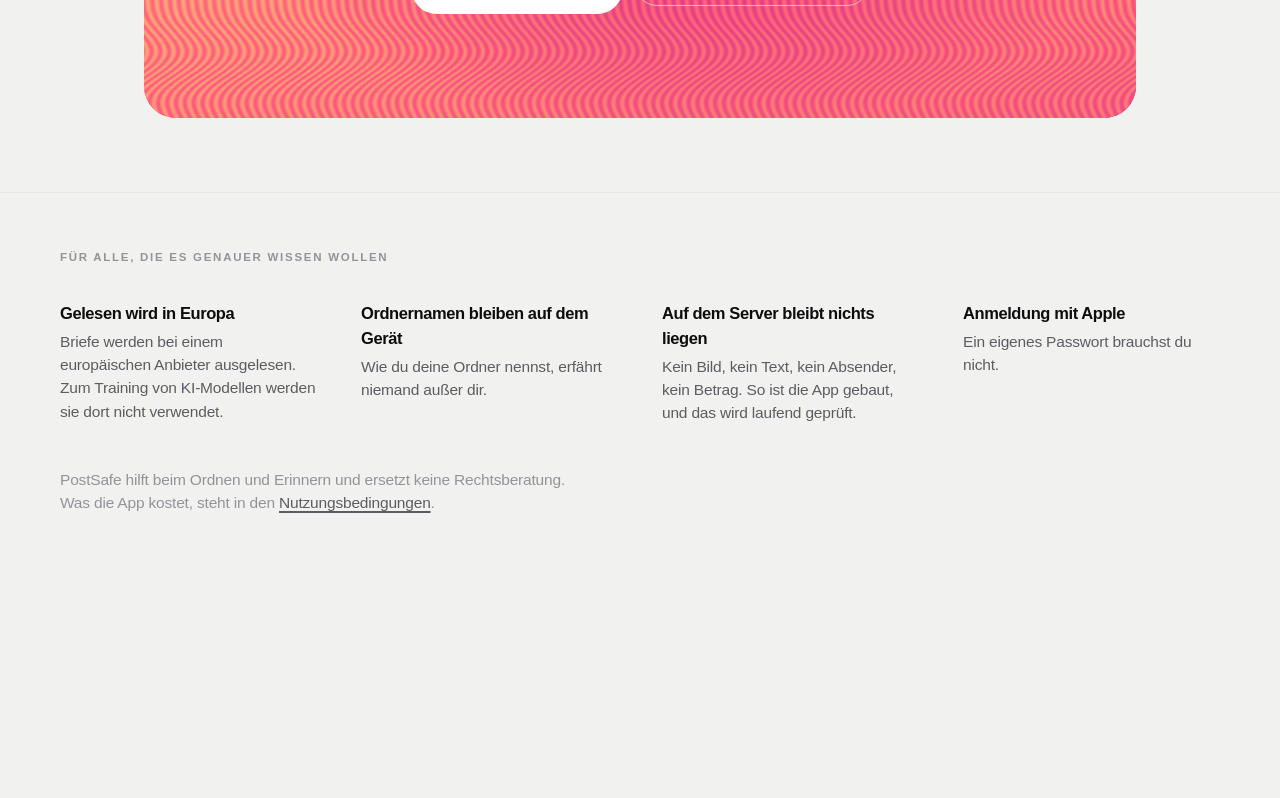
==== commit bfa42574: "Klebender Fuss, aber schmal — damit faellt er aus Safaris Suchfenster Das Skript aus dem letzten Anl" ====
--- a/index.html
+++ b/index.html
@@ -20,8 +20,8 @@
 <meta property="og:image:height" content="630">
 <meta property="og:image:alt" content="PostSafe — Deine Post kennt ihren Platz.">
 <meta name="twitter:card" content="summary_large_image">
-<link rel="stylesheet" href="style.css?v=7">
-<link rel="stylesheet" href="home.css?v=7">
+<link rel="stylesheet" href="style.css?v=8">
+<link rel="stylesheet" href="home.css?v=8">
 </head>
 <body>
 
@@ -416,6 +416,7 @@
 </main>
 
 <footer class="site-foot" id="recht">
+  <div class="site-foot__flaeche">
   <div class="site-foot__in">
     <div>
       <p class="site-foot__brand">
@@ -437,10 +438,10 @@
     </nav>
     <p class="site-foot__legal">© 2026 Josef Werner</p>
   </div>
+  </div>
 </footer>
 
-<script src="home.js?v=7" defer></script>
-<script src="moire.js?v=7" defer></script>
-<script src="foot.js?v=7" defer></script>
+<script src="home.js?v=8" defer></script>
+<script src="moire.js?v=8" defer></script>
 </body>
 </html>
--- a/style.css
+++ b/style.css
@@ -332,27 +332,31 @@
   border-end-end-radius: var(--rundung);
 }
 
-/* Der Fuß steht ganz normal im Fluss und wird von foot.js beim Scrollen unten
-   gehalten — nicht mit position: sticky. Der Grund steht in foot.js: Safari
-   färbt seit iOS 26 seine Leiste am unteren Bildschirmrand nach dem
-   nächstgelegenen klebenden oder festen Element, und ein dunkler Fuß dort
-   färbte sie über die ganze Seite hinweg dunkel. Ohne sticky findet die Suche
-   nichts mehr und Safari bleibt beim Hintergrund von html und body — Papier.
-
-   Der negative obere Rand zieht ihn eine Rundung unter die Karte; bündig säße
-   ihre Kante genau auf seiner und die runden Ecken wären unsichtbar. Der Rand
+/* Der Fuß klebt wieder unten — aber das klebende Element ist absichtlich nur
+   60 % breit. Safari sucht seit iOS 26 am unteren Bildschirmrand nach Elementen
+   mit position: sticky oder fixed, um danach seine Leiste einzufärben, und
+   verlangt dafür mindestens 80 % Breite. Der schmale Fuß fällt aus diesem
+   Fenster; die dunkle Fläche zeichnet ein Kind, das wieder über die volle
+   Breite geht und nicht klebt. Damit bleibt Safari beim Hintergrund von html
+   und body — Papier.
+
+   Am Gerät durchgemessen: mit klebendem, vollbreitem Fuß war die Leiste dunkel,
+   ohne klebendes Element hell. Ein Skript statt sticht schied aus — es lief dem
+   Finger hinterher und ruckelte.
+
+   Die Breiten: 100 / 60 = 166.6667 % bringt das Kind zurück auf volle Breite,
+   (166.6667 − 100) / 2 = 33.3333 % negativer Rand rückt es wieder mittig.
+
+   Der negative obere Rand zieht den Fuß eine Rundung unter die Karte; bündig
+   säße ihre Kante genau auf seiner und die runden Ecken wären unsichtbar. Er
    sitzt am Fuß und nicht an der Karte, weil die Rechtstexte ihrem <main> über
-   .wrap ein eigenes margin geben.
-
-   Der Schatten deckt den Bruchteil-Rest ab, den die 520vh der Szene bei
-   manchen Fensterhöhen unter dem Fuß stehen lassen.                        */
+   .wrap ein eigenes margin geben.                                          */
 .site-foot {
-  position: relative;
+  position: sticky;
+  bottom: 0;
   z-index: 0;
-  margin-top: calc(-1 * var(--rundung));
-  will-change: transform;
-  background: #0B0B0B;
-  box-shadow: 0 3px 0 #0B0B0B;
+  width: 60%;
+  margin: calc(-1 * var(--rundung)) auto 0;
   color: #F4F4F1;
   --ink:    #F4F4F1;
   --ink-2:  #A4A4A0;
@@ -363,8 +367,19 @@
   --paper:  #0B0B0B;
 }
 
+/* Die dunkle Fläche. Klebt nicht, geht über die volle Breite.
+   Die drei Pixel nach unten schlucken den Bruchteil-Rest, den die 520vh der
+   Szene bei manchen Fensterhöhen stehen lassen. */
+.site-foot__flaeche {
+  width: 166.6667%;
+  margin-inline: -33.3333%;
+  background: #0B0B0B;
+  box-shadow: 0 3px 0 #0B0B0B;
+}
+
 @media (prefers-color-scheme: dark) {
-  .site-foot { background: #151515; box-shadow: 0 3px 0 #151515; --paper: #151515; }
+  .site-foot { --paper: #151515; }
+  .site-foot__flaeche { background: #151515; box-shadow: 0 3px 0 #151515; }
 }
 
 .site-foot__in {
--- a/home.css
+++ b/home.css
@@ -341,8 +341,12 @@
 .story__stick {
   position: sticky;
   top: 0;
-  height: 100vh;
-  height: 100svh;
+  /* Vier Pixel kürzer als das Fenster, damit die Unterkante nicht im Suchfenster
+     liegt, mit dem Safari am unteren Bildschirmrand nach klebenden Elementen
+     sucht, um danach seine Leiste einzufärben. Dort unten wird ohnehin nichts
+     gezeichnet — die Bühne endet gut hundert Pixel darüber. */
+  height: calc(100vh - 4px);
+  height: calc(100svh - 4px);
   overflow: hidden;
 }
 
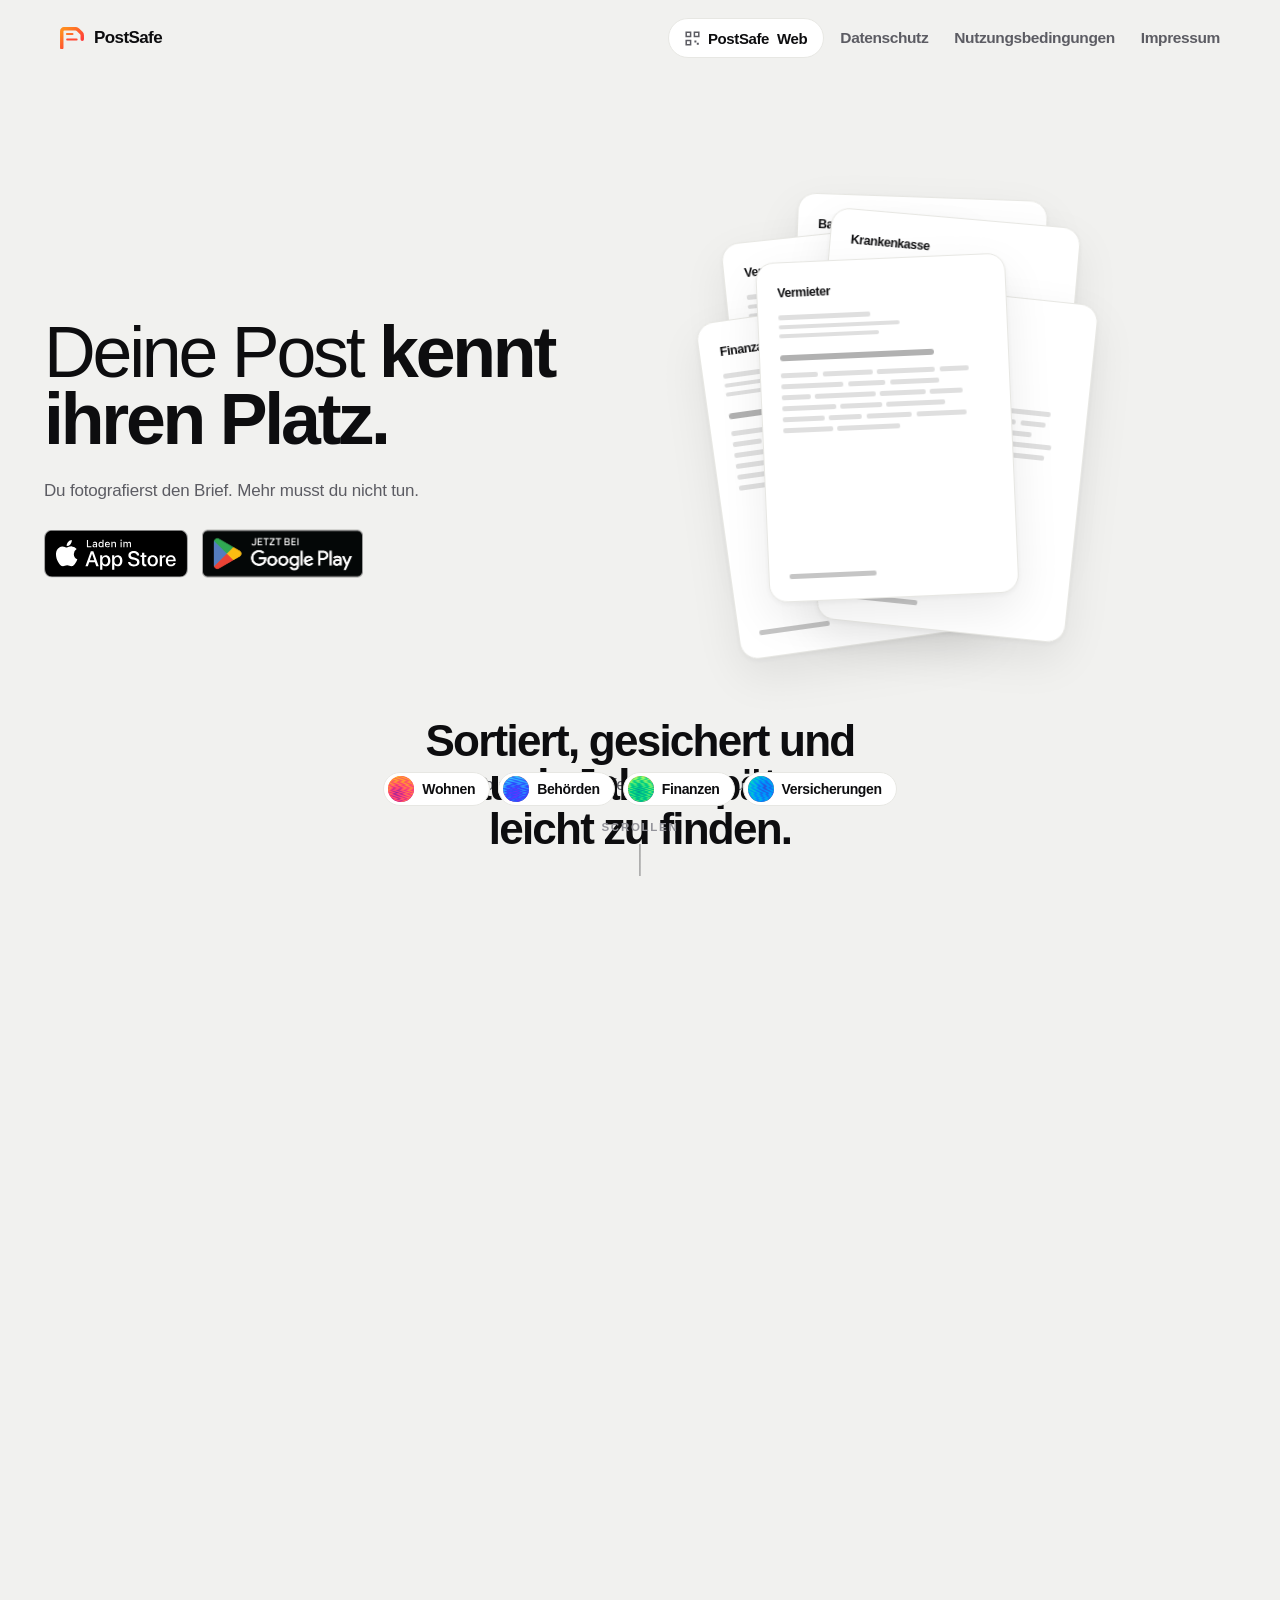
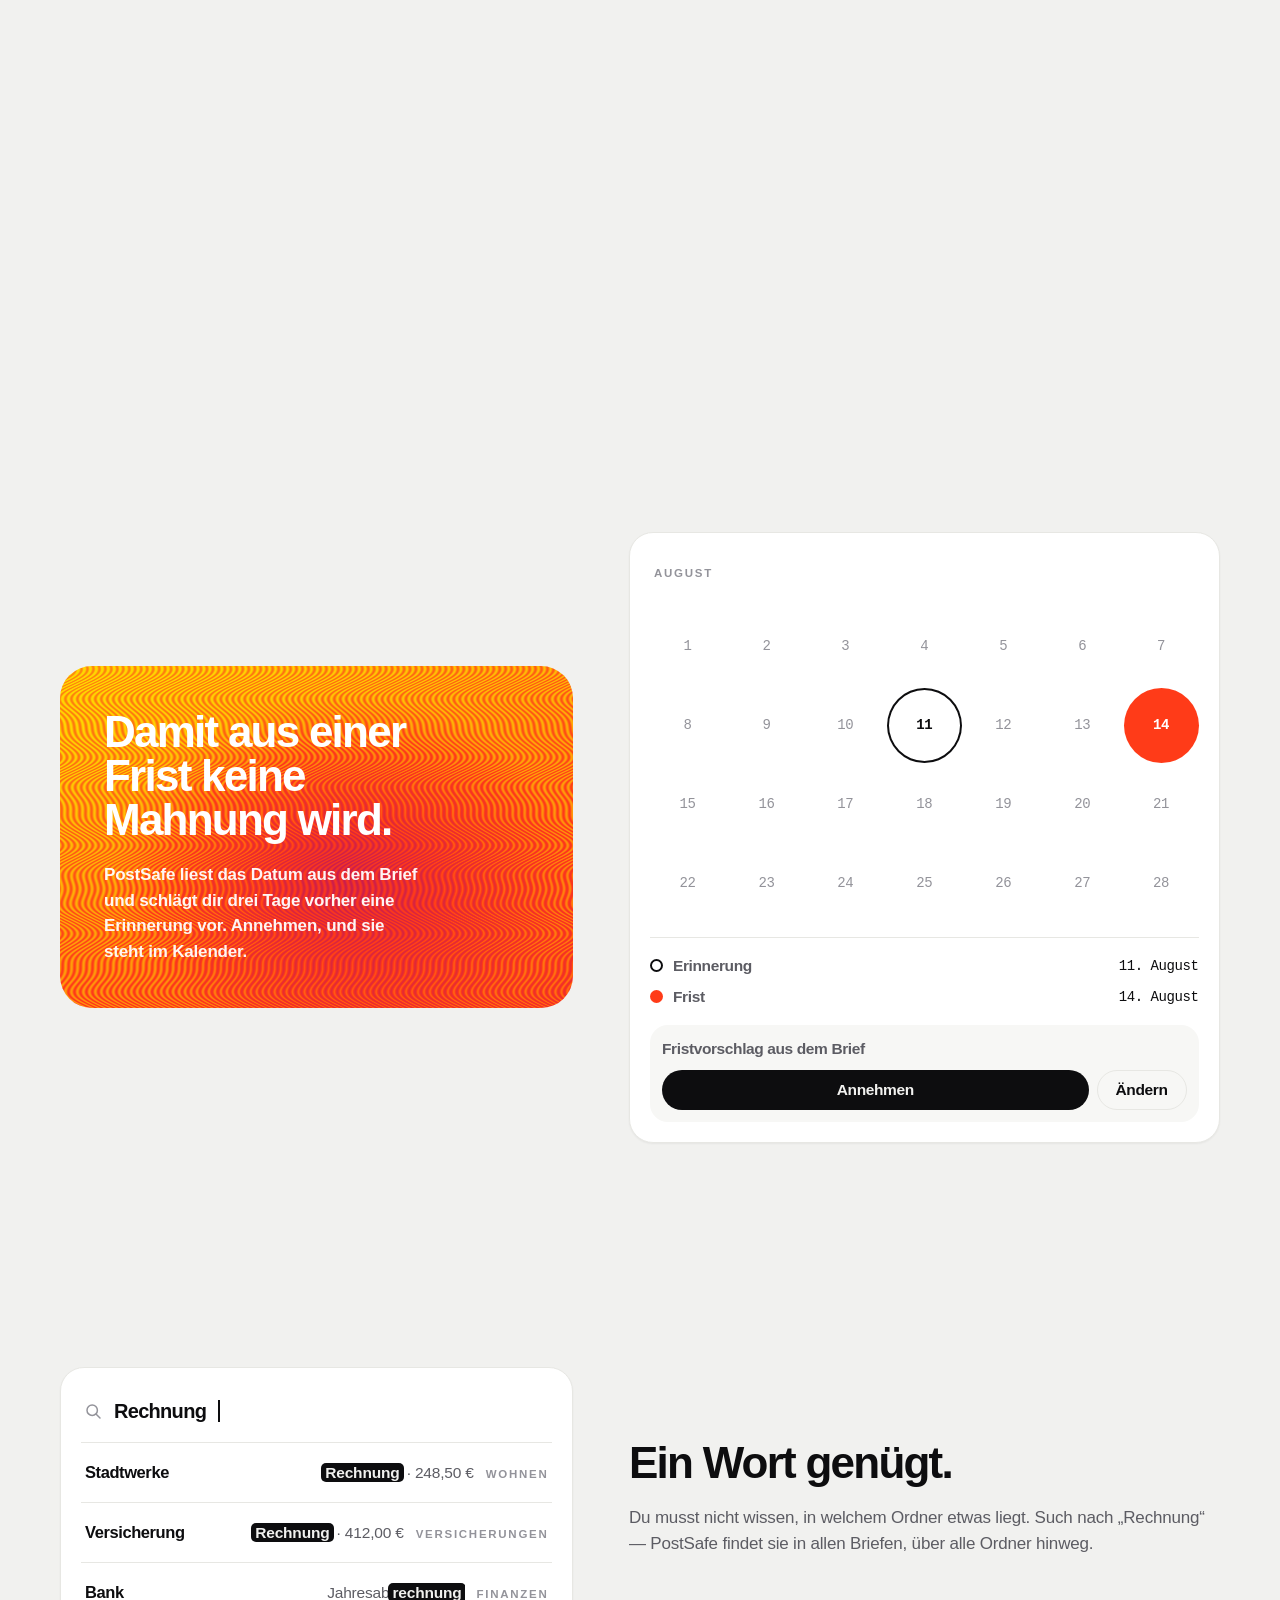
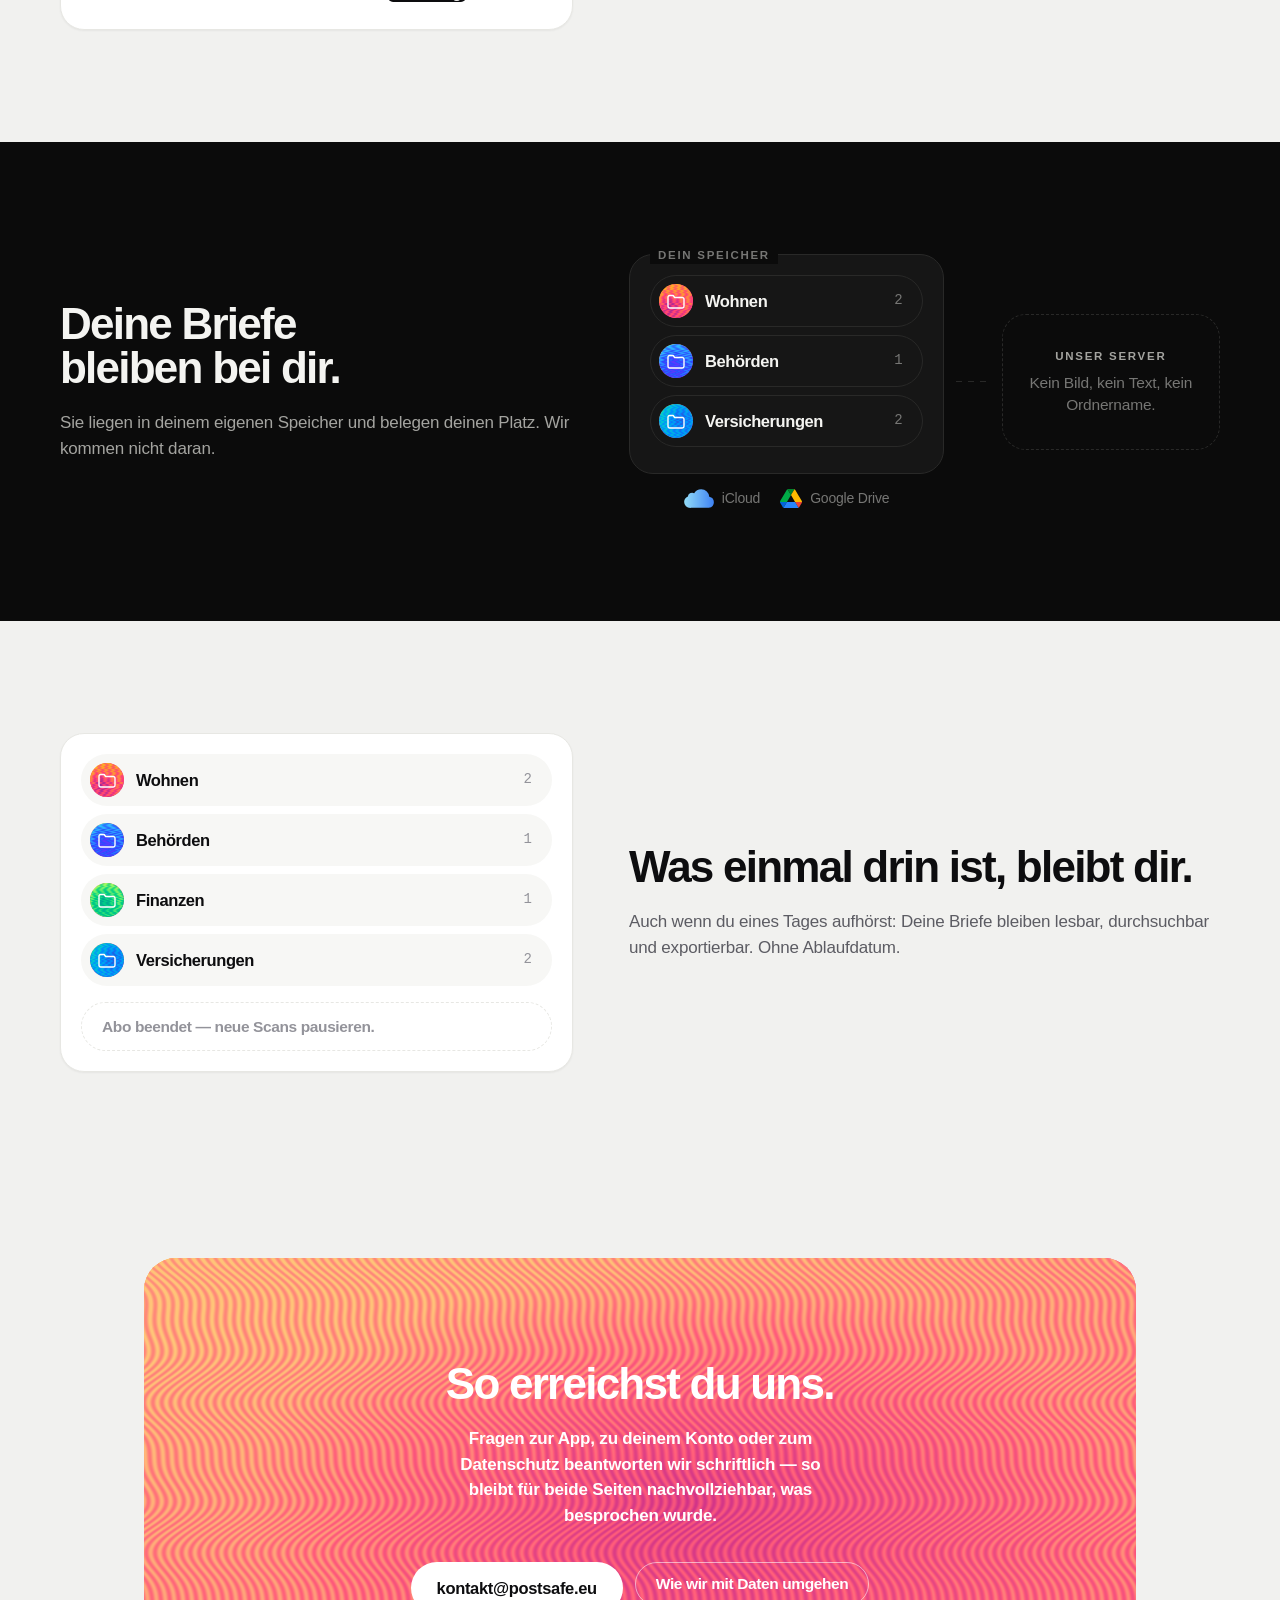
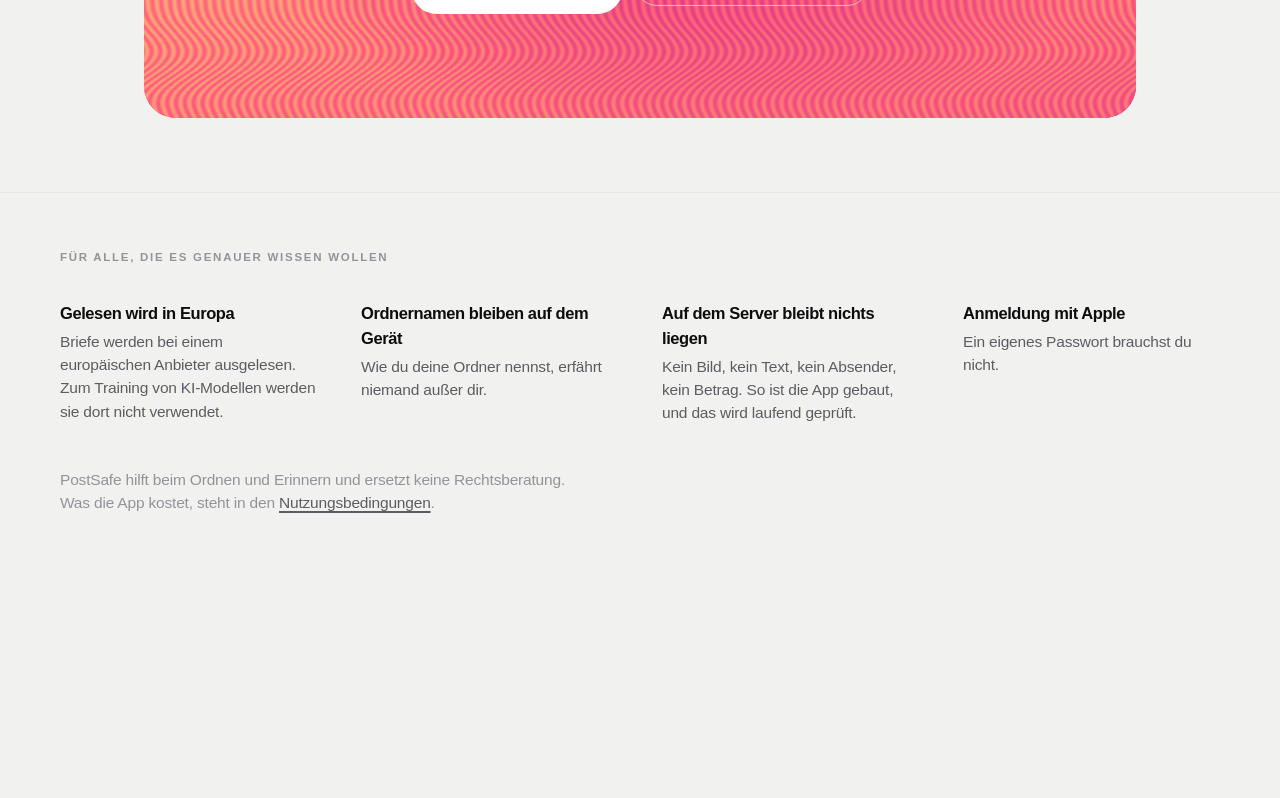
==== commit b6be2e7b: "Neues Zeichen: Reiter-Kachel, Marke in Kopf und Fuss, Teilen-Bild Josefs neue App-Kacheln fuer hell " ====
--- a/index.html
+++ b/index.html
@@ -15,13 +15,13 @@
 <meta property="og:url" content="https://postsafe.eu/">
 <meta property="og:title" content="PostSafe — Deine Post kennt ihren Platz">
 <meta property="og:description" content="Du fotografierst den Brief. PostSafe liest ihn, legt ihn in den passenden Ordner und erinnert an Fristen. Die Briefe bleiben in deiner eigenen iCloud.">
-<meta property="og:image" content="https://postsafe.eu/og.png">
+<meta property="og:image" content="https://postsafe.eu/og.png?v=9">
 <meta property="og:image:width" content="1200">
 <meta property="og:image:height" content="630">
 <meta property="og:image:alt" content="PostSafe — Deine Post kennt ihren Platz.">
 <meta name="twitter:card" content="summary_large_image">
-<link rel="stylesheet" href="style.css?v=8">
-<link rel="stylesheet" href="home.css?v=8">
+<link rel="stylesheet" href="style.css?v=9">
+<link rel="stylesheet" href="home.css?v=9">
 </head>
 <body>
 
@@ -30,11 +30,7 @@
 <header class="site-head" id="top">
   <div class="site-head__in">
     <a class="brand" href="index.html">
-      <svg class="brand__mark" width="22" height="22" viewBox="0 0 22 22" aria-hidden="true" focusable="false">
-        <rect width="22" height="22" rx="6.5" fill="currentColor" opacity=".92"/>
-        <path d="M5.6 7.4h10.8v7.2H5.6z" fill="none" stroke="var(--paper)" stroke-width="1.5" stroke-linejoin="round"/>
-        <path d="M5.6 8.1l5.4 3.9 5.4-3.9" fill="none" stroke="var(--paper)" stroke-width="1.5" stroke-linecap="round" stroke-linejoin="round"/>
-      </svg>
+      <svg class="brand__mark" width="24" height="22.4" viewBox="207 183 650 608" aria-hidden="true" focusable="false"><linearGradient id="psz-kopf" gradientUnits="userSpaceOnUse" x1="354.7" y1="266.1" x2="669.3" y2="629.9"><stop offset="0" stop-color="#ff8b1f"/><stop offset="1" stop-color="#ff2d3e"/></linearGradient><g transform="translate(532 570) scale(1.3) translate(-512 -512)" fill="none" stroke-linecap="round" stroke-linejoin="round"><path d="M298 646 L298 301.2 Q298 280 313 265 Q328 250 349.2 250 L588 250 Q616 250 635.8 269.8 L706.2 340.2 Q726 360 726 388 L726 470" stroke="url(#psz-kopf)" stroke-width="72"/><path d="M410 476 L610 476" stroke="#ff4935" stroke-width="40"/><path d="M406 360 L522 360" stroke="url(#psz-kopf)" stroke-width="44"/></g></svg>
       PostSafe
     </a>
     <a class="head-web ps-chip" href="web.html">
@@ -420,11 +416,7 @@
   <div class="site-foot__in">
     <div>
       <p class="site-foot__brand">
-        <svg class="brand__mark" width="20" height="20" viewBox="0 0 22 22" aria-hidden="true">
-          <rect width="22" height="22" rx="6.5" fill="currentColor" opacity=".92"/>
-          <path d="M5.6 7.4h10.8v7.2H5.6z" fill="none" stroke="var(--paper)" stroke-width="1.5" stroke-linejoin="round"/>
-          <path d="M5.6 8.1l5.4 3.9 5.4-3.9" fill="none" stroke="var(--paper)" stroke-width="1.5" stroke-linecap="round" stroke-linejoin="round"/>
-        </svg>
+        <svg class="brand__mark" width="22" height="20.6" viewBox="207 183 650 608" aria-hidden="true" focusable="false"><linearGradient id="psz-fuss" gradientUnits="userSpaceOnUse" x1="354.7" y1="266.1" x2="669.3" y2="629.9"><stop offset="0" stop-color="#ff8b1f"/><stop offset="1" stop-color="#ff2d3e"/></linearGradient><g transform="translate(532 570) scale(1.3) translate(-512 -512)" fill="none" stroke-linecap="round" stroke-linejoin="round"><path d="M298 646 L298 301.2 Q298 280 313 265 Q328 250 349.2 250 L588 250 Q616 250 635.8 269.8 L706.2 340.2 Q726 360 726 388 L726 470" stroke="url(#psz-fuss)" stroke-width="72"/><path d="M410 476 L610 476" stroke="#ff4935" stroke-width="40"/><path d="M406 360 L522 360" stroke="url(#psz-fuss)" stroke-width="44"/></g></svg>
         PostSafe
       </p>
       <p class="site-foot__note">Post ordnen, ohne dass jemand mitliest.</p>
@@ -441,7 +433,7 @@
   </div>
 </footer>
 
-<script src="home.js?v=8" defer></script>
-<script src="moire.js?v=8" defer></script>
+<script src="home.js?v=9" defer></script>
+<script src="moire.js?v=9" defer></script>
 </body>
 </html>
--- a/style.css
+++ b/style.css
@@ -264,7 +264,9 @@
   min-height: 44px;
 }
 
-.brand__mark { flex: none; border-radius: 8px; }
+/* Das Zeichen ist jetzt der blosse Strichzug aus der App-Kachel,
+   ohne Hintergrund — deshalb auch kein Radius mehr. */
+.brand__mark { flex: none; }
 
 .site-nav { display: none; gap: 26px; }
 
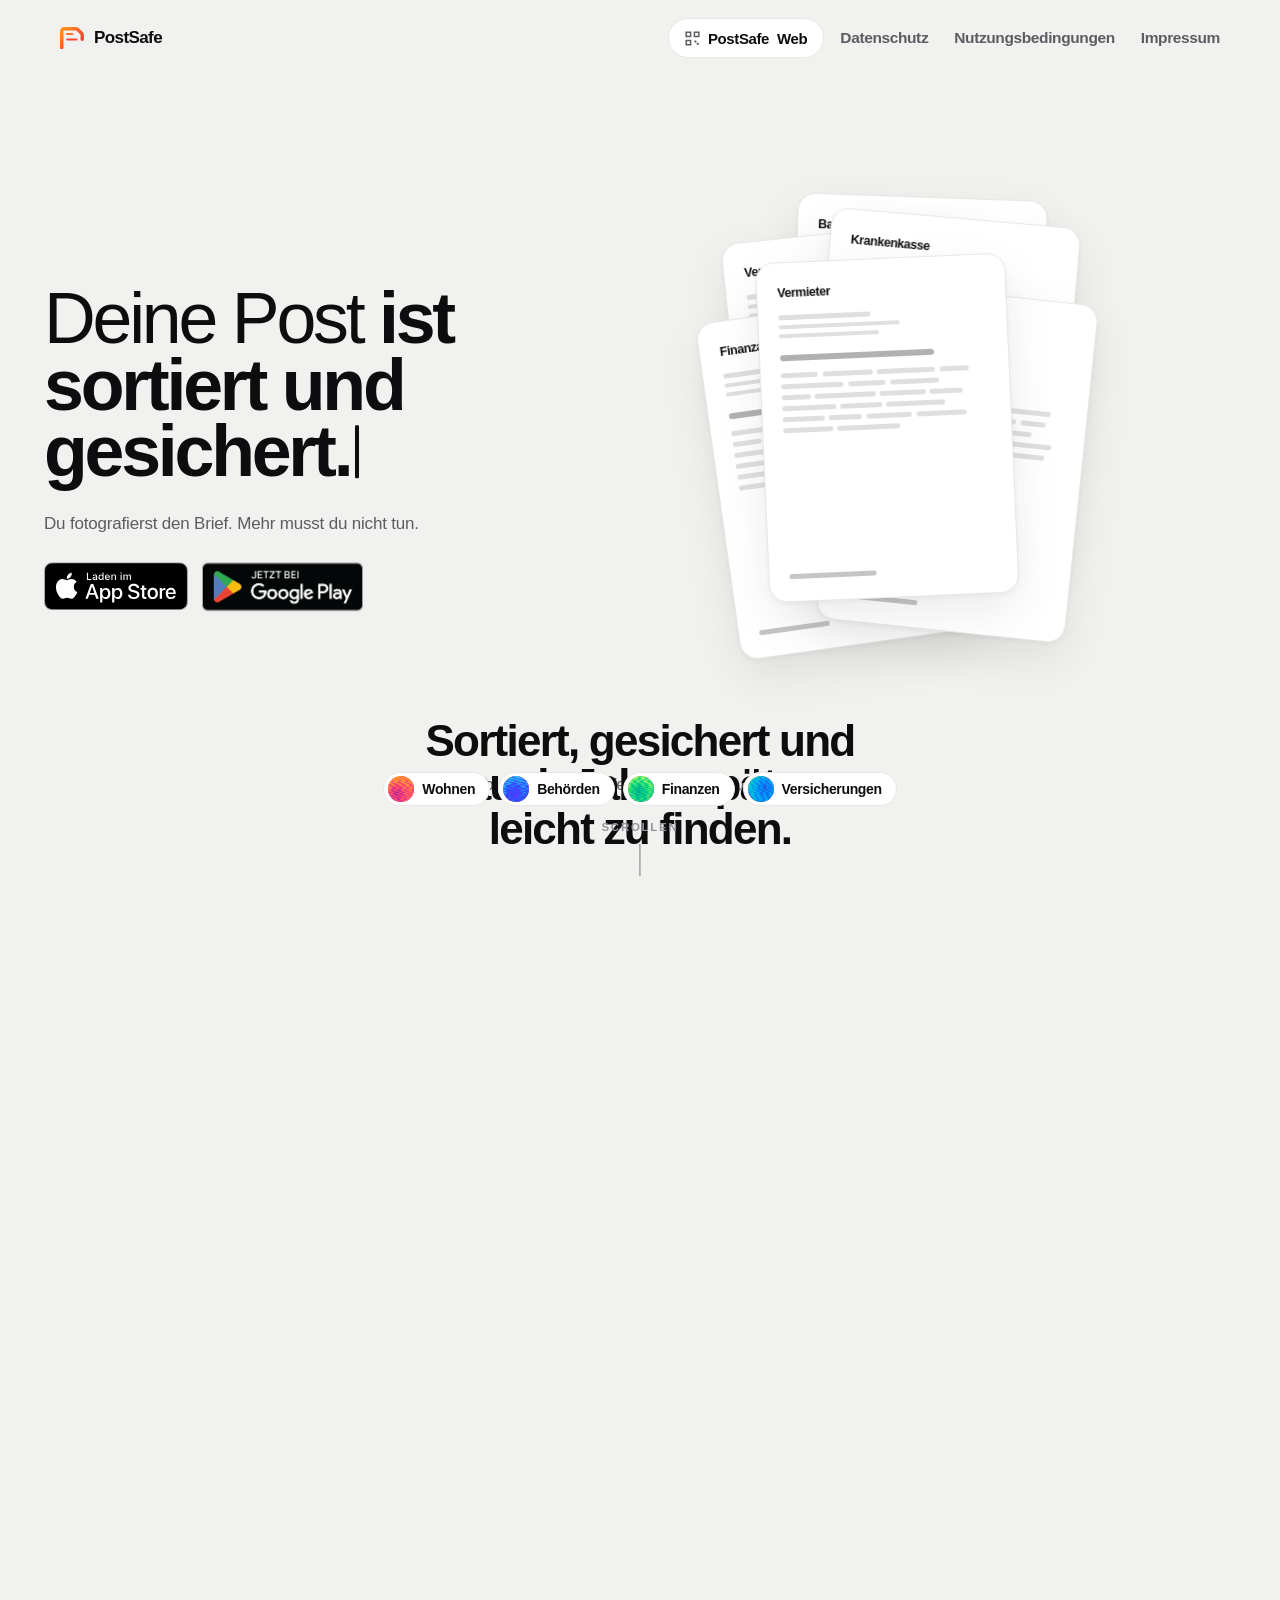
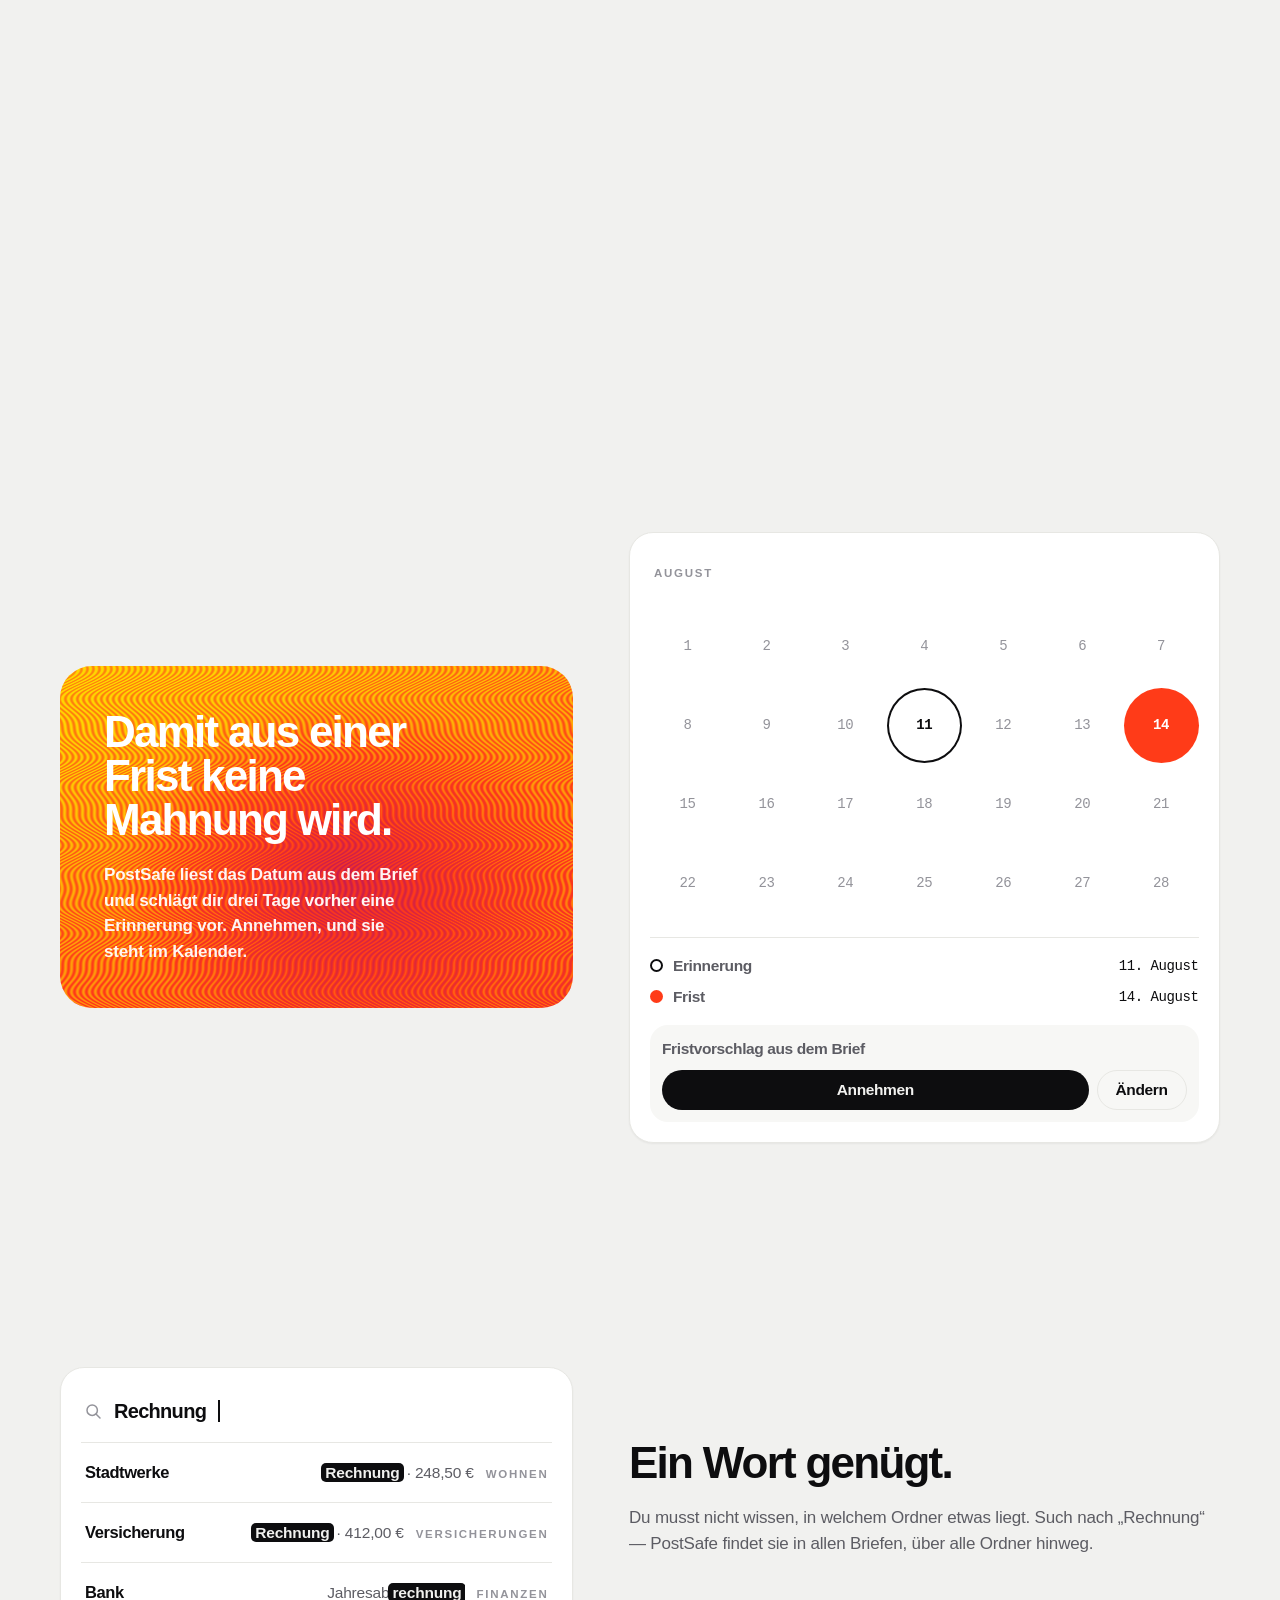
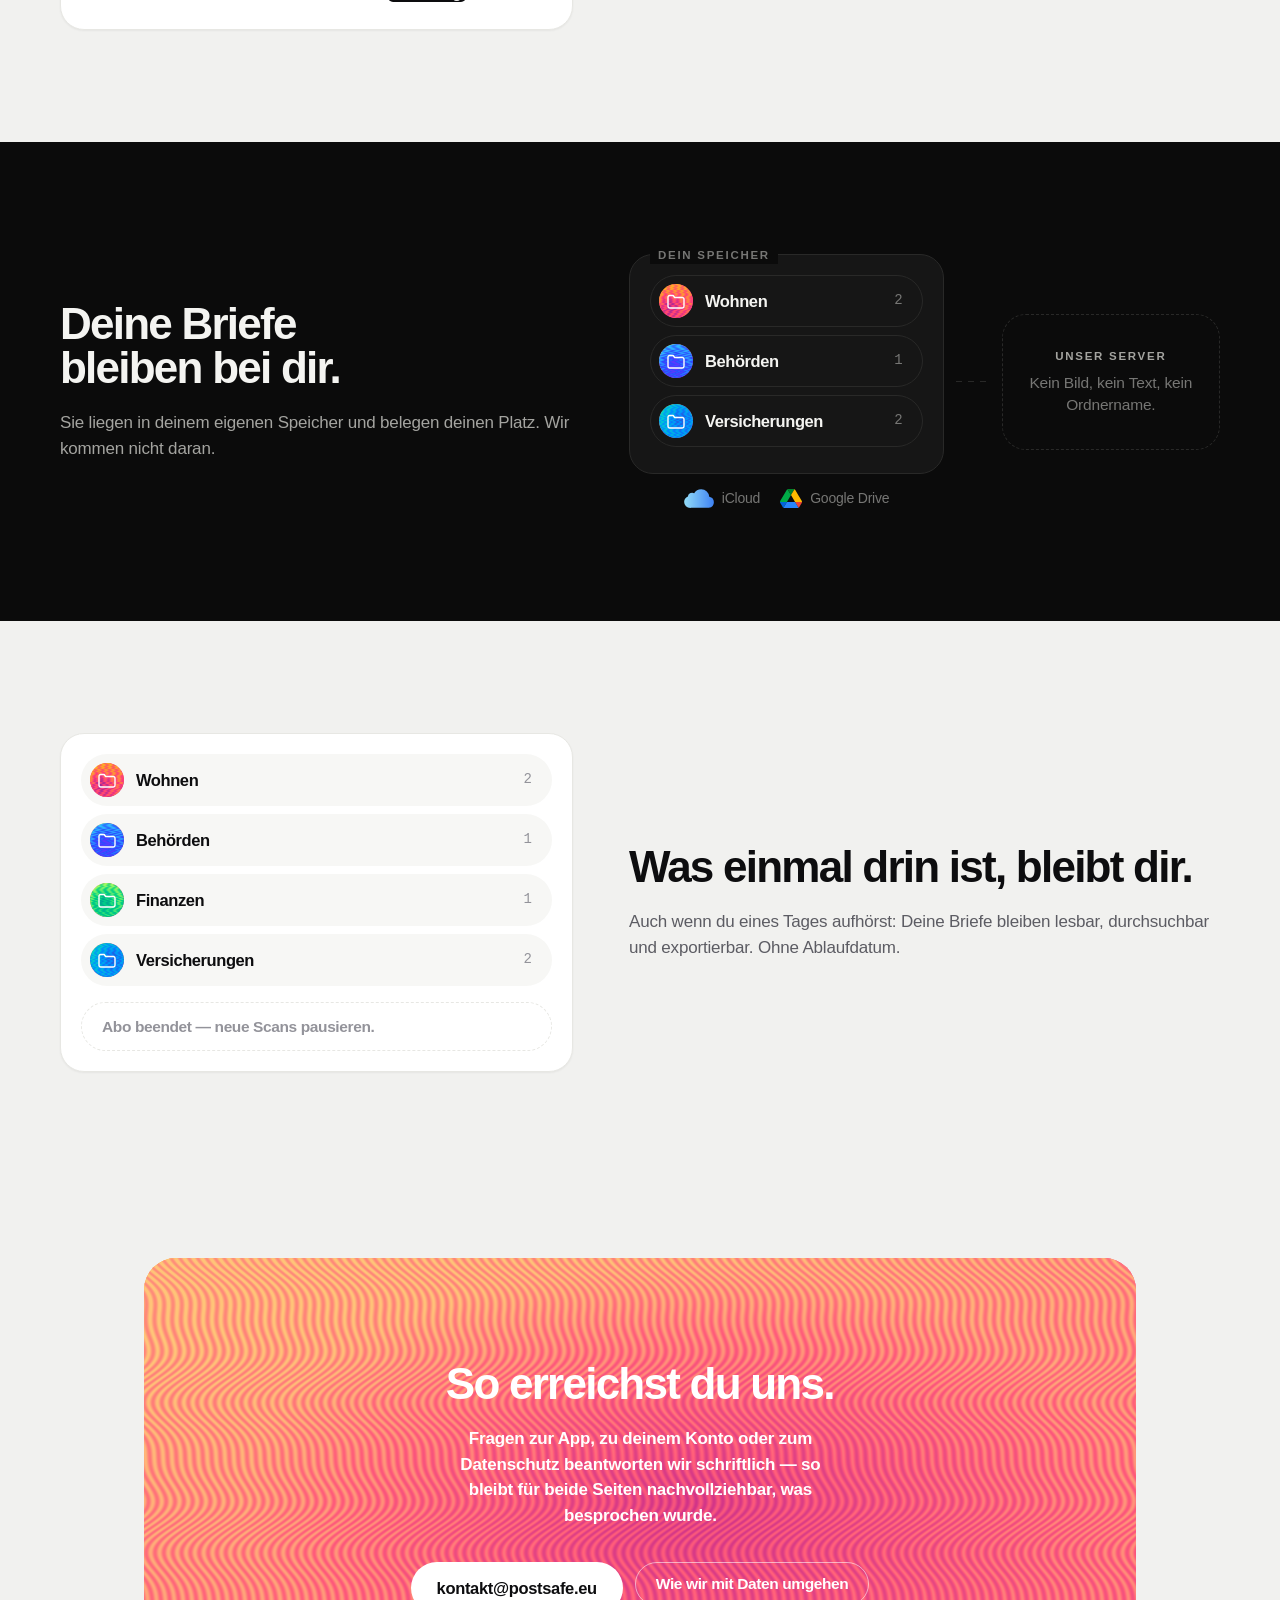
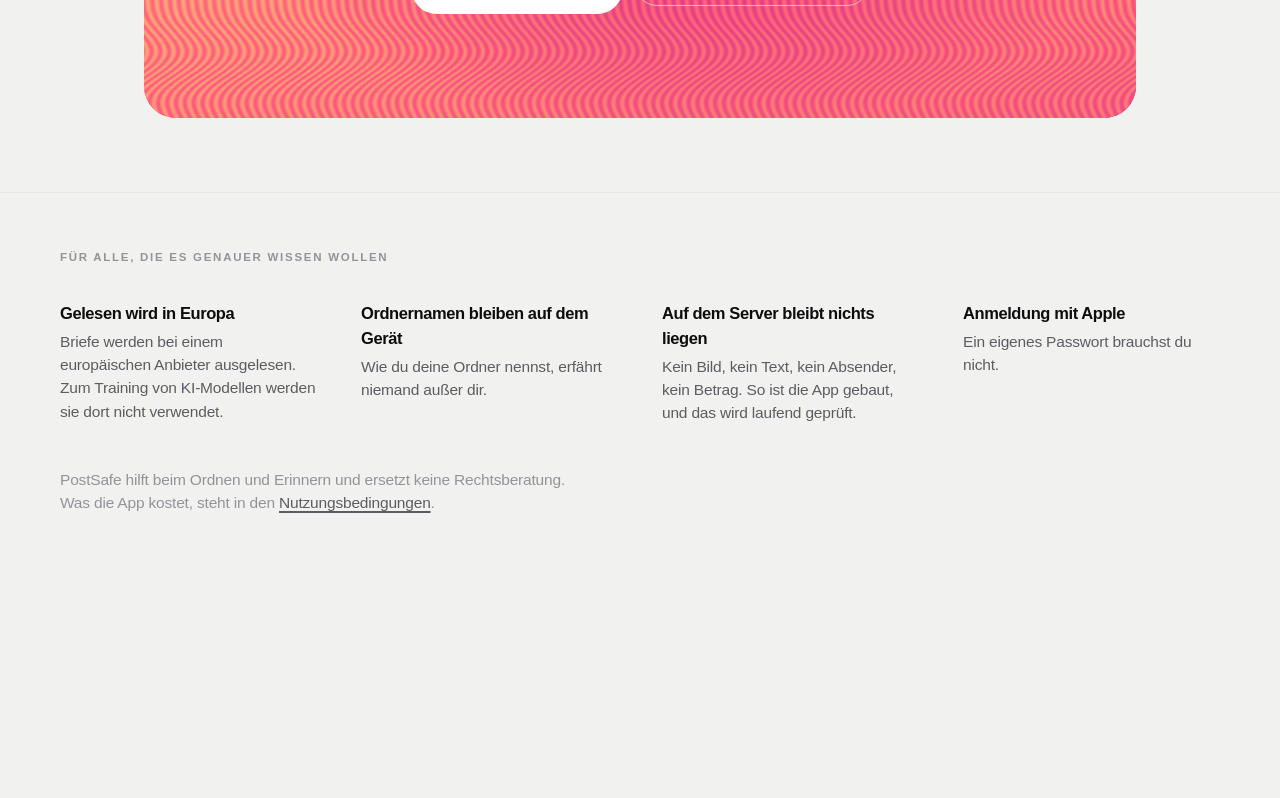
==== commit 2e50fb26: "Die Ueberschrift schreibt sich selbst „Deine Post" steht fest; dahinter tippt sich ein Satz Buchstab" ====
--- a/index.html
+++ b/index.html
@@ -15,13 +15,13 @@
 <meta property="og:url" content="https://postsafe.eu/">
 <meta property="og:title" content="PostSafe — Deine Post kennt ihren Platz">
 <meta property="og:description" content="Du fotografierst den Brief. PostSafe liest ihn, legt ihn in den passenden Ordner und erinnert an Fristen. Die Briefe bleiben in deiner eigenen iCloud.">
-<meta property="og:image" content="https://postsafe.eu/og.png?v=9">
+<meta property="og:image" content="https://postsafe.eu/og.png?v=10">
 <meta property="og:image:width" content="1200">
 <meta property="og:image:height" content="630">
 <meta property="og:image:alt" content="PostSafe — Deine Post kennt ihren Platz.">
 <meta name="twitter:card" content="summary_large_image">
-<link rel="stylesheet" href="style.css?v=9">
-<link rel="stylesheet" href="home.css?v=9">
+<link rel="stylesheet" href="style.css?v=10">
+<link rel="stylesheet" href="home.css?v=10">
 </head>
 <body>
 
@@ -55,7 +55,18 @@
 
       <div class="story__words" data-words>
         <div>
-          <h1 class="display"><span class="lt">Deine Post</span> kennt ihren Platz.</h1>
+          <h1 class="display">
+            <span class="zeile"><span class="lt">Deine Post</span> <span class="tippt" data-tippt aria-hidden="true"><span class="tippt__text">ist sortiert und gesichert.</span><span class="tippt__strich"></span></span><span class="nur-gelesen">ist sortiert und gesichert.</span></span>
+
+            <!-- Die Sätze der Überschrift. Hier ändern, einer je Zeile.
+                 „Deine Post“ steht bei jedem davor und bleibt stehen.
+                 Sie stehen zugleich unsichtbar übereinander und geben der
+                 Überschrift ihre Höhe — deshalb springt beim Tippen nichts. -->
+            <span class="mass" data-satz aria-hidden="true">ist sortiert und gesichert.</span>
+            <span class="mass" data-satz aria-hidden="true">auch Jahre später auffindbar.</span>
+            <span class="mass" data-satz aria-hidden="true">erinnert dich an Fristen.</span>
+            <span class="mass" data-satz aria-hidden="true">bleibt bei dir.</span>
+          </h1>
           <p class="hero__sub">Du fotografierst den Brief. Mehr musst du nicht tun.</p>
           <p class="stores" aria-label="Bald erhältlich">
             <span class="badge badge--apple"><img src="marken/appstore.svg" alt="Laden im App Store" width="250" height="83"></span>
@@ -433,7 +444,8 @@
   </div>
 </footer>
 
-<script src="home.js?v=9" defer></script>
-<script src="moire.js?v=9" defer></script>
+<script src="home.js?v=10" defer></script>
+<script src="tippen.js?v=10" defer></script>
+<script src="moire.js?v=10" defer></script>
 </body>
 </html>
--- a/home.css
+++ b/home.css
@@ -20,7 +20,58 @@
   letter-spacing: -.045em;
   margin: 0;
   max-width: 13ch;
-  text-wrap: balance;
+  /* Kein balance: der Satz waechst und schrumpft beim Tippen Buchstabe fuer
+     Buchstabe, und ein ausgewogener Umbruch wuerde die schon geschriebenen
+     Woerter bei jedem Anschlag verschieben. */
+  text-wrap: normal;
+}
+
+/* --- Die Ueberschrift schreibt sich selbst --------------------------------
+
+   Alle Saetze stehen in der Ueberschrift uebereinander in derselben Zelle; nur
+   der oberste ist zu sehen, die anderen sind unsichtbar. Dadurch ist sie von
+   selbst so hoch wie ihr laengster Satz — bei jeder Breite, ohne dass etwas
+   nachgemessen werden muss. Waere die Hoehe gerechnet, ruckelte der Briefstapel
+   darunter bei jedem Anschlag. */
+
+.display { display: grid; }
+.display > * { grid-area: 1 / 1; }
+
+.mass { visibility: hidden; }
+.mass::before { content: "Deine Post "; font-weight: 300; }
+
+.tippt { white-space: pre-wrap; }
+
+/* Der Strich hinter dem Text. Etwas schmaler als ein Buchstabe, damit er
+   als Schreibmarke liest und nicht als Satzzeichen. */
+.tippt__strich {
+  display: inline-block;
+  width: .055em;
+  height: .74em;
+  margin-left: .07em;
+  vertical-align: -.02em;
+  border-radius: 1px;
+  background: currentColor;
+  animation: tippstrich 1.05s steps(2, end) infinite;
+}
+
+@keyframes tippstrich { 50% { opacity: 0; } }
+
+.tippt--ruht .tippt__strich { animation: none; opacity: 0; }
+
+@media (prefers-reduced-motion: reduce) {
+  .tippt__strich { animation: none; opacity: 0; }
+}
+
+/* Fuer Vorleseprogramme steht der Satz einmal fest da; der tippende Teil
+   ist fuer sie ausgeblendet, sonst wuerde er bei jedem Buchstaben vorgelesen. */
+.nur-gelesen {
+  position: absolute;
+  width: 1px; height: 1px;
+  margin: -1px; padding: 0; border: 0;
+  overflow: hidden;
+  clip-path: inset(50%);
+  white-space: nowrap;
 }
 
 /* Der leichte Teil des Seitentitels */
